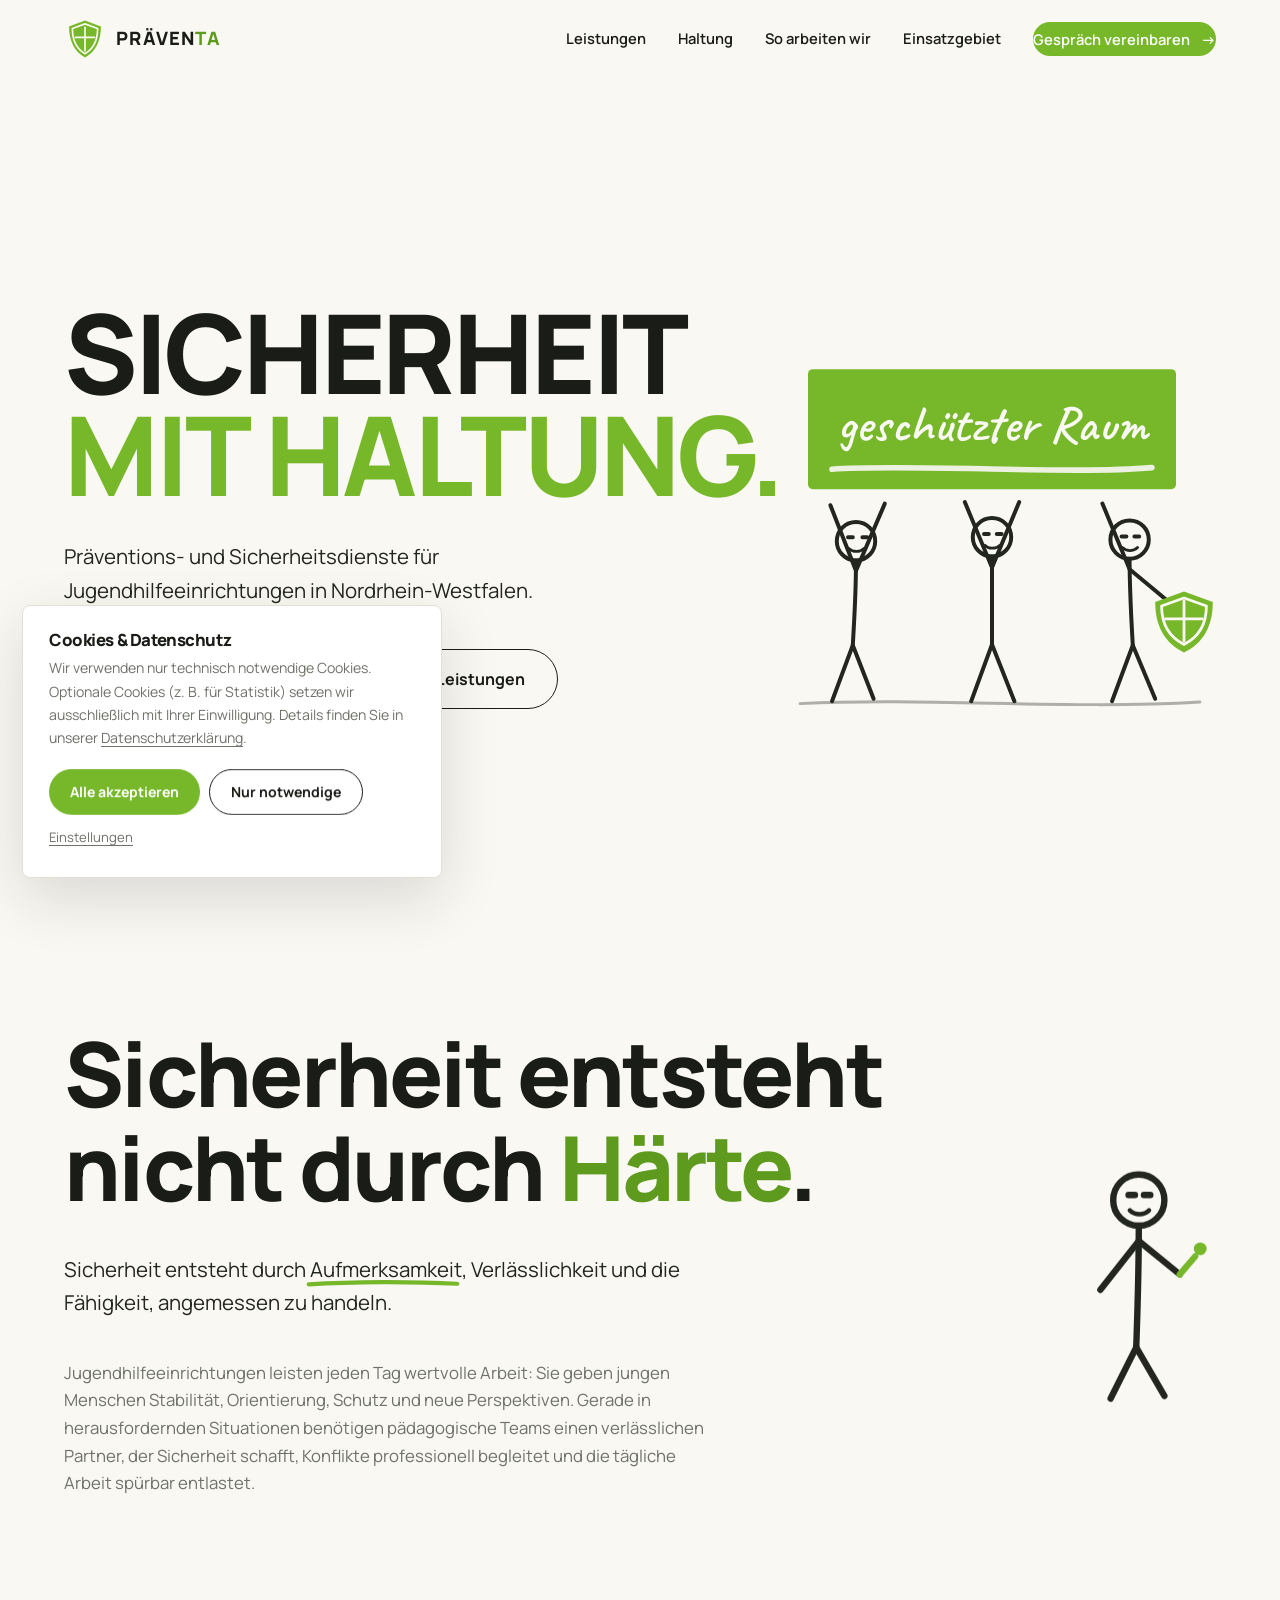
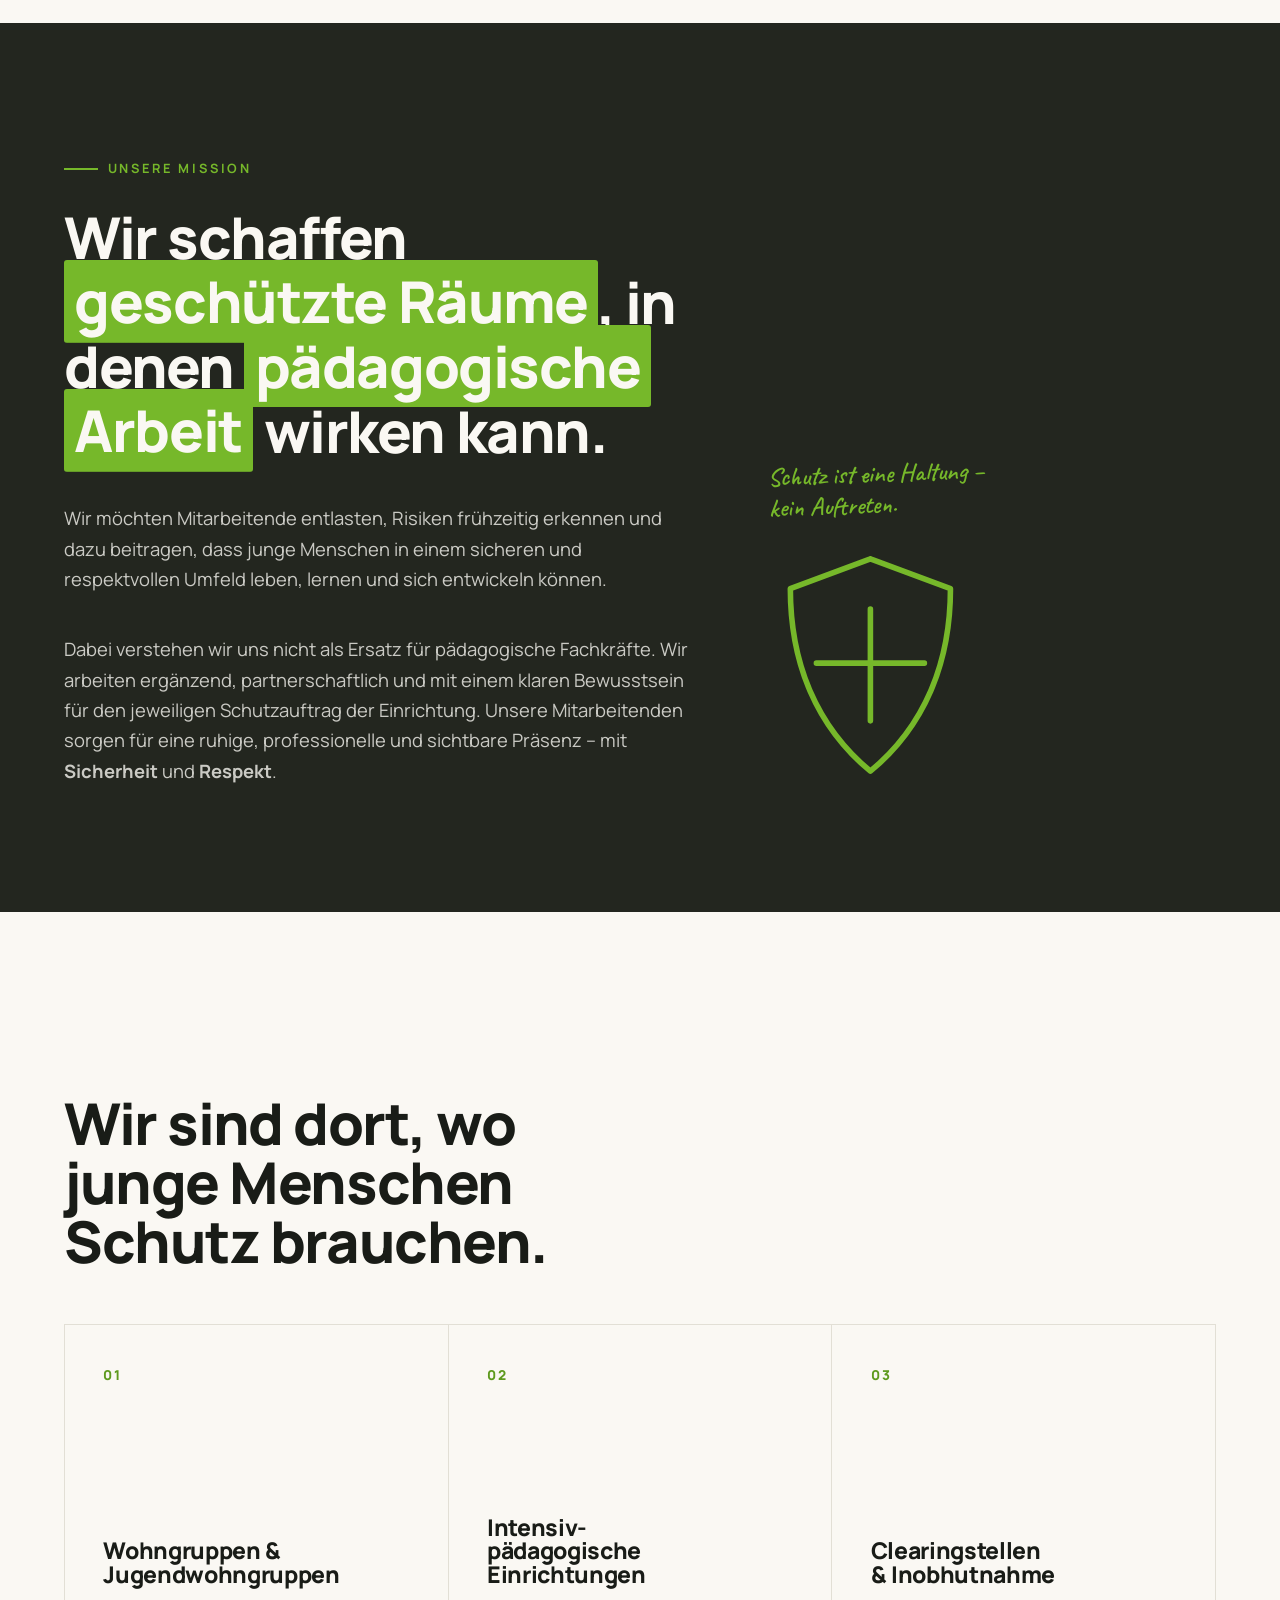
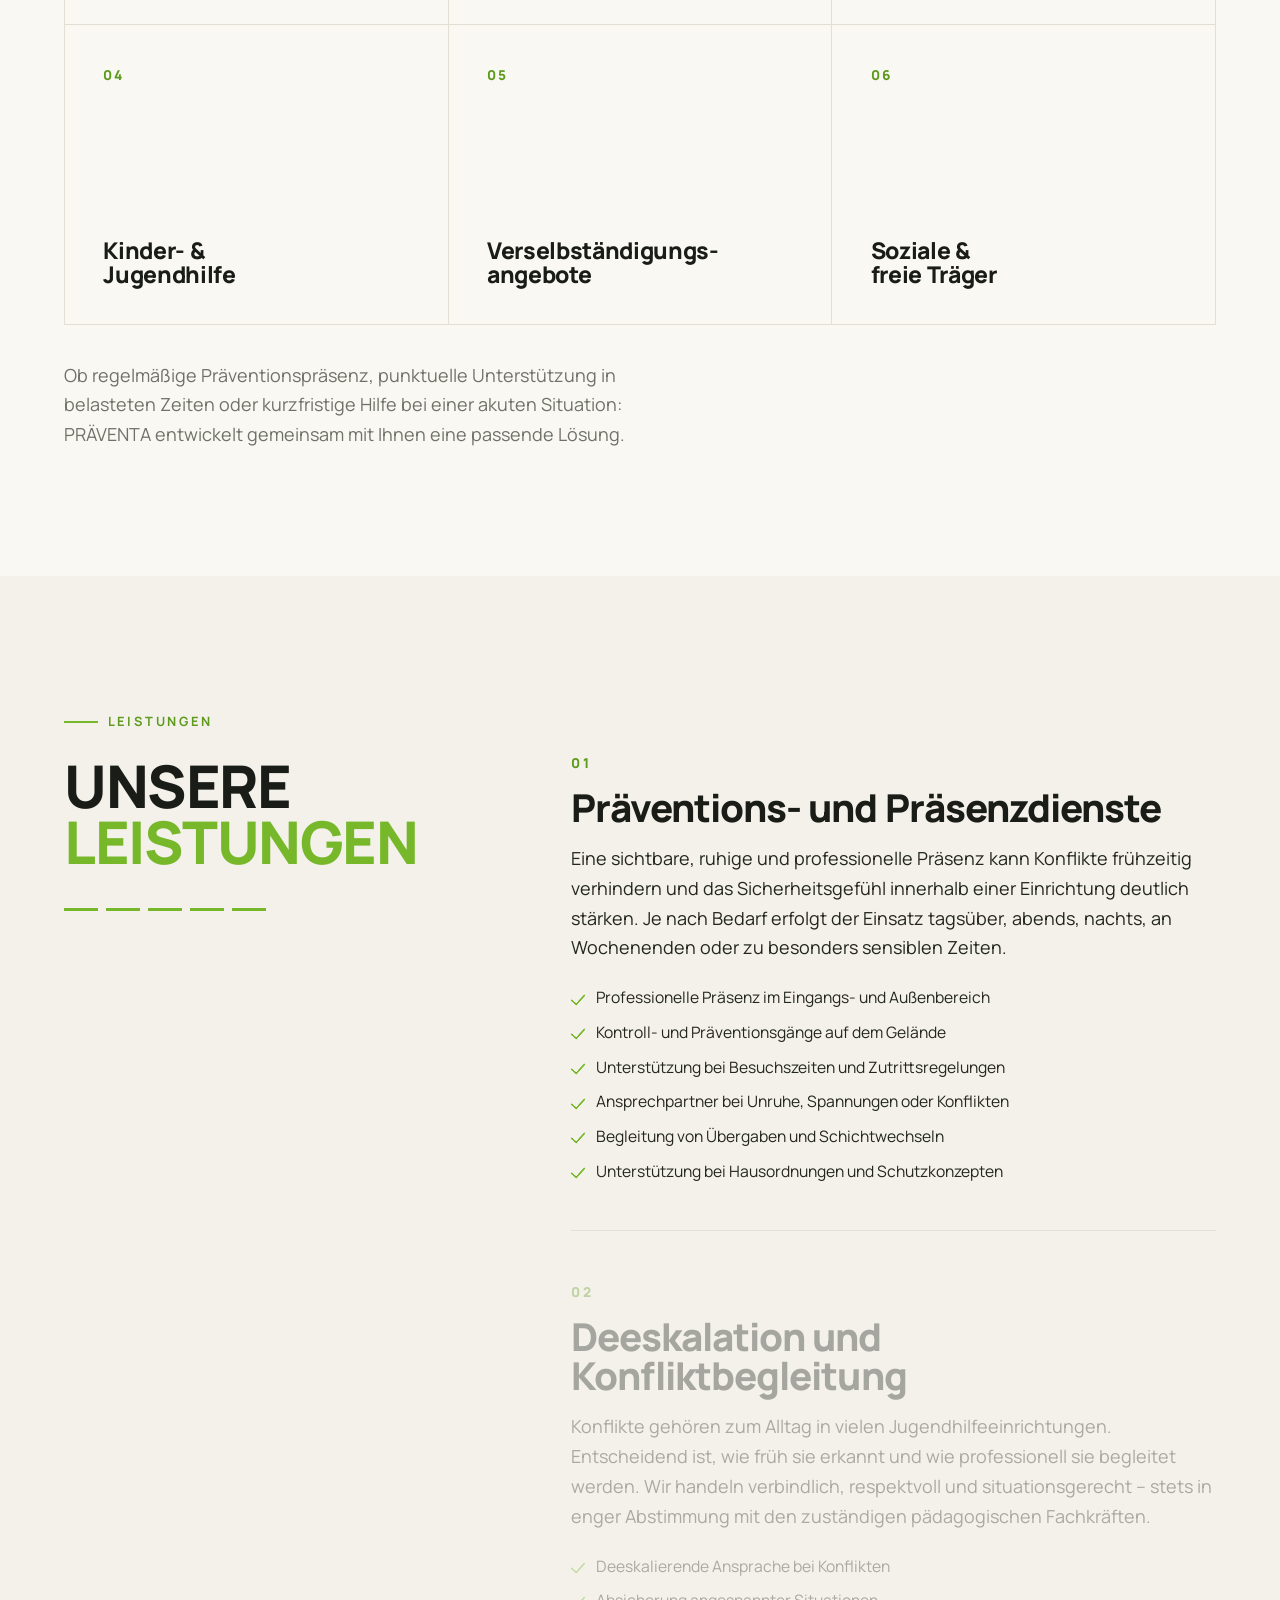
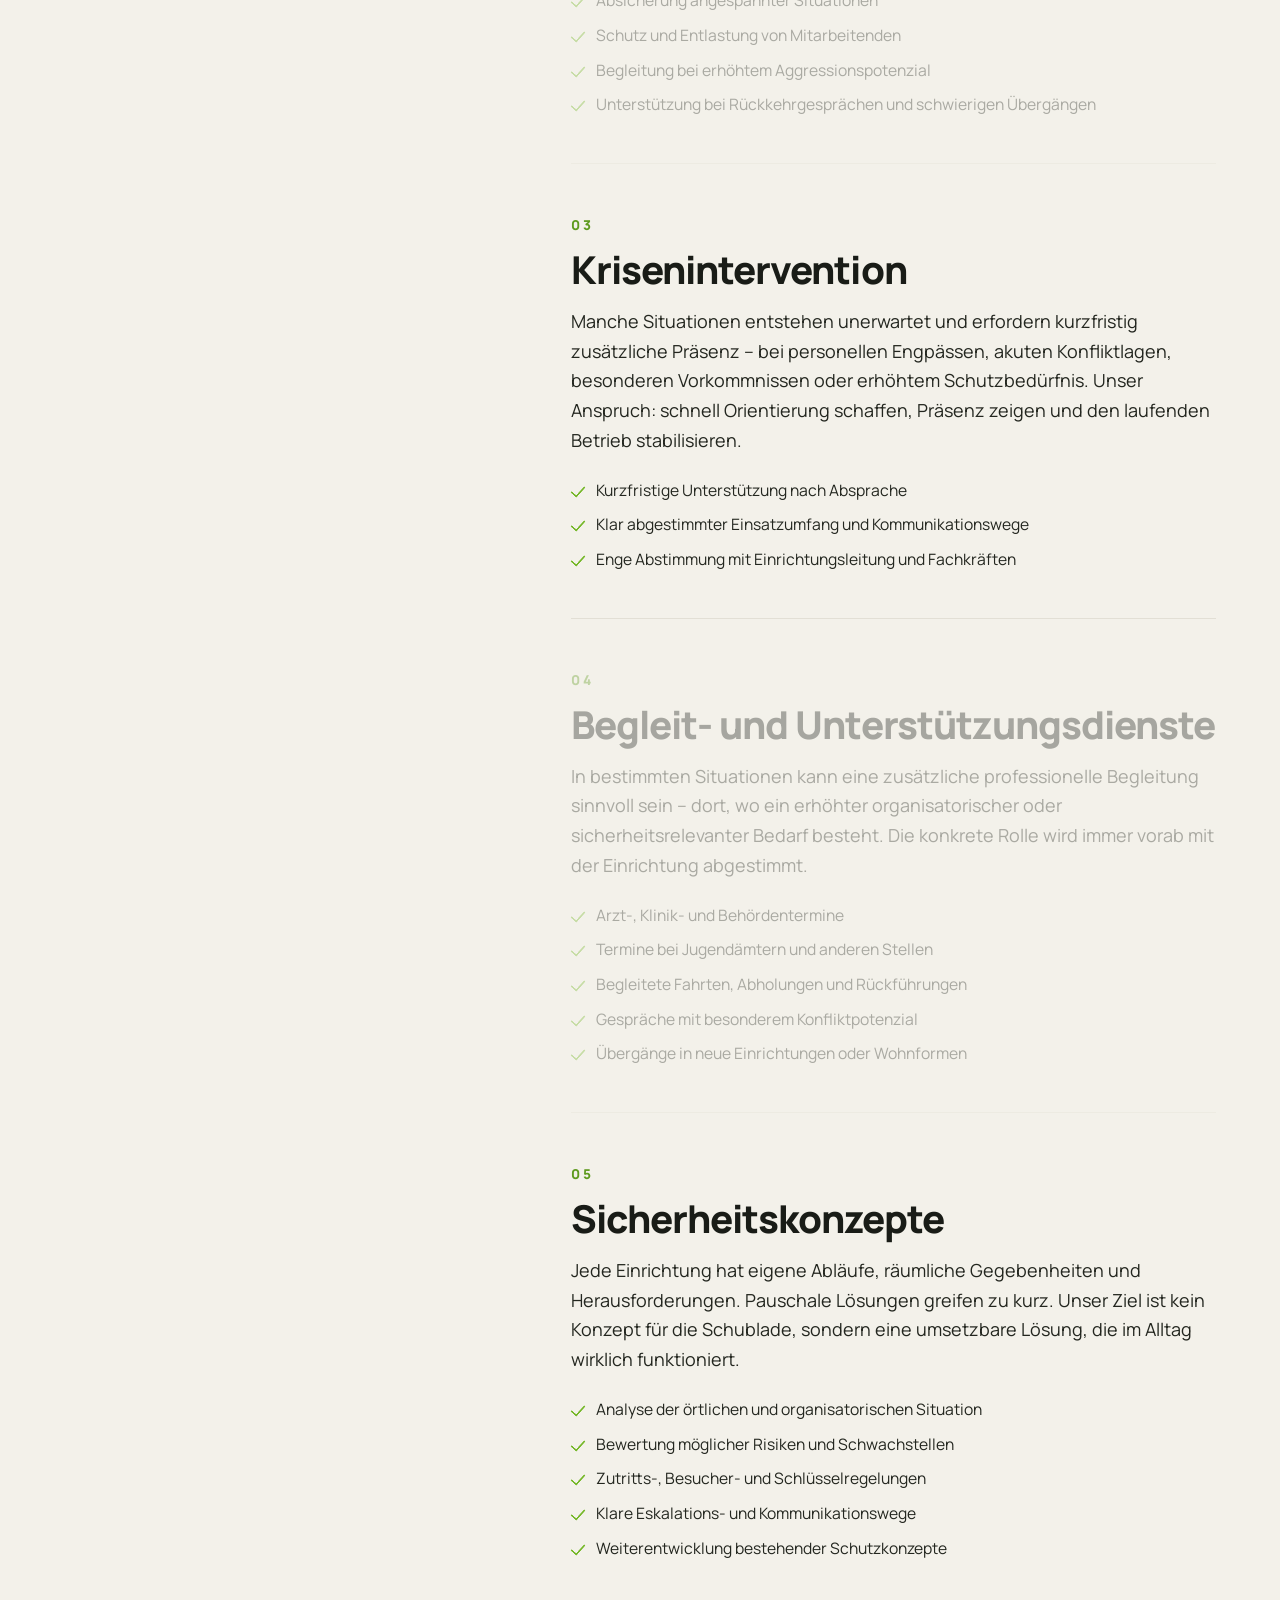
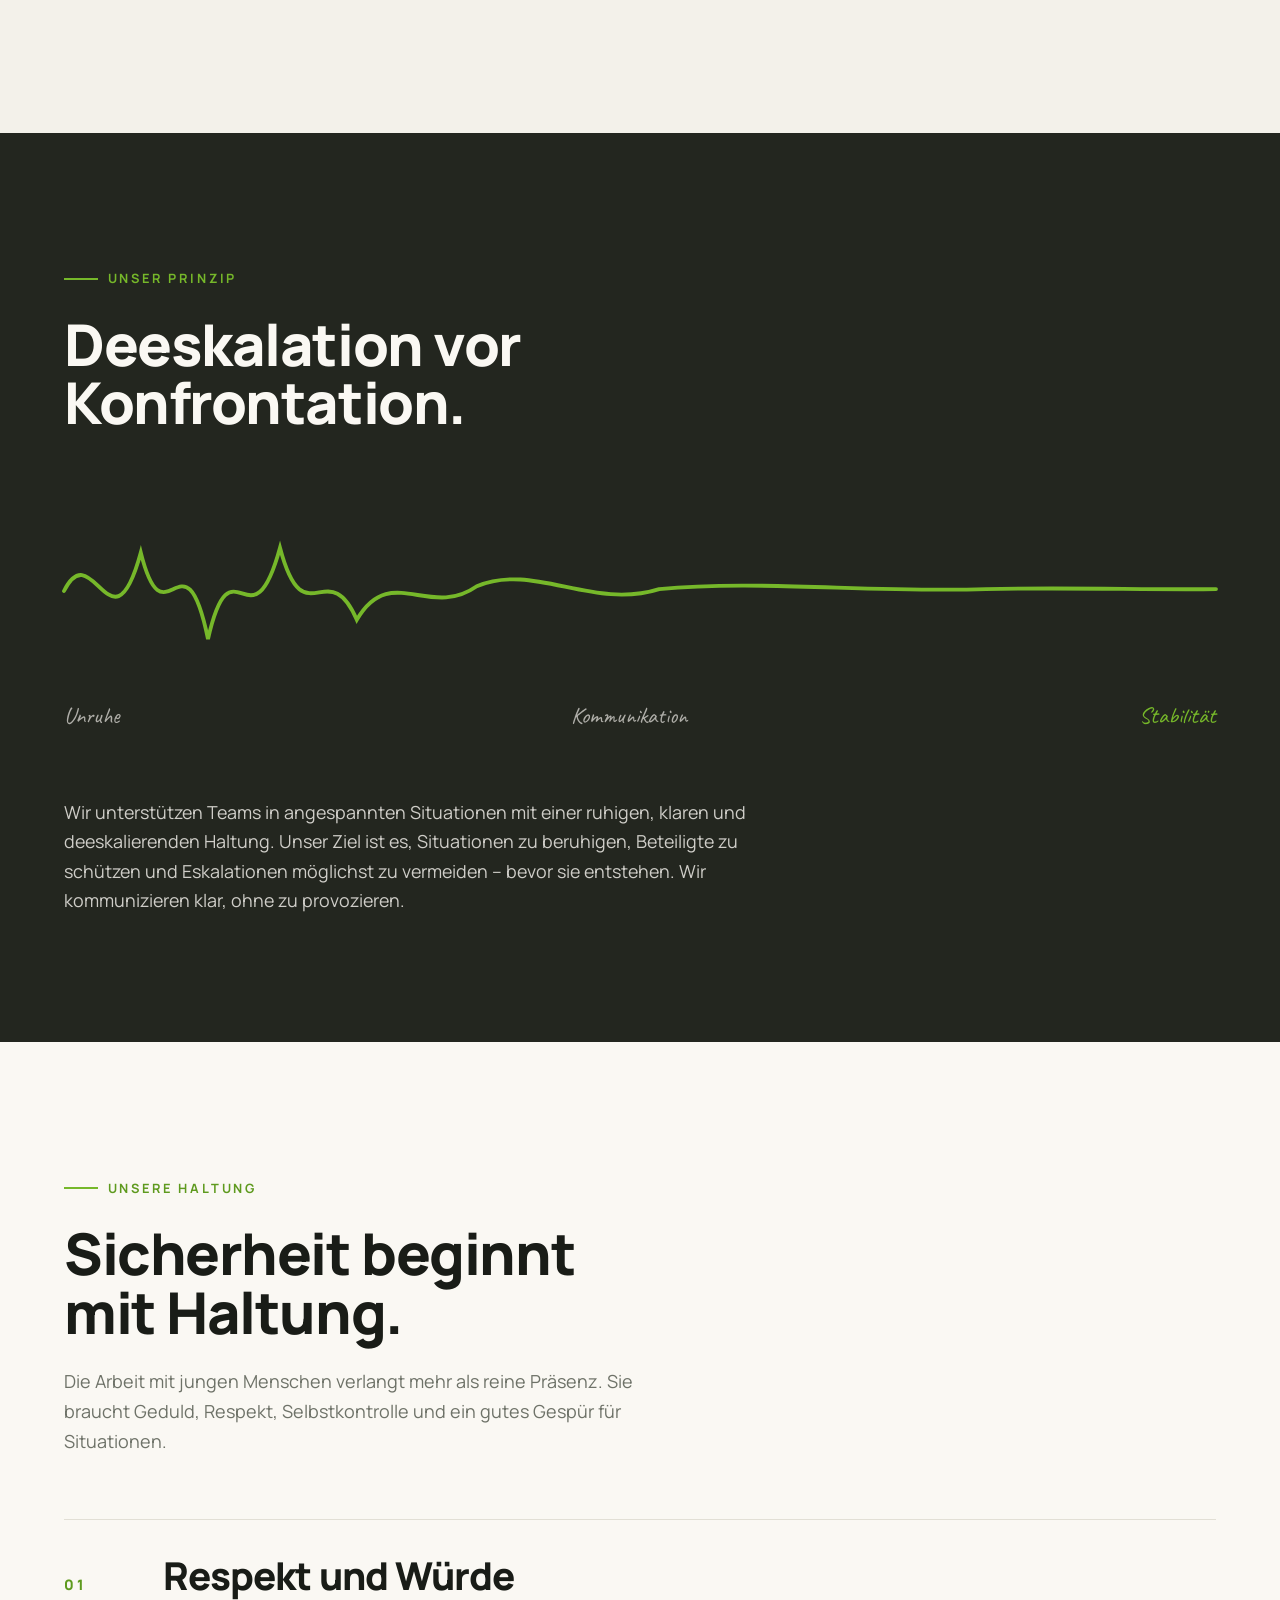
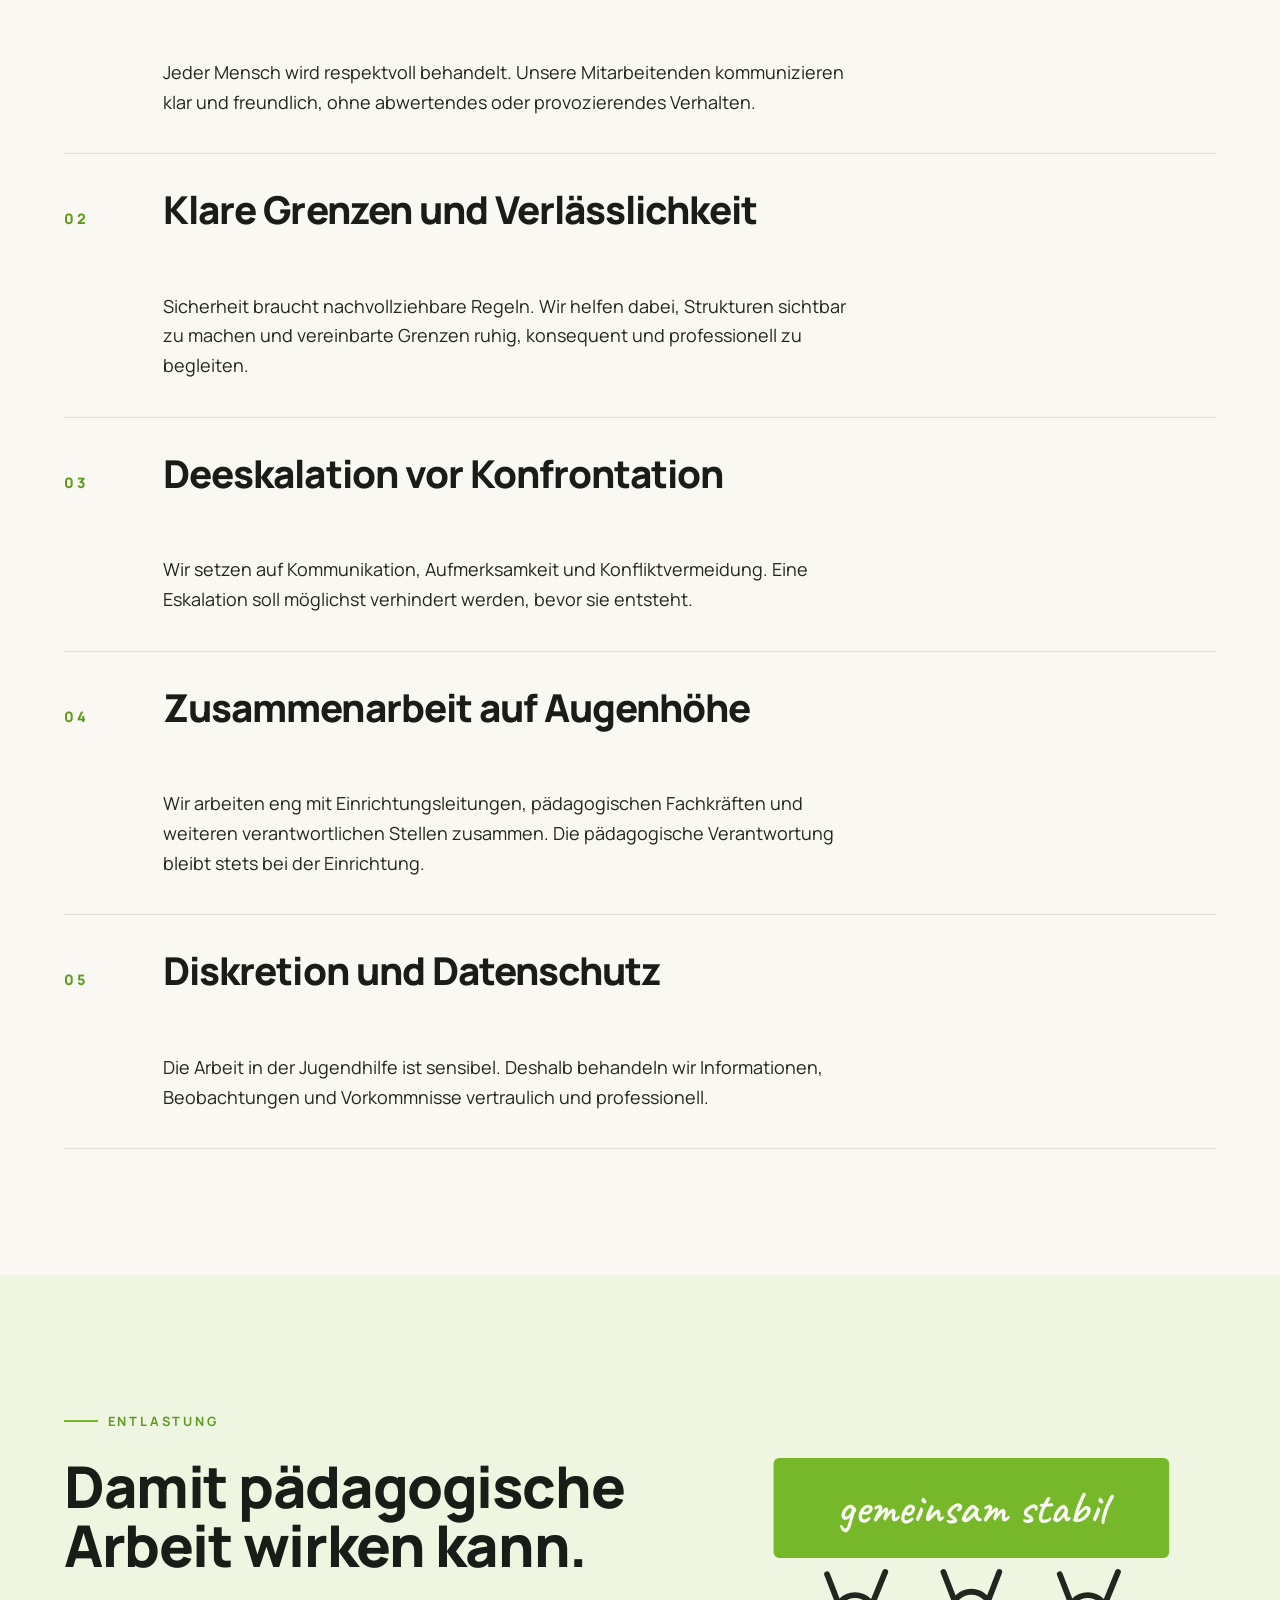
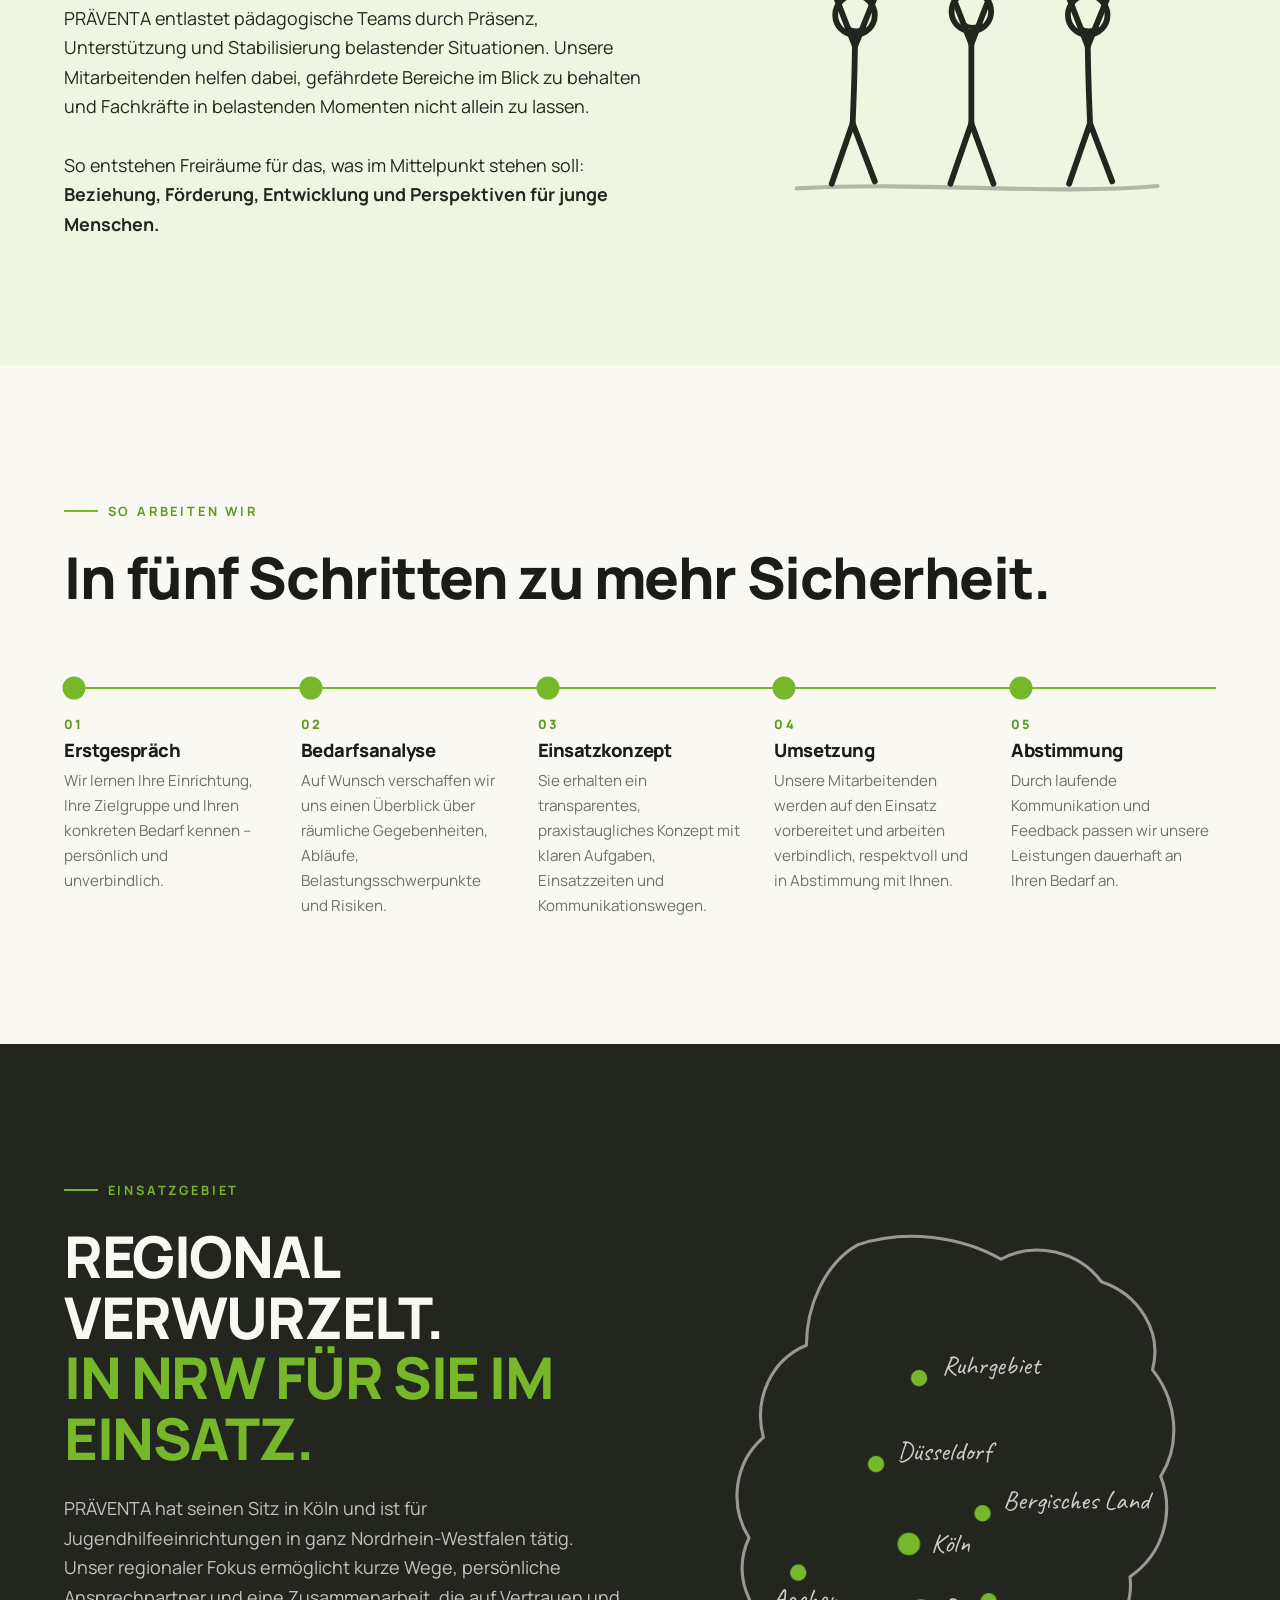
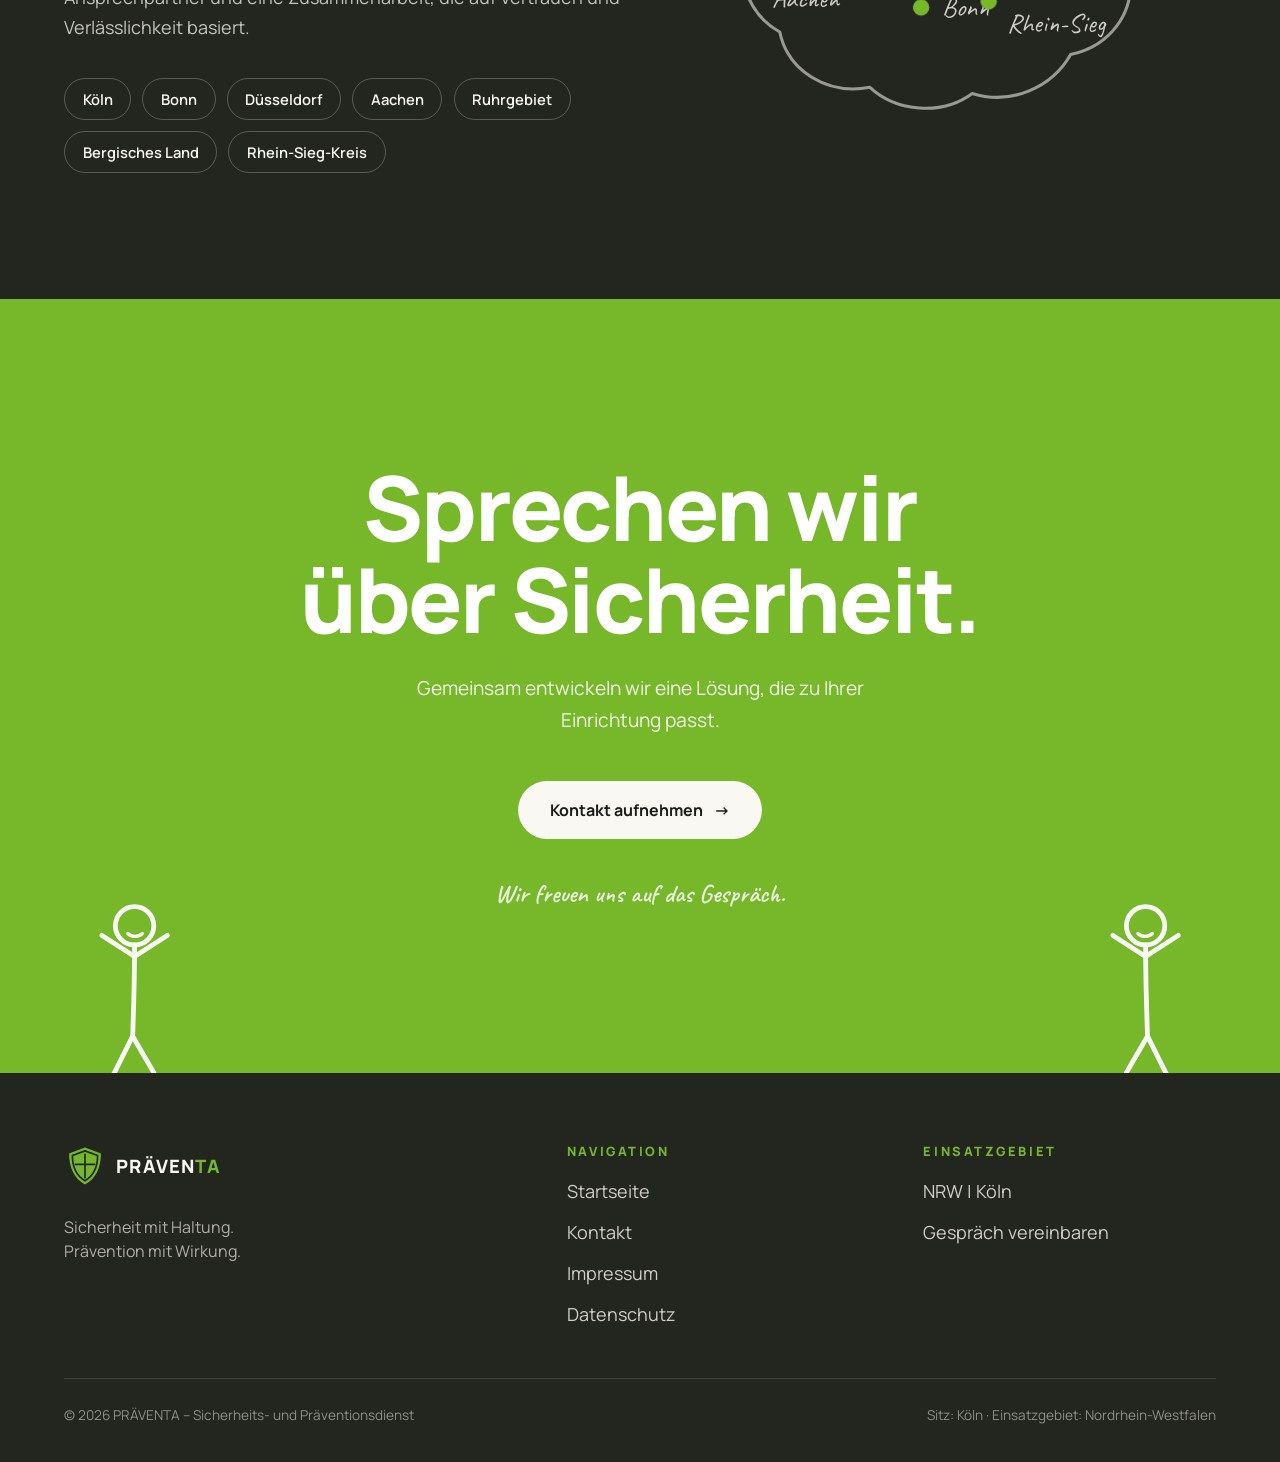
==== index.html @ 3d6536aa "Add favicon link to index.htmlLink favicon in index.html" ====
<!DOCTYPE html>
<html lang="de">
<head>
  <meta charset="UTF-8">
  <meta name="viewport" content="width=device-width, initial-scale=1.0">
  <title>PRÄVENTA | Sicherheits- und Präventionsdienst für Jugendhilfe</title>
  <meta name="description" content="PRÄVENTA unterstützt Jugendhilfeeinrichtungen in Nordrhein-Westfalen mit professionellen Präventions-, Präsenz-, Deeskalations- und Sicherheitsdiensten.">
  <link rel="canonical" href="https://www.praeventa-nrw.de/">
  <meta name="robots" content="index, follow">

  <!-- Open Graph -->
  <meta property="og:type" content="website">
  <meta property="og:locale" content="de_DE">
  <meta property="og:title" content="PRÄVENTA | Sicherheits- und Präventionsdienst für Jugendhilfe">
  <meta property="og:description" content="Sicherheit mit Haltung. Prävention mit Wirkung. Präventions- und Sicherheitsdienste für Jugendhilfeeinrichtungen in NRW.">
  <meta property="og:url" content="https://www.praeventa-nrw.de/">
  <meta property="og:site_name" content="PRÄVENTA">

  <!-- Fonts -->
  <link rel="preconnect" href="https://fonts.googleapis.com">
  <link rel="preconnect" href="https://fonts.gstatic.com" crossorigin>
  <link href="https://fonts.googleapis.com/css2?family=Manrope:wght@400;600;700;800&family=Caveat:wght@600&display=swap" rel="stylesheet">

  <link rel="icon" type="image/svg+xml" href="favicon.svg">
  <link rel="stylesheet" href="styles.css">

  <!-- Strukturierte Daten -->
  <script type="application/ld+json">
  {
    "@context": "https://schema.org",
    "@type": "LocalBusiness",
    "name": "PRÄVENTA – Sicherheits- und Präventionsdienst",
    "description": "Spezialisierter Sicherheits- und Präventionsdienst für Jugendhilfeeinrichtungen in Nordrhein-Westfalen. Präventions- und Präsenzdienste, Deeskalation, Krisenintervention, Begleitdienste und Sicherheitskonzepte.",
    "url": "https://www.praeventa-nrw.de/",
    "slogan": "Sicherheit mit Haltung. Prävention mit Wirkung.",
    "address": {
      "@type": "PostalAddress",
      "addressLocality": "Köln",
      "addressRegion": "Nordrhein-Westfalen",
      "addressCountry": "DE"
    },
    "areaServed": { "@type": "State", "name": "Nordrhein-Westfalen" },
    "knowsAbout": ["Prävention", "Deeskalation", "Krisenintervention", "Sicherheitskonzepte", "Jugendhilfe"]
  }
  </script>
  <script type="application/ld+json">
  {
    "@context": "https://schema.org",
    "@type": "WebSite",
    "name": "PRÄVENTA",
    "url": "https://www.praeventa-nrw.de/",
    "inLanguage": "de"
  }
  </script>
</head>
<body>

  <div class="cursor-dot" aria-hidden="true"><span class="cursor-label"></span></div>

  <!-- HEADER -->
  <header class="site-header">
    <a class="brand" href="index.html" aria-label="PRÄVENTA – Startseite">
      <svg class="brand-mark" viewBox="0 0 100 100" aria-hidden="true">
        <path class="fill-green" d="M50 6 L88 20 C88 52 76 80 50 94 C24 80 12 52 12 20 Z"/>
        <path d="M50 14 L80 25 C80 51 71 73 50 85 C29 73 20 51 20 25 Z" fill="none" stroke="#FAF8F3" stroke-width="4" stroke-linejoin="round"/>
        <path d="M50 22 V78 M27 46 H73" stroke="#FAF8F3" stroke-width="4" stroke-linecap="round"/>
      </svg>
      <span class="brand-name">PRÄVEN<span>TA</span></span>
    </a>

    <button class="nav-toggle" aria-expanded="false" aria-controls="mainNav" aria-label="Menü öffnen">
      <span></span><span></span><span></span>
    </button>

    <nav class="main-nav" id="mainNav" aria-label="Hauptnavigation">
      <a href="#leistungen">Leistungen</a>
      <a href="#haltung">Haltung</a>
      <a href="#arbeitsweise">So arbeiten wir</a>
      <a href="#nrw">Einsatzgebiet</a>
      <a class="btn btn-green" href="kontakt.html" data-cursor="ANFRAGE">Gespräch vereinbaren <span class="btn-arrow">→</span></a>
    </nav>
  </header>

  <main id="top">

    <!-- 01 HERO -->
    <section class="hero" aria-label="Einleitung">
      <div class="container hero-inner">
        <h1 class="hero-title" data-hero-title>
          <span class="line"><span>Sicherheit</span></span>
          <span class="line"><span>mit Haltung.</span></span>
        </h1>
        <p class="hero-sub">Präventions- und Sicherheitsdienste für Jugendhilfeeinrichtungen in Nordrhein-Westfalen.</p>
        <div class="hero-cta">
          <a class="btn btn-primary" href="kontakt.html" data-magnetic data-cursor="ANFRAGE">Gespräch vereinbaren <span class="btn-arrow">→</span></a>
          <a class="btn btn-outline" href="#leistungen" data-magnetic>Unsere Leistungen</a>
        </div>
      </div>

      <!-- Handgezeichnete Szene -->
      <div class="hero-scene" data-parallax="0.12" aria-hidden="true">
        <svg viewBox="0 0 640 480" fill="none">
          <g data-mouse-parallax="8">
            <rect x="90" y="40" width="460" height="150" rx="6" class="fill-green"/>
            <path d="M120 165 C220 158 420 172 520 163" stroke="#FAF8F3" stroke-width="7" stroke-linecap="round" opacity="0.9"/>
            <text x="320" y="130" text-anchor="middle" font-family="Caveat, cursive" font-size="64" font-weight="600" fill="#FAF8F3">geschützter Raum</text>
          </g>
          <g class="sketch" data-mouse-parallax="14">
            <circle cx="150" cy="255" r="24"/>
            <path d="M150 279 C150 320 148 350 146 385"/>
            <path d="M146 385 L120 455 M146 385 L172 452"/>
            <path d="M150 292 L118 210 M150 292 L186 208"/>
            <path d="M140 250 L146 250 M158 250 L164 250"/>
            <path d="M141 264 C146 269 155 269 160 264" class="sketch-thin"/>
          </g>
          <g class="sketch" data-mouse-parallax="10">
            <circle cx="320" cy="250" r="24"/>
            <path d="M320 274 C320 318 320 348 320 384"/>
            <path d="M320 384 L294 455 M320 384 L348 455"/>
            <path d="M320 288 L286 206 M320 288 L354 206"/>
            <path d="M310 246 L316 246 M326 246 L332 246"/>
            <path d="M311 260 C316 265 325 265 330 260" class="sketch-thin"/>
          </g>
          <g class="sketch" data-mouse-parallax="16">
            <circle cx="492" cy="253" r="24"/>
            <path d="M492 277 C492 318 494 350 496 385"/>
            <path d="M496 385 L470 455 M496 385 L524 452"/>
            <path d="M492 290 L458 208 M492 290 L540 330"/>
            <path d="M482 249 L488 249 M498 249 L504 249"/>
            <path d="M483 263 C488 268 497 268 502 263" class="sketch-thin"/>
          </g>
          <g data-mouse-parallax="20">
            <path d="M560 318 L596 331 C596 360 585 382 560 394 C535 382 524 360 524 331 Z" class="fill-green"/>
            <path d="M560 326 L588 336 C588 358 580 374 560 384 C540 374 532 358 532 336 Z" fill="none" stroke="#FAF8F3" stroke-width="3.5" stroke-linejoin="round"/>
            <path d="M560 330 V380 M537 352 H583" stroke="#FAF8F3" stroke-width="3.5" stroke-linecap="round"/>
          </g>
          <path d="M80 458 C240 450 420 466 580 456" class="sketch sketch-thin" opacity="0.35"/>
        </svg>
      </div>

      <div class="hero-scroll-hint" aria-hidden="true">
        <span class="wheel"></span> Scrollen
      </div>
    </section>
    <!-- 02 INTRO -->
    <section class="section intro" aria-label="Grundsatz">
      <div class="container">
        <h2 class="intro-statement reveal">Sicherheit entsteht nicht durch <em>Härte</em>.</h2>
        <p class="intro-body reveal reveal-d1">Sicherheit entsteht durch <span class="u-mark">Aufmerksamkeit<svg viewBox="0 0 200 12" preserveAspectRatio="none" aria-hidden="true"><path d="M3 9 C60 4 140 4 197 8"/></svg></span>, Verlässlichkeit und die Fähigkeit, angemessen zu handeln.</p>
        <p class="intro-body reveal reveal-d2" style="font-size:1.05rem; color:var(--grey);">Jugendhilfeeinrichtungen leisten jeden Tag wertvolle Arbeit: Sie geben jungen Menschen Stabilität, Orientierung, Schutz und neue Perspektiven. Gerade in herausfordernden Situationen benötigen pädagogische Teams einen verlässlichen Partner, der Sicherheit schafft, Konflikte professionell begleitet und die tägliche Arbeit spürbar entlastet.</p>
      </div>
      <div class="intro-figure reveal reveal-d3" data-parallax="0.06" aria-hidden="true">
        <svg viewBox="0 0 120 190" class="sketch">
          <circle cx="60" cy="30" r="20"/>
          <path d="M60 50 C60 90 59 115 58 145"/>
          <path d="M58 145 L38 185 M58 145 L80 183"/>
          <path d="M60 62 L30 100 M60 62 L92 88"/>
          <path d="M52 26 L57 26 M64 26 L69 26"/>
          <path d="M53 38 C57 42 64 42 68 38" class="sketch-thin"/>
          <path d="M92 88 L104 74" class="sketch-green"/>
          <circle cx="108" cy="68" r="5" class="fill-green" stroke="none"/>
        </svg>
      </div>
    </section>

    <!-- 03 MISSION -->
    <section class="section mission" id="mission" aria-label="Unsere Mission">
      <div class="container">
        <p class="kicker reveal">Unsere Mission</p>
        <div class="mission-grid">
          <div>
            <h2 class="mission-title reveal">Wir schaffen <span class="hl" data-hl>geschützte Räume</span>, in denen <span class="hl" data-hl>pädagogische Arbeit</span> wirken kann.</h2>
            <p class="mission-body reveal reveal-d1">Wir möchten Mitarbeitende entlasten, Risiken frühzeitig erkennen und dazu beitragen, dass junge Menschen in einem sicheren und respektvollen Umfeld leben, lernen und sich entwickeln können.</p>
            <p class="mission-body reveal reveal-d2">Dabei verstehen wir uns nicht als Ersatz für pädagogische Fachkräfte. Wir arbeiten ergänzend, partnerschaftlich und mit einem klaren Bewusstsein für den jeweiligen Schutzauftrag der Einrichtung. Unsere Mitarbeitenden sorgen für eine ruhige, professionelle und sichtbare Präsenz – mit <strong>Sicherheit</strong> und <strong>Respekt</strong>.</p>
          </div>
          <div class="mission-aside reveal reveal-d2">
            <span class="hand-note">Schutz ist eine Haltung –<br>kein Auftreten.</span>
            <svg class="mission-shield" viewBox="0 0 220 260" aria-hidden="true">
              <path class="draw-path" d="M110 16 L196 48 C196 128 168 196 110 244 C52 196 24 128 24 48 Z" fill="none" stroke="var(--green)" stroke-width="6" stroke-linejoin="round" stroke-linecap="round"/>
              <path class="draw-path" d="M110 70 V190 M52 128 H168" stroke="var(--green)" stroke-width="6" stroke-linecap="round" fill="none"/>
            </svg>
          </div>
        </div>
      </div>
    </section>

    <!-- 04 FÜR WEN -->
    <section class="section" id="fuer-wen" aria-label="Für wen wir arbeiten">
      <div class="container">
        <div class="audience-head">
          <p class="kicker reveal">Für wen wir arbeiten</p>
          <h2 class="audience-title reveal">Wir sind dort, wo junge Menschen Schutz brauchen.</h2>
        </div>
        <div class="audience-grid">
          <article class="audience-card reveal">
            <span class="audience-num">01</span>
            <h3 class="audience-name">Wohngruppen &amp; Jugendwohngruppen</h3>
            <svg class="card-mark" viewBox="0 0 60 40" aria-hidden="true"><path d="M6 26 L22 36 L54 6" fill="none" stroke="var(--green-deep)" stroke-width="6" stroke-linecap="round" stroke-linejoin="round"/></svg>
          </article>
          <article class="audience-card reveal reveal-d1">
            <span class="audience-num">02</span>
            <h3 class="audience-name">Intensiv&shy;pädagogische Einrichtungen</h3>
            <svg class="card-mark" viewBox="0 0 60 40" aria-hidden="true"><path d="M6 26 L22 36 L54 6" fill="none" stroke="var(--green-deep)" stroke-width="6" stroke-linecap="round" stroke-linejoin="round"/></svg>
          </article>
          <article class="audience-card reveal reveal-d2">
            <span class="audience-num">03</span>
            <h3 class="audience-name">Clearingstellen &amp; Inobhutnahme</h3>
            <svg class="card-mark" viewBox="0 0 60 40" aria-hidden="true"><path d="M6 26 L22 36 L54 6" fill="none" stroke="var(--green-deep)" stroke-width="6" stroke-linecap="round" stroke-linejoin="round"/></svg>
          </article>
          <article class="audience-card reveal">
            <span class="audience-num">04</span>
            <h3 class="audience-name">Kinder- &amp; Jugendhilfe</h3>
            <svg class="card-mark" viewBox="0 0 60 40" aria-hidden="true"><path d="M6 26 L22 36 L54 6" fill="none" stroke="var(--green-deep)" stroke-width="6" stroke-linecap="round" stroke-linejoin="round"/></svg>
          </article>
          <article class="audience-card reveal reveal-d1">
            <span class="audience-num">05</span>
            <h3 class="audience-name">Verselbständigungs&shy;angebote</h3>
            <svg class="card-mark" viewBox="0 0 60 40" aria-hidden="true"><path d="M6 26 L22 36 L54 6" fill="none" stroke="var(--green-deep)" stroke-width="6" stroke-linecap="round" stroke-linejoin="round"/></svg>
          </article>
          <article class="audience-card reveal reveal-d2">
            <span class="audience-num">06</span>
            <h3 class="audience-name">Soziale &amp; freie Träger</h3>
            <svg class="card-mark" viewBox="0 0 60 40" aria-hidden="true"><path d="M6 26 L22 36 L54 6" fill="none" stroke="var(--green-deep)" stroke-width="6" stroke-linecap="round" stroke-linejoin="round"/></svg>
          </article>
        </div>
        <p class="reveal" style="margin-top:2.2rem; color:var(--grey); max-width:52ch;">Ob regelmäßige Präventionspräsenz, punktuelle Unterstützung in belasteten Zeiten oder kurzfristige Hilfe bei einer akuten Situation: PRÄVENTA entwickelt gemeinsam mit Ihnen eine passende Lösung.</p>
      </div>
    </section>
    <!-- 05 LEISTUNGEN -->
    <section class="section services" id="leistungen" aria-label="Unsere Leistungen">
      <div class="container services-layout">
        <div class="services-sticky">
          <p class="kicker">Leistungen</p>
          <h2>Unsere <span>Leistungen</span></h2>
          <div class="services-progress" aria-hidden="true">
            <i></i><i></i><i></i><i></i><i></i>
          </div>
        </div>

        <div class="services-stream">
          <article class="service-block" data-service>
            <span class="service-num">01</span>
            <h3 class="service-name">Präventions- und Präsenzdienste</h3>
            <p class="service-desc">Eine sichtbare, ruhige und professionelle Präsenz kann Konflikte frühzeitig verhindern und das Sicherheitsgefühl innerhalb einer Einrichtung deutlich stärken. Je nach Bedarf erfolgt der Einsatz tagsüber, abends, nachts, an Wochenenden oder zu besonders sensiblen Zeiten.</p>
            <ul class="service-points">
              <li>Professionelle Präsenz im Eingangs- und Außenbereich</li>
              <li>Kontroll- und Präventionsgänge auf dem Gelände</li>
              <li>Unterstützung bei Besuchszeiten und Zutrittsregelungen</li>
              <li>Ansprechpartner bei Unruhe, Spannungen oder Konflikten</li>
              <li>Begleitung von Übergaben und Schichtwechseln</li>
              <li>Unterstützung bei Hausordnungen und Schutzkonzepten</li>
            </ul>
          </article>

          <article class="service-block" data-service>
            <span class="service-num">02</span>
            <h3 class="service-name">Deeskalation und Konfliktbegleitung</h3>
            <p class="service-desc">Konflikte gehören zum Alltag in vielen Jugendhilfeeinrichtungen. Entscheidend ist, wie früh sie erkannt und wie professionell sie begleitet werden. Wir handeln verbindlich, respektvoll und situationsgerecht – stets in enger Abstimmung mit den zuständigen pädagogischen Fachkräften.</p>
            <ul class="service-points">
              <li>Deeskalierende Ansprache bei Konflikten</li>
              <li>Absicherung angespannter Situationen</li>
              <li>Schutz und Entlastung von Mitarbeitenden</li>
              <li>Begleitung bei erhöhtem Aggressionspotenzial</li>
              <li>Unterstützung bei Rückkehrgesprächen und schwierigen Übergängen</li>
            </ul>
          </article>

          <article class="service-block" data-service>
            <span class="service-num">03</span>
            <h3 class="service-name">Krisenintervention</h3>
            <p class="service-desc">Manche Situationen entstehen unerwartet und erfordern kurzfristig zusätzliche Präsenz – bei personellen Engpässen, akuten Konfliktlagen, besonderen Vorkommnissen oder erhöhtem Schutzbedürfnis. Unser Anspruch: schnell Orientierung schaffen, Präsenz zeigen und den laufenden Betrieb stabilisieren.</p>
            <ul class="service-points">
              <li>Kurzfristige Unterstützung nach Absprache</li>
              <li>Klar abgestimmter Einsatzumfang und Kommunikationswege</li>
              <li>Enge Abstimmung mit Einrichtungsleitung und Fachkräften</li>
            </ul>
          </article>

          <article class="service-block" data-service>
            <span class="service-num">04</span>
            <h3 class="service-name">Begleit- und Unterstützungsdienste</h3>
            <p class="service-desc">In bestimmten Situationen kann eine zusätzliche professionelle Begleitung sinnvoll sein – dort, wo ein erhöhter organisatorischer oder sicherheitsrelevanter Bedarf besteht. Die konkrete Rolle wird immer vorab mit der Einrichtung abgestimmt.</p>
            <ul class="service-points">
              <li>Arzt-, Klinik- und Behördentermine</li>
              <li>Termine bei Jugendämtern und anderen Stellen</li>
              <li>Begleitete Fahrten, Abholungen und Rückführungen</li>
              <li>Gespräche mit besonderem Konfliktpotenzial</li>
              <li>Übergänge in neue Einrichtungen oder Wohnformen</li>
            </ul>
          </article>

          <article class="service-block" data-service>
            <span class="service-num">05</span>
            <h3 class="service-name">Sicherheitskonzepte</h3>
            <p class="service-desc">Jede Einrichtung hat eigene Abläufe, räumliche Gegebenheiten und Herausforderungen. Pauschale Lösungen greifen zu kurz. Unser Ziel ist kein Konzept für die Schublade, sondern eine umsetzbare Lösung, die im Alltag wirklich funktioniert.</p>
            <ul class="service-points">
              <li>Analyse der örtlichen und organisatorischen Situation</li>
              <li>Bewertung möglicher Risiken und Schwachstellen</li>
              <li>Zutritts-, Besucher- und Schlüsselregelungen</li>
              <li>Klare Eskalations- und Kommunikationswege</li>
              <li>Weiterentwicklung bestehender Schutzkonzepte</li>
            </ul>
          </article>
        </div>
      </div>
    </section>

    <!-- 06 DEESKALATION -->
    <section class="section deescalation" aria-label="Deeskalation vor Konfrontation">
      <div class="container">
        <p class="kicker reveal">Unser Prinzip</p>
        <h2 class="deescalation-title reveal">Deeskalation vor Konfrontation.</h2>

        <div class="deescalation-line" aria-hidden="true">
          <svg viewBox="0 0 1200 200" preserveAspectRatio="none">
            <path class="calm-path" d="M0 100
              C 30 40, 50 170, 80 60 C 105 160, 125 30, 150 150 C 175 40, 195 165, 225 55 C 250 150, 275 60, 305 130
              C 340 70, 380 130, 430 95 C 490 70, 550 120, 620 98
              C 720 88, 840 102, 960 98 C 1050 96, 1130 99, 1200 98"/>
          </svg>
          <div class="deescalation-labels">
            <span>Unruhe</span>
            <span>Kommunikation</span>
            <span>Stabilität</span>
          </div>
        </div>

        <p class="deescalation-body reveal">Wir unterstützen Teams in angespannten Situationen mit einer ruhigen, klaren und deeskalierenden Haltung. Unser Ziel ist es, Situationen zu beruhigen, Beteiligte zu schützen und Eskalationen möglichst zu vermeiden – bevor sie entstehen. Wir kommunizieren klar, ohne zu provozieren.</p>
      </div>
    </section>

    <!-- 07 HALTUNG -->
    <section class="section" id="haltung" aria-label="Unsere Haltung">
      <div class="container">
        <p class="kicker reveal">Unsere Haltung</p>
        <h2 class="values-title reveal">Sicherheit beginnt mit Haltung.</h2>
        <p class="reveal reveal-d1" style="margin-top:1.6rem; color:var(--grey); max-width:52ch;">Die Arbeit mit jungen Menschen verlangt mehr als reine Präsenz. Sie braucht Geduld, Respekt, Selbstkontrolle und ein gutes Gespür für Situationen.</p>

        <div class="values-list">
          <div class="value-item reveal" data-value>
            <span class="value-num">01</span>
            <h3 class="value-name">Respekt und Würde</h3>
            <p class="value-text">Jeder Mensch wird respektvoll behandelt. Unsere Mitarbeitenden kommunizieren klar und freundlich, ohne abwertendes oder provozierendes Verhalten.</p>
          </div>
          <div class="value-item reveal" data-value>
            <span class="value-num">02</span>
            <h3 class="value-name">Klare Grenzen und Verlässlichkeit</h3>
            <p class="value-text">Sicherheit braucht nachvollziehbare Regeln. Wir helfen dabei, Strukturen sichtbar zu machen und vereinbarte Grenzen ruhig, konsequent und professionell zu begleiten.</p>
          </div>
          <div class="value-item reveal" data-value>
            <span class="value-num">03</span>
            <h3 class="value-name">Deeskalation vor Konfrontation</h3>
            <p class="value-text">Wir setzen auf Kommunikation, Aufmerksamkeit und Konfliktvermeidung. Eine Eskalation soll möglichst verhindert werden, bevor sie entsteht.</p>
          </div>
          <div class="value-item reveal" data-value>
            <span class="value-num">04</span>
            <h3 class="value-name">Zusammenarbeit auf Augenhöhe</h3>
            <p class="value-text">Wir arbeiten eng mit Einrichtungsleitungen, pädagogischen Fachkräften und weiteren verantwortlichen Stellen zusammen. Die pädagogische Verantwortung bleibt stets bei der Einrichtung.</p>
          </div>
          <div class="value-item reveal" data-value>
            <span class="value-num">05</span>
            <h3 class="value-name">Diskretion und Datenschutz</h3>
            <p class="value-text">Die Arbeit in der Jugendhilfe ist sensibel. Deshalb behandeln wir Informationen, Beobachtungen und Vorkommnisse vertraulich und professionell.</p>
          </div>
        </div>
      </div>
    </section>
    <!-- 08 ENTLASTUNG -->
    <section class="section relief" aria-label="Entlastung für Ihr Team">
      <div class="container relief-grid">
        <div>
          <p class="kicker reveal">Entlastung</p>
          <h2 class="relief-title reveal">Damit pädagogische Arbeit wirken kann.</h2>
          <p class="relief-body reveal reveal-d1">PRÄVENTA entlastet pädagogische Teams durch Präsenz, Unterstützung und Stabilisierung belastender Situationen. Unsere Mitarbeitenden helfen dabei, gefährdete Bereiche im Blick zu behalten und Fachkräfte in belastenden Momenten nicht allein zu lassen.</p>
          <p class="relief-body reveal reveal-d2">So entstehen Freiräume für das, was im Mittelpunkt stehen soll: <strong>Beziehung, Förderung, Entwicklung und Perspektiven für junge Menschen.</strong></p>
        </div>

        <div class="relief-scene reveal" aria-hidden="true">
          <svg viewBox="0 0 420 340">
            <rect x="40" y="30" width="340" height="86" rx="5" class="fill-green"/>
            <text x="210" y="86" text-anchor="middle" font-family="Caveat, cursive" font-size="40" font-weight="600" fill="#FAF8F3">gemeinsam stabil</text>
            <g class="sketch" stroke-width="4">
              <circle cx="110" cy="165" r="17"/>
              <path d="M110 182 C110 212 109 232 108 258"/>
              <path d="M108 258 L90 310 M108 258 L127 308"/>
              <path d="M110 192 L86 130 M110 192 L136 128"/>
              <path d="M104 176 C108 179 114 179 118 176" class="sketch-thin"/>
            </g>
            <g class="sketch figure-late f2" stroke-width="4">
              <circle cx="210" cy="162" r="17"/>
              <path d="M210 179 C210 210 210 232 210 258"/>
              <path d="M210 258 L192 310 M210 258 L229 310"/>
              <path d="M210 190 L186 128 M210 190 L234 128"/>
              <path d="M204 173 C208 176 214 176 218 173" class="sketch-thin"/>
            </g>
            <g class="sketch figure-late f3" stroke-width="4">
              <circle cx="310" cy="165" r="17"/>
              <path d="M310 182 C310 212 311 232 312 258"/>
              <path d="M312 258 L294 310 M312 258 L331 308"/>
              <path d="M310 192 L286 130 M310 192 L336 128"/>
              <path d="M304 176 C308 179 314 179 318 176" class="sketch-thin"/>
            </g>
            <path d="M60 314 C170 308 280 320 370 312" class="sketch sketch-thin" opacity="0.3"/>
          </svg>
        </div>
      </div>
    </section>

    <!-- 09 SO ARBEITEN WIR -->
    <section class="section" id="arbeitsweise" aria-label="So arbeiten wir">
      <div class="container">
        <p class="kicker reveal">So arbeiten wir</p>
        <h2 class="process-title reveal">In fünf Schritten zu mehr Sicherheit.</h2>

        <div class="process-track" data-process>
          <span class="track-fill" aria-hidden="true"></span>
          <div class="process-step" data-step>
            <span class="step-num">01</span>
            <h3>Erstgespräch</h3>
            <p>Wir lernen Ihre Einrichtung, Ihre Zielgruppe und Ihren konkreten Bedarf kennen – persönlich und unverbindlich.</p>
          </div>
          <div class="process-step" data-step>
            <span class="step-num">02</span>
            <h3>Bedarfsanalyse</h3>
            <p>Auf Wunsch verschaffen wir uns einen Überblick über räumliche Gegebenheiten, Abläufe, Belastungsschwerpunkte und Risiken.</p>
          </div>
          <div class="process-step" data-step>
            <span class="step-num">03</span>
            <h3>Einsatzkonzept</h3>
            <p>Sie erhalten ein transparentes, praxistaugliches Konzept mit klaren Aufgaben, Einsatzzeiten und Kommunikationswegen.</p>
          </div>
          <div class="process-step" data-step>
            <span class="step-num">04</span>
            <h3>Umsetzung</h3>
            <p>Unsere Mitarbeitenden werden auf den Einsatz vorbereitet und arbeiten verbindlich, respektvoll und in Abstimmung mit Ihnen.</p>
          </div>
          <div class="process-step" data-step>
            <span class="step-num">05</span>
            <h3>Abstimmung</h3>
            <p>Durch laufende Kommunikation und Feedback passen wir unsere Leistungen dauerhaft an Ihren Bedarf an.</p>
          </div>
        </div>
      </div>
    </section>

    <!-- 10 NRW -->
    <section class="section nrw" id="nrw" aria-label="Einsatzgebiet Nordrhein-Westfalen">
      <div class="container nrw-grid">
        <div>
          <p class="kicker reveal">Einsatzgebiet</p>
          <h2 class="nrw-title reveal">Regional verwurzelt.<br><span>In NRW für Sie im Einsatz.</span></h2>
          <p class="nrw-body reveal reveal-d1">PRÄVENTA hat seinen Sitz in Köln und ist für Jugendhilfeeinrichtungen in ganz Nordrhein-Westfalen tätig. Unser regionaler Fokus ermöglicht kurze Wege, persönliche Ansprechpartner und eine Zusammenarbeit, die auf Vertrauen und Verlässlichkeit basiert.</p>
          <ul class="nrw-cities reveal reveal-d2">
            <li>Köln</li>
            <li>Bonn</li>
            <li>Düsseldorf</li>
            <li>Aachen</li>
            <li>Ruhrgebiet</li>
            <li>Bergisches Land</li>
            <li>Rhein-Sieg-Kreis</li>
          </ul>
        </div>

        <div class="nrw-map" aria-hidden="true">
          <svg viewBox="0 0 500 520">
            <path class="map-outline" d="M150 38
              C 196 22, 252 30, 290 52 C 322 34, 366 44, 388 74 C 424 86, 448 122, 438 160
              C 462 190, 466 232, 446 264 C 460 300, 448 340, 416 362 C 420 398, 396 430, 358 438
              C 340 470, 300 488, 262 476 C 232 498, 188 494, 162 470 C 120 478, 82 454, 74 416
              C 42 398, 28 358, 44 324 C 24 292, 30 250, 58 226 C 48 188, 66 150, 100 136 C 100 98, 118 56, 150 38 Z"/>
            <circle class="map-pulse" cx="200" cy="330" r="16"/>
            <circle class="map-dot d1" cx="200" cy="330" r="11"/>
            <text class="map-label" x="222" y="338">Köln</text>
            <circle class="map-dot d2" cx="212" cy="392" r="8"/>
            <text class="map-label" x="232" y="400">Bonn</text>
            <circle class="map-dot d3" cx="168" cy="252" r="8"/>
            <text class="map-label" x="188" y="248">Düsseldorf</text>
            <circle class="map-dot d4" cx="210" cy="168" r="8"/>
            <text class="map-label" x="232" y="164">Ruhrgebiet</text>
            <circle class="map-dot d5" cx="92" cy="358" r="8"/>
            <text class="map-label" x="66" y="392">Aachen</text>
            <circle class="map-dot d6" cx="272" cy="300" r="8"/>
            <text class="map-label" x="292" y="296">Bergisches Land</text>
            <circle class="map-dot d7" cx="278" cy="386" r="8"/>
            <text class="map-label" x="296" y="416">Rhein-Sieg</text>
          </svg>
        </div>
      </div>
    </section>

    <!-- 11 FINAL CTA -->
    <section class="final-cta" id="kontakt-cta" aria-label="Kontakt aufnehmen">
      <div class="container">
        <h2 class="reveal">Sprechen wir über Sicherheit.</h2>
        <p class="reveal reveal-d1">Gemeinsam entwickeln wir eine Lösung, die zu Ihrer Einrichtung passt.</p>
        <a class="btn btn-light reveal reveal-d2" href="kontakt.html" data-magnetic data-cursor="ANFRAGE">Kontakt aufnehmen <span class="btn-arrow">→</span></a>
        <div><span class="hand-note reveal reveal-d3">Wir freuen uns auf das Gespräch.</span></div>
      </div>
      <div class="cta-figure left" aria-hidden="true">
        <svg viewBox="0 0 120 190" class="sketch">
          <circle cx="60" cy="30" r="20"/>
          <path d="M60 50 C60 90 59 115 58 145"/>
          <path d="M58 145 L38 185 M58 145 L80 183"/>
          <path d="M60 62 L26 40 M60 62 L94 40"/>
          <path d="M53 38 C57 42 64 42 68 38" class="sketch-thin"/>
        </svg>
      </div>
      <div class="cta-figure right" aria-hidden="true">
        <svg viewBox="0 0 120 190" class="sketch">
          <circle cx="60" cy="30" r="20"/>
          <path d="M60 50 C60 90 59 115 58 145"/>
          <path d="M58 145 L38 185 M58 145 L80 183"/>
          <path d="M60 62 L26 40 M60 62 L94 40"/>
          <path d="M53 38 C57 42 64 42 68 38" class="sketch-thin"/>
        </svg>
      </div>
    </section>
  </main>

  <!-- FOOTER -->
  <footer class="site-footer">
    <div class="footer-grid">
      <div>
        <a class="brand" href="index.html" aria-label="PRÄVENTA – Startseite">
          <svg class="brand-mark" viewBox="0 0 100 100" aria-hidden="true">
            <path class="fill-green" d="M50 6 L88 20 C88 52 76 80 50 94 C24 80 12 52 12 20 Z"/>
            <path d="M50 14 L80 25 C80 51 71 73 50 85 C29 73 20 51 20 25 Z" fill="none" stroke="#23261F" stroke-width="4" stroke-linejoin="round"/>
            <path d="M50 22 V78 M27 46 H73" stroke="#23261F" stroke-width="4" stroke-linecap="round"/>
          </svg>
          <span class="brand-name">PRÄVEN<span style="color:var(--green)">TA</span></span>
        </a>
        <p class="footer-claim">Sicherheit mit Haltung.<br>Prävention mit Wirkung.</p>
      </div>
      <nav class="footer-col" aria-label="Footer-Navigation">
        <h4>Navigation</h4>
        <ul>
          <li><a href="index.html">Startseite</a></li>
          <li><a href="kontakt.html">Kontakt</a></li>
          <li><a href="impressum.html">Impressum</a></li>
          <li><a href="datenschutz.html">Datenschutz</a></li>
        </ul>
      </nav>
      <div class="footer-col">
        <h4>Einsatzgebiet</h4>
        <ul>
          <li><a href="#nrw">NRW | Köln</a></li>
          <li><a href="kontakt.html">Gespräch vereinbaren</a></li>
        </ul>
      </div>
    </div>
    <div class="footer-meta">
      <span>© <span data-year>2026</span> PRÄVENTA – Sicherheits- und Präventionsdienst</span>
      <span>Sitz: Köln · Einsatzgebiet: Nordrhein-Westfalen</span>
    </div>
  </footer>

  <!-- COOKIE CONSENT -->
  <div class="cookie-banner" id="cookieBanner" role="dialog" aria-modal="false" aria-label="Cookie-Einstellungen">
    <h3>Cookies &amp; Datenschutz</h3>
    <p>Wir verwenden nur technisch notwendige Cookies. Optionale Cookies (z.&nbsp;B. für Statistik) setzen wir ausschließlich mit Ihrer Einwilligung. Details finden Sie in unserer <a href="datenschutz.html">Datenschutzerklärung</a>.</p>
    <div class="cookie-options">
      <label class="cookie-option"><input type="checkbox" checked disabled> Notwendig (immer aktiv)</label>
      <label class="cookie-option"><input type="checkbox" id="consentStats"> Statistik</label>
    </div>
    <div class="cookie-actions">
      <button class="btn btn-green" data-consent="all">Alle akzeptieren</button>
      <button class="btn btn-outline" data-consent="necessary">Nur notwendige</button>
    </div>
    <button class="cookie-settings-link" data-consent-toggle>Einstellungen</button>
  </div>

  <script src="script.js" defer></script>
</body>
</html>
---- styles.css ----
/* Fix: Sticky-Headline Leistungen kompakter, damit sie nicht in die rechte Spalte läuft */
.services-layout .services-sticky h2 { font-size: clamp(2.2rem, 4.6vw, 4.4rem); }
/* ==========================================================================
   PRÄVENTA — Designsystem
   Sicherheit mit Haltung. Prävention mit Wirkung.
   ========================================================================== */

:root {
  /* Farbwelt — orientiert am Logo */
  --green: #76B82A;
  --green-deep: #5E9A1E;
  --green-ink: #3E6B12;
  --green-tint: #EEF6E2;
  --green-tint-2: #E2F0CE;
  --paper: #FAF8F3;
  --paper-2: #F3F1EA;
  --ink: #191C17;
  --anthracite: #23261F;
  --grey: #6E7268;
  --line: #E2DFD5;
  --white: #FFFFFF;

  /* Typografie */
  --font-sans: "Manrope", "Inter", -apple-system, BlinkMacSystemFont, "Segoe UI", sans-serif;
  --font-hand: "Caveat", "Comic Sans MS", cursive;

  /* Skalen */
  --display-xl: clamp(3rem, 11vw, 10.5rem);
  --display-lg: clamp(2.4rem, 7vw, 6.5rem);
  --display-md: clamp(1.9rem, 4.5vw, 4rem);
  --display-sm: clamp(1.4rem, 3vw, 2.4rem);

  --space-section: clamp(6rem, 14vh, 12rem);
  --gutter: clamp(1.25rem, 5vw, 6rem);

  --ease-out: cubic-bezier(0.22, 1, 0.36, 1);
  --ease-inout: cubic-bezier(0.65, 0, 0.35, 1);
  --dur: 0.9s;

  --radius: 2px;
}

/* Reset & Basis */
*, *::before, *::after { box-sizing: border-box; margin: 0; padding: 0; }

html {
  scroll-behavior: smooth;
  -webkit-text-size-adjust: 100%;
}

body {
  font-family: var(--font-sans);
  font-size: clamp(1rem, 0.4vw + 0.9rem, 1.125rem);
  line-height: 1.65;
  color: var(--ink);
  background: var(--paper);
  -webkit-font-smoothing: antialiased;
  overflow-x: hidden;
}

::selection { background: var(--green); color: var(--white); }

img, svg { max-width: 100%; height: auto; display: block; }

a { color: inherit; text-decoration: none; }

h1, h2, h3, h4 {
  font-weight: 800;
  line-height: 1.02;
  letter-spacing: -0.025em;
  text-wrap: balance;
}

p { max-width: 62ch; }

button { font: inherit; cursor: pointer; background: none; border: none; color: inherit; }

:focus-visible { outline: 2px solid var(--green); outline-offset: 4px; }

/* Custom Cursor (nur Desktop mit Maus) */
.cursor-dot {
  position: fixed;
  top: 0; left: 0;
  width: 10px; height: 10px;
  border-radius: 50%;
  background: var(--ink);
  pointer-events: none;
  z-index: 9999;
  transform: translate(-50%, -50%);
  transition: width 0.35s var(--ease-out), height 0.35s var(--ease-out),
              background 0.35s var(--ease-out), opacity 0.3s;
  display: none;
  will-change: transform;
}
.cursor-dot .cursor-label {
  position: absolute;
  inset: 0;
  display: grid;
  place-items: center;
  font-size: 11px;
  font-weight: 700;
  letter-spacing: 0.08em;
  color: var(--white);
  opacity: 0;
  transition: opacity 0.25s;
  white-space: nowrap;
}
.cursor-dot.is-hover {
  width: 64px; height: 64px;
  background: var(--green);
  mix-blend-mode: normal;
}
.cursor-dot.is-hover .cursor-label { opacity: 1; }
@media (hover: hover) and (pointer: fine) {
  .cursor-dot { display: block; }
  body.has-cursor a, body.has-cursor button { cursor: none; }
  body.has-cursor { cursor: none; }
}

/* Header / Navigation */
.site-header {
  position: fixed;
  top: 0; left: 0; right: 0;
  z-index: 900;
  display: flex;
  align-items: center;
  justify-content: space-between;
  padding: 1.1rem var(--gutter);
  transition: background 0.4s var(--ease-out), box-shadow 0.4s var(--ease-out),
              padding 0.4s var(--ease-out), transform 0.45s var(--ease-out);
}
.site-header.is-scrolled {
  background: rgba(250, 248, 243, 0.92);
  backdrop-filter: blur(12px);
  -webkit-backdrop-filter: blur(12px);
  box-shadow: 0 1px 0 var(--line);
  padding-top: 0.75rem;
  padding-bottom: 0.75rem;
}
.site-header.is-hidden { transform: translateY(-110%); }

.brand {
  display: inline-flex;
  align-items: center;
  gap: 0.65rem;
  font-weight: 800;
  letter-spacing: 0.02em;
}
.brand-mark {
  width: 42px; height: 42px;
  flex: none;
}
.brand-name {
  font-size: 1.15rem;
  letter-spacing: 0.06em;
}
.brand-name span { color: var(--green-deep); }

.main-nav { display: flex; align-items: center; gap: clamp(1rem, 2.5vw, 2.4rem); }
.main-nav a {
  font-size: 0.92rem;
  font-weight: 600;
  position: relative;
  padding: 0.3rem 0;
}
.main-nav a:not(.btn)::after {
  content: "";
  position: absolute;
  left: 0; bottom: 0;
  width: 100%; height: 2px;
  background: var(--green);
  transform: scaleX(0);
  transform-origin: right;
  transition: transform 0.4s var(--ease-out);
}
.main-nav a:not(.btn):hover::after,
.main-nav a:not(.btn).is-active::after {
  transform: scaleX(1);
  transform-origin: left;
}

.nav-toggle {
  display: none;
  flex-direction: column;
  gap: 6px;
  padding: 0.6rem;
  z-index: 1001;
}
.nav-toggle span {
  width: 26px; height: 2px;
  background: var(--ink);
  transition: transform 0.35s var(--ease-out), opacity 0.25s;
}
.nav-toggle[aria-expanded="true"] span:nth-child(1) { transform: translateY(8px) rotate(45deg); }
.nav-toggle[aria-expanded="true"] span:nth-child(2) { opacity: 0; }
.nav-toggle[aria-expanded="true"] span:nth-child(3) { transform: translateY(-8px) rotate(-45deg); }

@media (max-width: 860px) {
  .nav-toggle { display: flex; }
  .main-nav {
    position: fixed;
    inset: 0;
    background: var(--anthracite);
    color: var(--paper);
    flex-direction: column;
    justify-content: center;
    gap: 2rem;
    transform: translateY(-100%);
    transition: transform 0.55s var(--ease-inout);
    z-index: 1000;
  }
  .main-nav.is-open { transform: translateY(0); }
  .main-nav a { font-size: clamp(1.6rem, 6vw, 2.4rem); font-weight: 800; }
  .main-nav a:not(.btn)::after { height: 3px; }
}

/* Buttons */
.btn {
  display: inline-flex;
  align-items: center;
  gap: 0.7rem;
  padding: 1rem 2rem;
  font-weight: 700;
  font-size: 1rem;
  border-radius: 999px;
  transition: transform 0.35s var(--ease-out), background 0.3s, color 0.3s, border-color 0.3s;
  will-change: transform;
  white-space: nowrap;
}
.btn .btn-arrow { transition: transform 0.35s var(--ease-out); }
.btn:hover .btn-arrow { transform: translateX(5px); }

.btn-primary { background: var(--ink); color: var(--paper); }
.btn-primary:hover { background: var(--green-deep); color: var(--white); }

.btn-green { background: var(--green); color: var(--white); }
.btn-green:hover { background: var(--ink); }

.btn-outline {
  border: 1.5px solid var(--ink);
  background: transparent;
}
.btn-outline:hover { background: var(--ink); color: var(--paper); }

.btn-light { background: var(--paper); color: var(--ink); }
.btn-light:hover { background: var(--anthracite); color: var(--paper); }

/* Layout-Helfer */
.container {
  width: 100%;
  max-width: 1440px;
  margin-inline: auto;
  padding-inline: var(--gutter);
}
.section { padding-block: var(--space-section); position: relative; }

.kicker {
  display: inline-flex;
  align-items: center;
  gap: 0.6rem;
  font-size: 0.8rem;
  font-weight: 700;
  letter-spacing: 0.22em;
  text-transform: uppercase;
  color: var(--green-deep);
  margin-bottom: 1.6rem;
}
.kicker::before {
  content: "";
  width: 34px; height: 2px;
  background: var(--green);
}

.hand-note {
  font-family: var(--font-hand);
  font-size: clamp(1.2rem, 2vw, 1.6rem);
  color: var(--green-deep);
  font-weight: 600;
  line-height: 1.2;
  transform: rotate(-2deg);
  display: inline-block;
}

/* Handgezeichnete Unterstreichung */
.u-mark { position: relative; white-space: nowrap; }
.u-mark svg {
  position: absolute;
  left: -2%; bottom: -0.18em;
  width: 104%; height: 0.35em;
  overflow: visible;
}
.u-mark svg path {
  fill: none;
  stroke: var(--green);
  stroke-width: 7;
  stroke-linecap: round;
  stroke-dasharray: 1000;
  stroke-dashoffset: 1000;
}
.in-view .u-mark svg path,
.u-mark.in-view svg path {
  animation: draw 1.1s var(--ease-out) 0.35s forwards;
}
@keyframes draw { to { stroke-dashoffset: 0; } }

/* Scroll-Reveal */
.reveal {
  opacity: 0;
  transform: translateY(36px);
  transition: opacity var(--dur) var(--ease-out), transform var(--dur) var(--ease-out);
}
.reveal.in-view { opacity: 1; transform: none; }
.reveal-d1 { transition-delay: 0.1s; }
.reveal-d2 { transition-delay: 0.2s; }
.reveal-d3 { transition-delay: 0.3s; }

/* Parallax-Elemente */
[data-parallax] { will-change: transform; }
/* HERO */
.hero {
  min-height: 100svh;
  display: flex;
  flex-direction: column;
  justify-content: center;
  position: relative;
  padding-top: 7rem;
  overflow: hidden;
}
.hero-inner { position: relative; z-index: 2; }

.hero-title {
  font-size: var(--display-xl);
  text-transform: uppercase;
  letter-spacing: -0.03em;
  line-height: 0.92;
}
.hero-title .line { display: block; overflow: hidden; }
.hero-title .line > span {
  display: inline-block;
  transform: translateY(110%);
  animation: rise 1.1s var(--ease-out) forwards;
}
.hero-title .line:nth-child(2) > span { animation-delay: 0.12s; color: var(--green); }
@keyframes rise { to { transform: translateY(0); } }

.hero-sub {
  margin-top: 2.2rem;
  font-size: clamp(1.05rem, 1.6vw, 1.35rem);
  max-width: 34rem;
  color: var(--anthracite);
  opacity: 0;
  animation: fadeUp 1s var(--ease-out) 0.5s forwards;
}
.hero-cta {
  display: flex;
  flex-wrap: wrap;
  gap: 1rem;
  margin-top: 2.6rem;
  opacity: 0;
  animation: fadeUp 1s var(--ease-out) 0.7s forwards;
}
@keyframes fadeUp {
  from { opacity: 0; transform: translateY(24px); }
  to { opacity: 1; transform: none; }
}

.hero-scene {
  position: absolute;
  right: calc(var(--gutter) * 0.5);
  bottom: 0;
  width: min(46vw, 640px);
  z-index: 1;
  pointer-events: none;
}
.hero-scene svg { width: 100%; height: auto; }

.hero-scroll-hint {
  position: absolute;
  bottom: 2rem;
  left: var(--gutter);
  display: flex;
  align-items: center;
  gap: 0.8rem;
  font-size: 0.8rem;
  font-weight: 700;
  letter-spacing: 0.2em;
  text-transform: uppercase;
  color: var(--grey);
  opacity: 0;
  animation: fadeUp 1s var(--ease-out) 1.1s forwards;
}
.hero-scroll-hint .wheel {
  width: 1px; height: 44px;
  background: var(--line);
  position: relative;
  overflow: hidden;
}
.hero-scroll-hint .wheel::after {
  content: "";
  position: absolute;
  top: -50%; left: 0;
  width: 100%; height: 50%;
  background: var(--green);
  animation: scrollLine 2s var(--ease-inout) infinite;
}
@keyframes scrollLine {
  0% { top: -50%; }
  60%, 100% { top: 110%; }
}

@media (max-width: 860px) {
  .hero { padding-top: 6rem; }
  .hero-scene {
    position: relative;
    right: auto;
    width: min(80vw, 420px);
    margin: 3rem auto 0;
  }
  .hero-scroll-hint { display: none; }
}

/* Figuren-Ästhetik (SVG global) */
.sketch { stroke: var(--anthracite); stroke-width: 5; fill: none; stroke-linecap: round; stroke-linejoin: round; }
.sketch-thin { stroke-width: 3.5; }
.sketch-green { stroke: var(--green); }
.fill-green { fill: var(--green); stroke: none; }
.fill-paper { fill: var(--paper); }

/* INTRO */
.intro { background: var(--paper); }
.intro-statement {
  font-size: var(--display-lg);
  font-weight: 800;
  letter-spacing: -0.03em;
  line-height: 1.05;
  max-width: 20ch;
}
.intro-statement em {
  font-style: normal;
  color: var(--green-deep);
}
.intro-body {
  margin-top: 2.4rem;
  font-size: clamp(1.1rem, 1.6vw, 1.4rem);
  max-width: 40rem;
  color: var(--anthracite);
}
.intro-figure {
  position: absolute;
  right: var(--gutter);
  bottom: var(--space-section);
  width: clamp(90px, 12vw, 170px);
  opacity: 0.9;
}
@media (max-width: 1000px) { .intro-figure { display: none; } }

/* MISSION */
.mission {
  background: var(--anthracite);
  color: var(--paper);
}
.mission .kicker { color: var(--green); }
.mission-title {
  font-size: var(--display-md);
  max-width: 24ch;
  line-height: 1.12;
}
.mission-title .hl {
  position: relative;
  display: inline-block;
  padding: 0 0.18em;
  z-index: 1;
  white-space: nowrap;
}
.mission-title .hl::before {
  content: "";
  position: absolute;
  inset: 0.08em -0.05em;
  background: var(--green);
  z-index: -1;
  transform: scaleX(0);
  transform-origin: left;
  transition: transform 0.7s var(--ease-out);
  border-radius: 3px;
}
.mission-title .hl.in-view::before { transform: scaleX(1); }
.mission-body {
  margin-top: 2.5rem;
  font-size: 1.15rem;
  color: rgba(250, 248, 243, 0.78);
  max-width: 46rem;
}
.mission-grid {
  display: grid;
  grid-template-columns: 1.4fr 1fr;
  gap: clamp(2rem, 6vw, 6rem);
  align-items: end;
}
.mission-aside { position: relative; }
.mission-aside .hand-note { color: var(--green); }
.mission-shield { width: clamp(140px, 16vw, 220px); margin-top: 1.4rem; }
.mission-shield .draw-path {
  stroke-dasharray: 900;
  stroke-dashoffset: 900;
}
.mission-shield.in-view .draw-path { animation: draw 1.6s var(--ease-out) 0.2s forwards; }
@media (max-width: 860px) {
  .mission-grid { grid-template-columns: 1fr; }
}

/* FÜR WEN */
.audience-head { max-width: 44rem; margin-bottom: clamp(2.5rem, 6vh, 4.5rem); }
.audience-title { font-size: var(--display-md); }
.audience-grid {
  display: grid;
  grid-template-columns: repeat(3, 1fr);
  border-top: 1px solid var(--line);
  border-left: 1px solid var(--line);
}
.audience-card {
  position: relative;
  border-right: 1px solid var(--line);
  border-bottom: 1px solid var(--line);
  padding: clamp(1.6rem, 3vw, 2.6rem);
  min-height: clamp(200px, 24vw, 300px);
  display: flex;
  flex-direction: column;
  justify-content: space-between;
  overflow: hidden;
  transition: transform 0.45s var(--ease-out);
  background: var(--paper);
}
.audience-card::before {
  content: "";
  position: absolute;
  inset: 0;
  background: var(--green-tint);
  transform: translateY(101%);
  transition: transform 0.5s var(--ease-out);
  z-index: 0;
}
.audience-card:hover { transform: translateY(-6px); }
.audience-card:hover::before { transform: translateY(0); }
.audience-num {
  position: relative;
  z-index: 1;
  font-size: 0.85rem;
  font-weight: 800;
  letter-spacing: 0.15em;
  color: var(--green-deep);
}
.audience-name {
  position: relative;
  z-index: 1;
  font-size: clamp(1.15rem, 1.8vw, 1.55rem);
  font-weight: 800;
  letter-spacing: -0.015em;
  max-width: 14ch;
}
.audience-card .card-mark {
  position: absolute;
  right: 1.4rem;
  bottom: 1.2rem;
  width: 54px;
  opacity: 0;
  transform: rotate(-6deg) scale(0.8);
  transition: opacity 0.4s var(--ease-out), transform 0.4s var(--ease-out);
  z-index: 1;
}
.audience-card:hover .card-mark { opacity: 1; transform: rotate(0deg) scale(1); }
@media (max-width: 960px) { .audience-grid { grid-template-columns: repeat(2, 1fr); } }
@media (max-width: 560px) { .audience-grid { grid-template-columns: 1fr; } }
/* LEISTUNGEN — Sticky Storytelling */
.services { background: var(--paper-2); }
.services-layout {
  display: grid;
  grid-template-columns: minmax(280px, 1fr) 1.5fr;
  gap: clamp(2rem, 6vw, 7rem);
  align-items: start;
}
.services-sticky {
  position: sticky;
  top: clamp(5rem, 14vh, 9rem);
}
.services-sticky h2 {
  font-size: var(--display-lg);
  text-transform: uppercase;
  line-height: 0.95;
}
.services-sticky h2 span { color: var(--green); display: block; }
.services-progress {
  margin-top: 2.4rem;
  display: flex;
  gap: 0.5rem;
}
.services-progress i {
  width: 34px; height: 3px;
  background: var(--line);
  transition: background 0.4s;
}
.services-progress i.is-active { background: var(--green); }

.service-block {
  padding: clamp(2.2rem, 5vh, 4rem) 0;
  border-bottom: 1px solid var(--line);
  opacity: 0.35;
  transition: opacity 0.55s var(--ease-out);
}
.service-block.is-current { opacity: 1; }
.service-block:last-child { border-bottom: none; }
.service-num {
  font-size: 0.85rem;
  font-weight: 800;
  letter-spacing: 0.2em;
  color: var(--green-deep);
}
.service-name {
  font-size: var(--display-sm);
  margin: 0.7rem 0 1.1rem;
}
.service-desc { color: var(--anthracite); }
.service-points {
  margin-top: 1.4rem;
  display: grid;
  gap: 0.55rem;
  list-style: none;
}
.service-points li {
  position: relative;
  padding-left: 1.6rem;
  font-size: 0.98rem;
  color: var(--anthracite);
}
.service-points li::before {
  content: "";
  position: absolute;
  left: 0; top: 0.52em;
  width: 14px; height: 8px;
  border-left: 2.5px solid var(--green);
  border-bottom: 2.5px solid var(--green);
  transform: rotate(-48deg);
  border-radius: 1px;
}
@media (max-width: 960px) {
  .services-layout { grid-template-columns: 1fr; }
  .services-sticky { position: static; }
  .services-sticky h2 span { display: inline; }
  .service-block { opacity: 1; }
  .services-progress { display: none; }
}

/* DEESKALATION — Linien-Metapher */
.deescalation { background: var(--anthracite); color: var(--paper); overflow: hidden; }
.deescalation .kicker { color: var(--green); }
.deescalation-title { font-size: var(--display-md); max-width: 18ch; }
.deescalation-line { margin: clamp(2.5rem, 7vh, 5rem) 0; }
.deescalation-line svg { width: 100%; height: auto; overflow: visible; }
.deescalation-line .calm-path {
  fill: none;
  stroke: var(--green);
  stroke-width: 4;
  stroke-linecap: round;
  stroke-dasharray: 2400;
  stroke-dashoffset: 2400;
}
.deescalation-line.in-view .calm-path {
  animation: draw 3.2s var(--ease-inout) 0.2s forwards;
}
.deescalation-labels {
  display: flex;
  justify-content: space-between;
  font-family: var(--font-hand);
  font-size: clamp(1.05rem, 1.8vw, 1.5rem);
  color: rgba(250,248,243,0.65);
  margin-top: 0.6rem;
}
.deescalation-labels span:last-child { color: var(--green); }
.deescalation-body {
  font-size: 1.12rem;
  color: rgba(250,248,243,0.8);
  max-width: 44rem;
}

/* HALTUNG — Prinzipien */
.values-title { font-size: var(--display-md); max-width: 16ch; }
.values-list { margin-top: clamp(3rem, 7vh, 5rem); }
.value-item {
  display: grid;
  grid-template-columns: auto 1fr;
  gap: clamp(1.4rem, 4vw, 4rem);
  align-items: baseline;
  padding: clamp(1.8rem, 4vh, 3rem) 0;
  border-top: 1px solid var(--line);
}
.value-item:last-child { border-bottom: 1px solid var(--line); }
.value-num {
  font-size: 0.9rem;
  font-weight: 800;
  letter-spacing: 0.2em;
  color: var(--green-deep);
  min-width: 3rem;
}
.value-name {
  font-size: var(--display-sm);
  transition: transform 0.5s var(--ease-out), color 0.4s;
  transform-origin: left center;
}
.value-item .value-text {
  grid-column: 2;
  max-width: 44rem;
  color: var(--anthracite);
  margin-top: 0.6rem;
}
.value-item.in-view .value-name { color: var(--ink); }
.value-item:hover .value-name { transform: translateX(10px); color: var(--green-deep); }

/* ENTLASTUNG */
.relief { background: var(--green-tint); overflow: hidden; }
.relief-grid {
  display: grid;
  grid-template-columns: 1.2fr 1fr;
  gap: clamp(2.5rem, 6vw, 7rem);
  align-items: center;
}
.relief-title { font-size: var(--display-md); max-width: 15ch; }
.relief-body { margin-top: 1.8rem; font-size: 1.12rem; color: var(--anthracite); }
.relief-scene svg { width: 100%; }
.relief-scene .figure-late {
  opacity: 0;
  transform: translateY(16px);
  transition: opacity 0.8s var(--ease-out), transform 0.8s var(--ease-out);
}
.relief-scene.in-view .figure-late { opacity: 1; transform: none; }
.relief-scene.in-view .figure-late.f2 { transition-delay: 0.35s; }
.relief-scene.in-view .figure-late.f3 { transition-delay: 0.7s; }
@media (max-width: 860px) {
  .relief-grid { grid-template-columns: 1fr; }
  .relief-scene { max-width: 420px; margin-inline: auto; }
}

/* PROZESS — Timeline */
.process-title { font-size: var(--display-md); }
.process-track {
  margin-top: clamp(3rem, 8vh, 5.5rem);
  display: grid;
  grid-template-columns: repeat(5, 1fr);
  gap: clamp(1.2rem, 2.5vw, 2.5rem);
  position: relative;
}
.process-track::before {
  content: "";
  position: absolute;
  top: 9px;
  left: 0;
  height: 2px;
  width: 100%;
  background: var(--line);
}
.process-track .track-fill {
  position: absolute;
  top: 9px;
  left: 0;
  height: 2px;
  width: 0%;
  background: var(--green);
  transition: width 1.6s var(--ease-inout);
}
.process-track.in-view .track-fill { width: 100%; }
.process-step { position: relative; padding-top: 2.2rem; }
.process-step::before {
  content: "";
  position: absolute;
  top: 0; left: 0;
  width: 20px; height: 20px;
  border-radius: 50%;
  background: var(--paper);
  border: 2.5px solid var(--line);
  transition: border-color 0.4s, background 0.4s, transform 0.4s var(--ease-out);
}
.process-step.is-lit::before {
  border-color: var(--green);
  background: var(--green);
  transform: scale(1.15);
}
.process-step h3 { font-size: 1.15rem; margin-bottom: 0.5rem; }
.process-step .step-num {
  font-size: 0.8rem;
  font-weight: 800;
  letter-spacing: 0.18em;
  color: var(--green-deep);
  display: block;
  margin-bottom: 0.4rem;
}
.process-step p { font-size: 0.95rem; color: var(--grey); }
@media (max-width: 960px) {
  .process-track { grid-template-columns: 1fr; gap: 0; }
  .process-track::before, .process-track .track-fill {
    top: 0; left: 9px;
    width: 2px !important; height: 100%;
  }
  .process-track.in-view .track-fill { animation: fillV 1.6s var(--ease-inout) forwards; }
  @keyframes fillV { from { height: 0; } to { height: 100%; } }
  .process-step { padding: 0 0 2.4rem 3rem; }
  .process-step::before { top: 2px; }
}
/* NRW */
.nrw { background: var(--anthracite); color: var(--paper); overflow: hidden; }
.nrw .kicker { color: var(--green); }
.nrw-grid {
  display: grid;
  grid-template-columns: 1.1fr 1fr;
  gap: clamp(2.5rem, 6vw, 7rem);
  align-items: center;
}
.nrw-title {
  font-size: var(--display-md);
  text-transform: uppercase;
  line-height: 1.05;
}
.nrw-title span { color: var(--green); }
.nrw-body { margin-top: 1.6rem; color: rgba(250,248,243,0.75); }
.nrw-cities {
  margin-top: 2.2rem;
  display: flex;
  flex-wrap: wrap;
  gap: 0.7rem;
  list-style: none;
}
.nrw-cities li {
  padding: 0.5rem 1.1rem;
  border: 1px solid rgba(250,248,243,0.25);
  border-radius: 999px;
  font-size: 0.92rem;
  font-weight: 600;
  transition: border-color 0.3s, background 0.3s, transform 0.35s var(--ease-out);
}
.nrw-cities li:hover {
  border-color: var(--green);
  background: rgba(118,184,42,0.12);
  transform: translateY(-3px);
}
.nrw-map svg { width: 100%; max-width: 520px; margin-inline: auto; overflow: visible; }
.nrw-map .map-outline {
  fill: none;
  stroke: rgba(250,248,243,0.55);
  stroke-width: 3;
  stroke-linecap: round;
  stroke-linejoin: round;
  stroke-dasharray: 2600;
  stroke-dashoffset: 2600;
}
.nrw-map.in-view .map-outline { animation: draw 3s var(--ease-inout) forwards; }
.nrw-map .map-dot {
  fill: var(--green);
  opacity: 0;
  transform-origin: center;
  transform-box: fill-box;
}
.nrw-map.in-view .map-dot { animation: popDot 0.5s var(--ease-out) forwards; }
.nrw-map.in-view .map-dot.d1 { animation-delay: 1.2s; }
.nrw-map.in-view .map-dot.d2 { animation-delay: 1.55s; }
.nrw-map.in-view .map-dot.d3 { animation-delay: 1.8s; }
.nrw-map.in-view .map-dot.d4 { animation-delay: 2.05s; }
.nrw-map.in-view .map-dot.d5 { animation-delay: 2.3s; }
.nrw-map.in-view .map-dot.d6 { animation-delay: 2.55s; }
.nrw-map.in-view .map-dot.d7 { animation-delay: 2.8s; }
@keyframes popDot {
  0% { opacity: 0; transform: scale(0); }
  70% { transform: scale(1.5); }
  100% { opacity: 1; transform: scale(1); }
}
.nrw-map .map-label {
  font-family: var(--font-hand);
  font-size: 26px;
  fill: rgba(250,248,243,0.8);
  opacity: 0;
}
.nrw-map.in-view .map-label { animation: fadeInLabel 0.8s ease 1.5s forwards; }
@keyframes fadeInLabel { to { opacity: 1; } }
.nrw-map .map-pulse {
  fill: none;
  stroke: var(--green);
  stroke-width: 2;
  opacity: 0;
  transform-origin: center;
  transform-box: fill-box;
}
.nrw-map.in-view .map-pulse { animation: pulse 2.6s ease-out 1.6s infinite; }
@keyframes pulse {
  0% { opacity: 0.8; transform: scale(0.4); }
  100% { opacity: 0; transform: scale(2.4); }
}
@media (max-width: 860px) { .nrw-grid { grid-template-columns: 1fr; } }

/* FINAL CTA */
.final-cta {
  background: var(--green);
  color: var(--white);
  text-align: center;
  padding-block: clamp(7rem, 18vh, 13rem);
  position: relative;
  overflow: hidden;
}
.final-cta h2 {
  font-size: var(--display-lg);
  max-width: 14ch;
  margin-inline: auto;
}
.final-cta p {
  margin: 1.8rem auto 2.8rem;
  font-size: 1.2rem;
  max-width: 34rem;
  color: rgba(255,255,255,0.9);
}
.final-cta .hand-note {
  color: rgba(255,255,255,0.85);
  margin-top: 2.5rem;
}
.final-cta .cta-figure {
  position: absolute;
  bottom: -6px;
  width: clamp(70px, 9vw, 130px);
  opacity: 0.95;
}
.final-cta .cta-figure.left { left: 6%; }
.final-cta .cta-figure.right { right: 6%; transform: scaleX(-1); }
.final-cta .cta-figure .sketch { stroke: var(--white); }
@media (max-width: 700px) { .final-cta .cta-figure { display: none; } }

/* FOOTER */
.site-footer {
  background: var(--anthracite);
  color: var(--paper);
  padding: clamp(3.5rem, 8vh, 5.5rem) var(--gutter) 2.2rem;
}
.footer-grid {
  max-width: 1440px;
  margin-inline: auto;
  display: grid;
  grid-template-columns: 1.5fr 1fr 1fr;
  gap: clamp(2rem, 5vw, 5rem);
}
.footer-claim {
  margin-top: 1.2rem;
  font-size: 1rem;
  color: rgba(250,248,243,0.65);
  line-height: 1.5;
}
.footer-col h4 {
  font-size: 0.8rem;
  letter-spacing: 0.2em;
  text-transform: uppercase;
  color: var(--green);
  margin-bottom: 1.2rem;
}
.footer-col ul { list-style: none; display: grid; gap: 0.7rem; }
.footer-col a {
  color: rgba(250,248,243,0.8);
  transition: color 0.25s;
}
.footer-col a:hover { color: var(--green); }
.footer-meta {
  max-width: 1440px;
  margin: 3rem auto 0;
  padding-top: 1.6rem;
  border-top: 1px solid rgba(250,248,243,0.12);
  display: flex;
  flex-wrap: wrap;
  justify-content: space-between;
  gap: 1rem;
  font-size: 0.85rem;
  color: rgba(250,248,243,0.5);
}
@media (max-width: 760px) { .footer-grid { grid-template-columns: 1fr; } }

/* UNTERSEITEN (Kontakt, Impressum, Datenschutz) */
.page-hero {
  padding: clamp(9rem, 22vh, 13rem) 0 clamp(3rem, 8vh, 5rem);
}
.page-hero h1 { font-size: var(--display-lg); max-width: 16ch; }
.page-hero .lead {
  margin-top: 1.8rem;
  font-size: 1.2rem;
  color: var(--anthracite);
  max-width: 38rem;
}

/* Kontakt */
.contact-grid {
  display: grid;
  grid-template-columns: 1fr 1.4fr;
  gap: clamp(2.5rem, 6vw, 7rem);
  align-items: start;
  padding-bottom: var(--space-section);
}
.contact-info h2 { font-size: 1.05rem; letter-spacing: 0.18em; text-transform: uppercase; color: var(--green-deep); margin-bottom: 1.4rem; }
.contact-info .info-block { margin-bottom: 2rem; }
.contact-info .info-block strong { display: block; font-size: 1.05rem; margin-bottom: 0.3rem; }
.contact-info .info-block p, .contact-info .info-block a { color: var(--anthracite); }
.contact-info .info-block a:hover { color: var(--green-deep); }
.contact-figure { width: clamp(110px, 14vw, 170px); margin-top: 2rem; }

.contact-form {
  background: var(--white);
  border: 1px solid var(--line);
  padding: clamp(1.8rem, 4vw, 3.2rem);
  border-radius: 6px;
}
.form-row { display: grid; grid-template-columns: 1fr 1fr; gap: 1.2rem; }
.form-field { margin-bottom: 1.4rem; display: flex; flex-direction: column; gap: 0.45rem; }
.form-field label { font-size: 0.88rem; font-weight: 700; }
.form-field label .req { color: var(--green-deep); }
.form-field input,
.form-field textarea {
  font: inherit;
  padding: 0.85rem 1rem;
  border: 1.5px solid var(--line);
  border-radius: 4px;
  background: var(--paper);
  color: var(--ink);
  transition: border-color 0.25s, box-shadow 0.25s;
}
.form-field input:focus,
.form-field textarea:focus {
  outline: none;
  border-color: var(--green);
  box-shadow: 0 0 0 3px rgba(118,184,42,0.18);
}
.form-field textarea { min-height: 150px; resize: vertical; }
.form-consent {
  display: flex;
  gap: 0.8rem;
  align-items: flex-start;
  margin: 1.4rem 0 1.8rem;
  font-size: 0.9rem;
  color: var(--anthracite);
}
.form-consent input {
  width: 20px; height: 20px;
  margin-top: 2px;
  accent-color: var(--green-deep);
  flex: none;
}
.form-consent a { text-decoration: underline; text-underline-offset: 3px; }
.form-hint { font-size: 0.82rem; color: var(--grey); margin-top: 1rem; }
.form-status {
  margin-top: 1.2rem;
  padding: 1rem 1.2rem;
  border-radius: 4px;
  font-weight: 600;
  display: none;
}
.form-status.ok { display: block; background: var(--green-tint); color: var(--green-ink); }
.form-status.err { display: block; background: #FBECEC; color: #9C2B2B; }
@media (max-width: 860px) {
  .contact-grid { grid-template-columns: 1fr; }
  .form-row { grid-template-columns: 1fr; gap: 0; }
}

/* Rechtstexte */
.legal-content {
  max-width: 46rem;
  padding-bottom: var(--space-section);
}
.legal-content h2 {
  font-size: 1.5rem;
  margin: 2.8rem 0 1rem;
}
.legal-content h3 { font-size: 1.15rem; margin: 2rem 0 0.7rem; }
.legal-content p, .legal-content li { color: var(--anthracite); margin-bottom: 0.9rem; }
.legal-content ul { padding-left: 1.3rem; }
.legal-content .placeholder {
  background: var(--green-tint);
  padding: 0.05em 0.35em;
  border-radius: 3px;
  font-weight: 600;
}

/* COOKIE CONSENT */
.cookie-banner {
  position: fixed;
  bottom: 1.4rem;
  left: 1.4rem;
  z-index: 1500;
  max-width: 420px;
  background: var(--white);
  border: 1px solid var(--line);
  border-radius: 8px;
  box-shadow: 0 20px 60px rgba(25,28,23,0.14);
  padding: 1.6rem;
  transform: translateY(calc(100% + 3rem));
  transition: transform 0.6s var(--ease-out);
}
.cookie-banner.is-visible { transform: none; }
.cookie-banner h3 { font-size: 1.05rem; margin-bottom: 0.5rem; }
.cookie-banner p { font-size: 0.88rem; color: var(--grey); margin-bottom: 1.2rem; }
.cookie-banner p a { text-decoration: underline; text-underline-offset: 3px; }
.cookie-actions { display: flex; flex-wrap: wrap; gap: 0.6rem; }
.cookie-actions .btn { padding: 0.65rem 1.3rem; font-size: 0.88rem; }
.cookie-settings-link {
  font-size: 0.82rem;
  color: var(--grey);
  text-decoration: underline;
  text-underline-offset: 3px;
  margin-top: 0.8rem;
  display: inline-block;
}
.cookie-options { display: none; margin: 0.6rem 0 1rem; }
.cookie-banner.show-options .cookie-options { display: grid; gap: 0.6rem; }
.cookie-option { display: flex; gap: 0.7rem; align-items: center; font-size: 0.88rem; }
.cookie-option input { accent-color: var(--green-deep); width: 18px; height: 18px; }
@media (max-width: 560px) {
  .cookie-banner { left: 0.8rem; right: 0.8rem; bottom: 0.8rem; max-width: none; }
}

/* Reduced Motion */
@media (prefers-reduced-motion: reduce) {
  html { scroll-behavior: auto; }
  *, *::before, *::after {
    animation-duration: 0.01ms !important;
    animation-iteration-count: 1 !important;
    transition-duration: 0.01ms !important;
  }
  .reveal { opacity: 1; transform: none; }
  .cursor-dot { display: none !important; }
  body.has-cursor, body.has-cursor a, body.has-cursor button { cursor: auto; }
}

/* Print */
@media print {
  .site-header, .cookie-banner, .cursor-dot, .hero-scroll-hint { display: none !important; }
  body { background: #fff; }
}
/* ==========================================================================
   Refinements v2: Mission-Highlights mehrzeilig + Mobile-Menü sauber verstecken
   ========================================================================== */
.mission-title .hl {
  position: static;
  white-space: normal;
  display: inline;
  padding: 0.04em 0.18em;
  background: linear-gradient(var(--green), var(--green)) left center / 0% 100% no-repeat;
  -webkit-box-decoration-break: clone;
  box-decoration-break: clone;
  border-radius: 3px;
  transition: background-size 0.7s var(--ease-out);
}
.mission-title .hl::before { display: none; }
.mission-title .hl.in-view { background-size: 100% 100%; }

@media (max-width: 860px) {
  .main-nav {
    visibility: hidden;
    overflow-y: auto;
    transition: transform 0.55s var(--ease-inout), visibility 0s linear 0.55s;
  }
  .main-nav.is-open {
    visibility: visible;
    transition: transform 0.55s var(--ease-inout);
  }
  .main-nav .btn { font-size: 1.15rem; padding: 0.9rem 1.8rem; }
}
/* Refinements v3: Hero — Headline-Größe & Szene entkoppeln (keine Grün-auf-Grün-Kollision) */
:root { --display-xl: clamp(3rem, 8.6vw, 8.2rem); }
.hero-scene { width: min(40vw, 560px); }
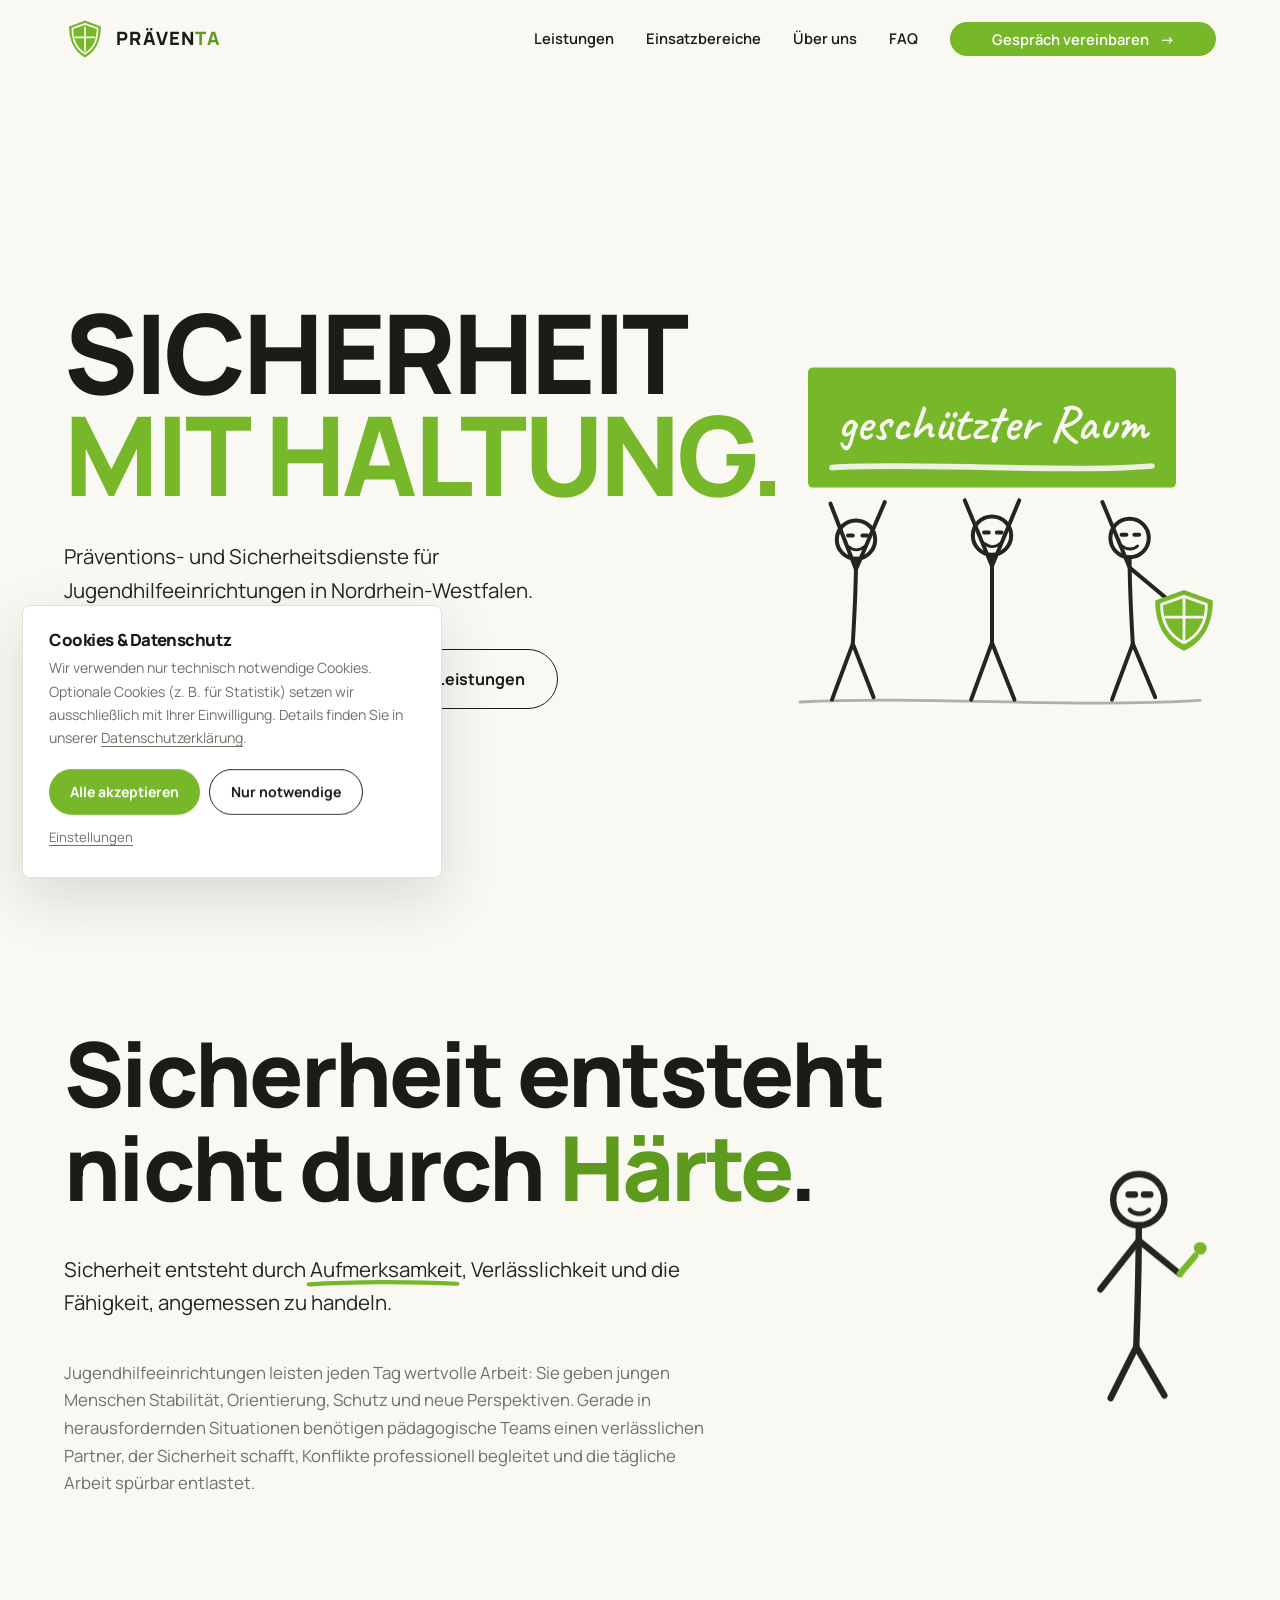
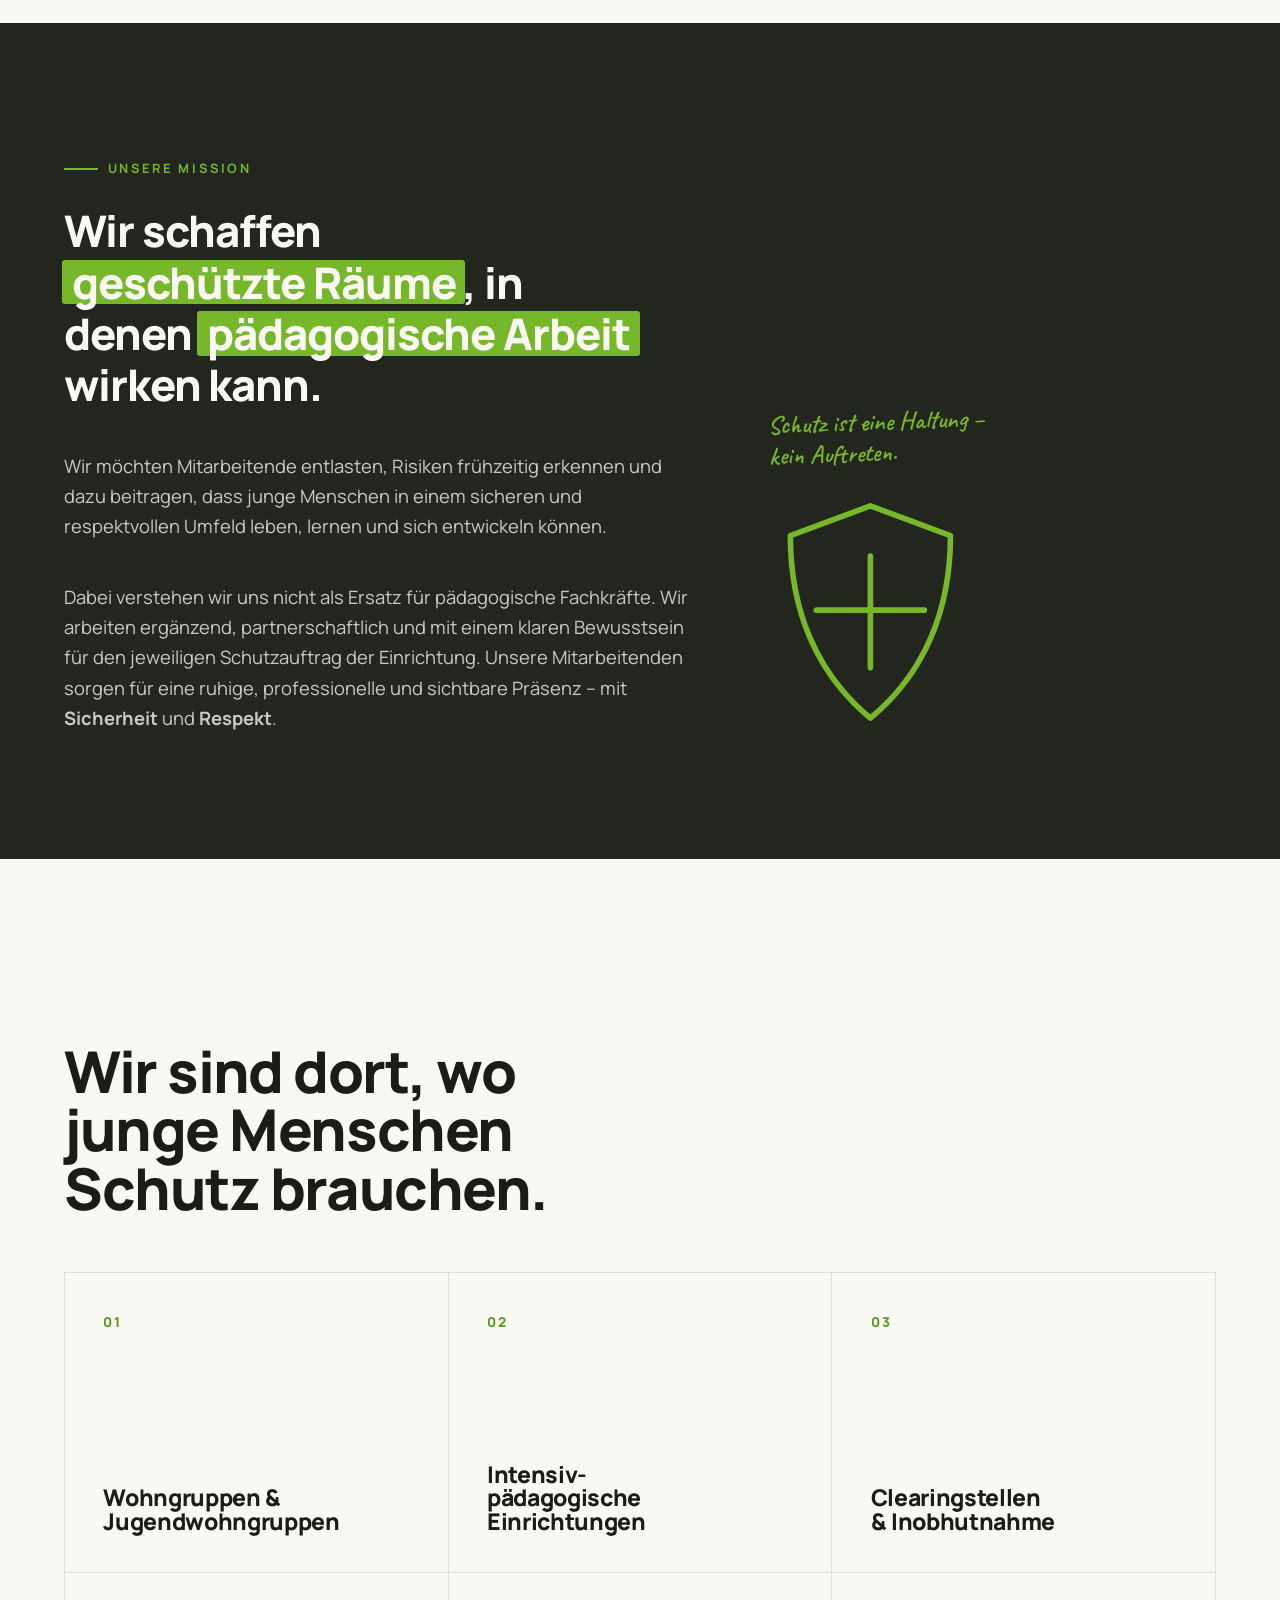
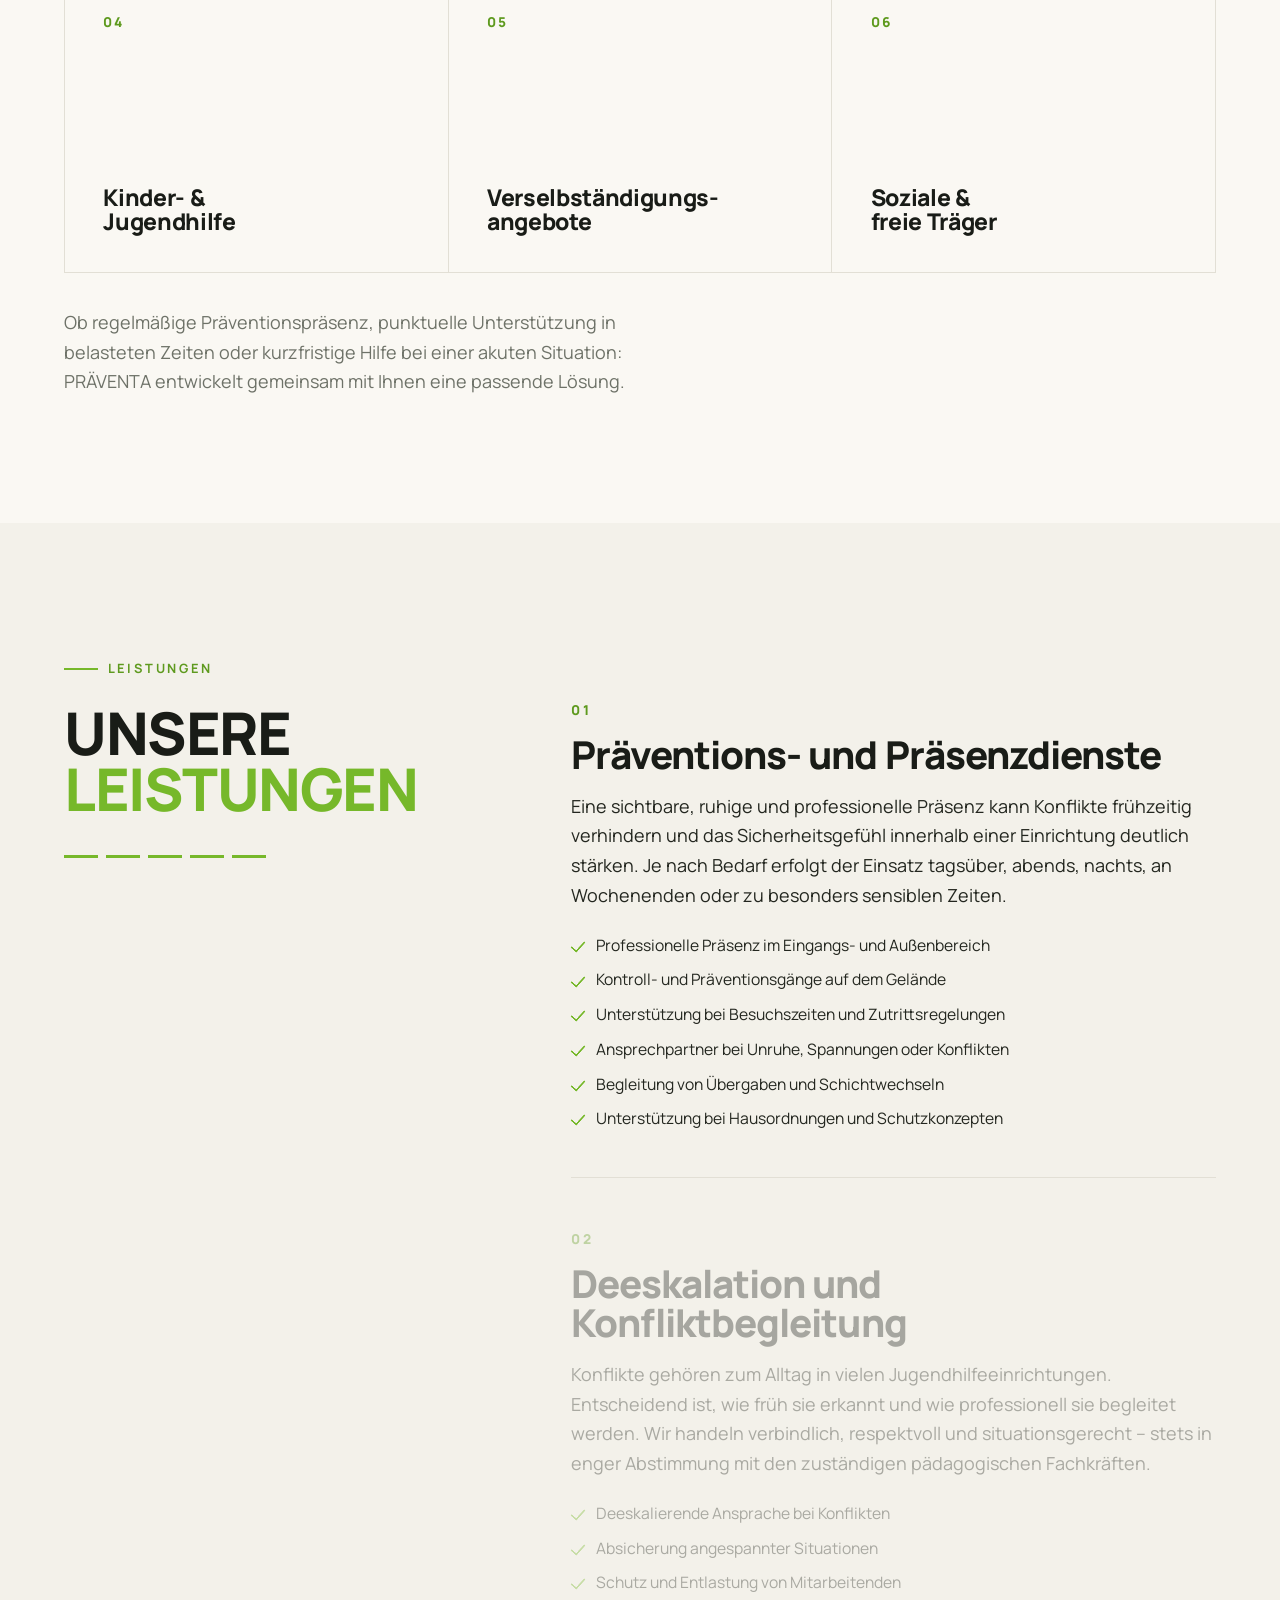
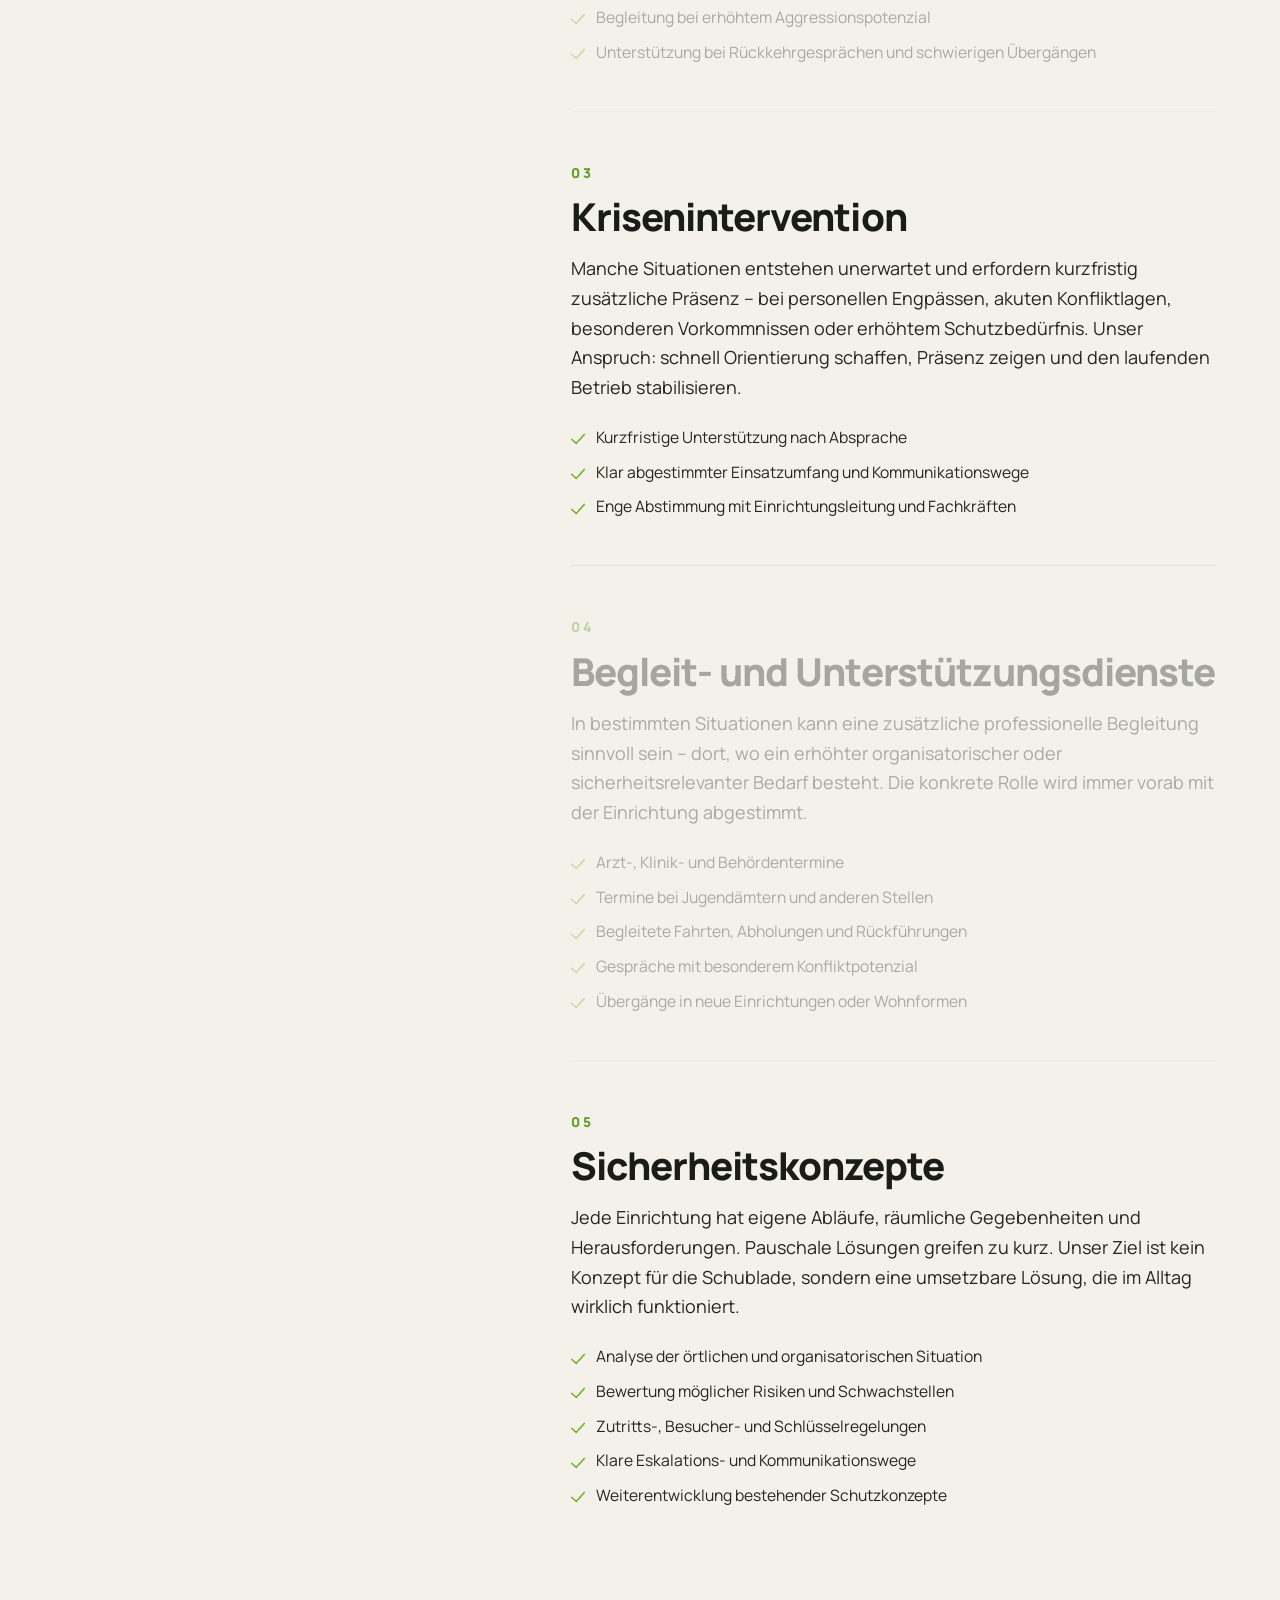
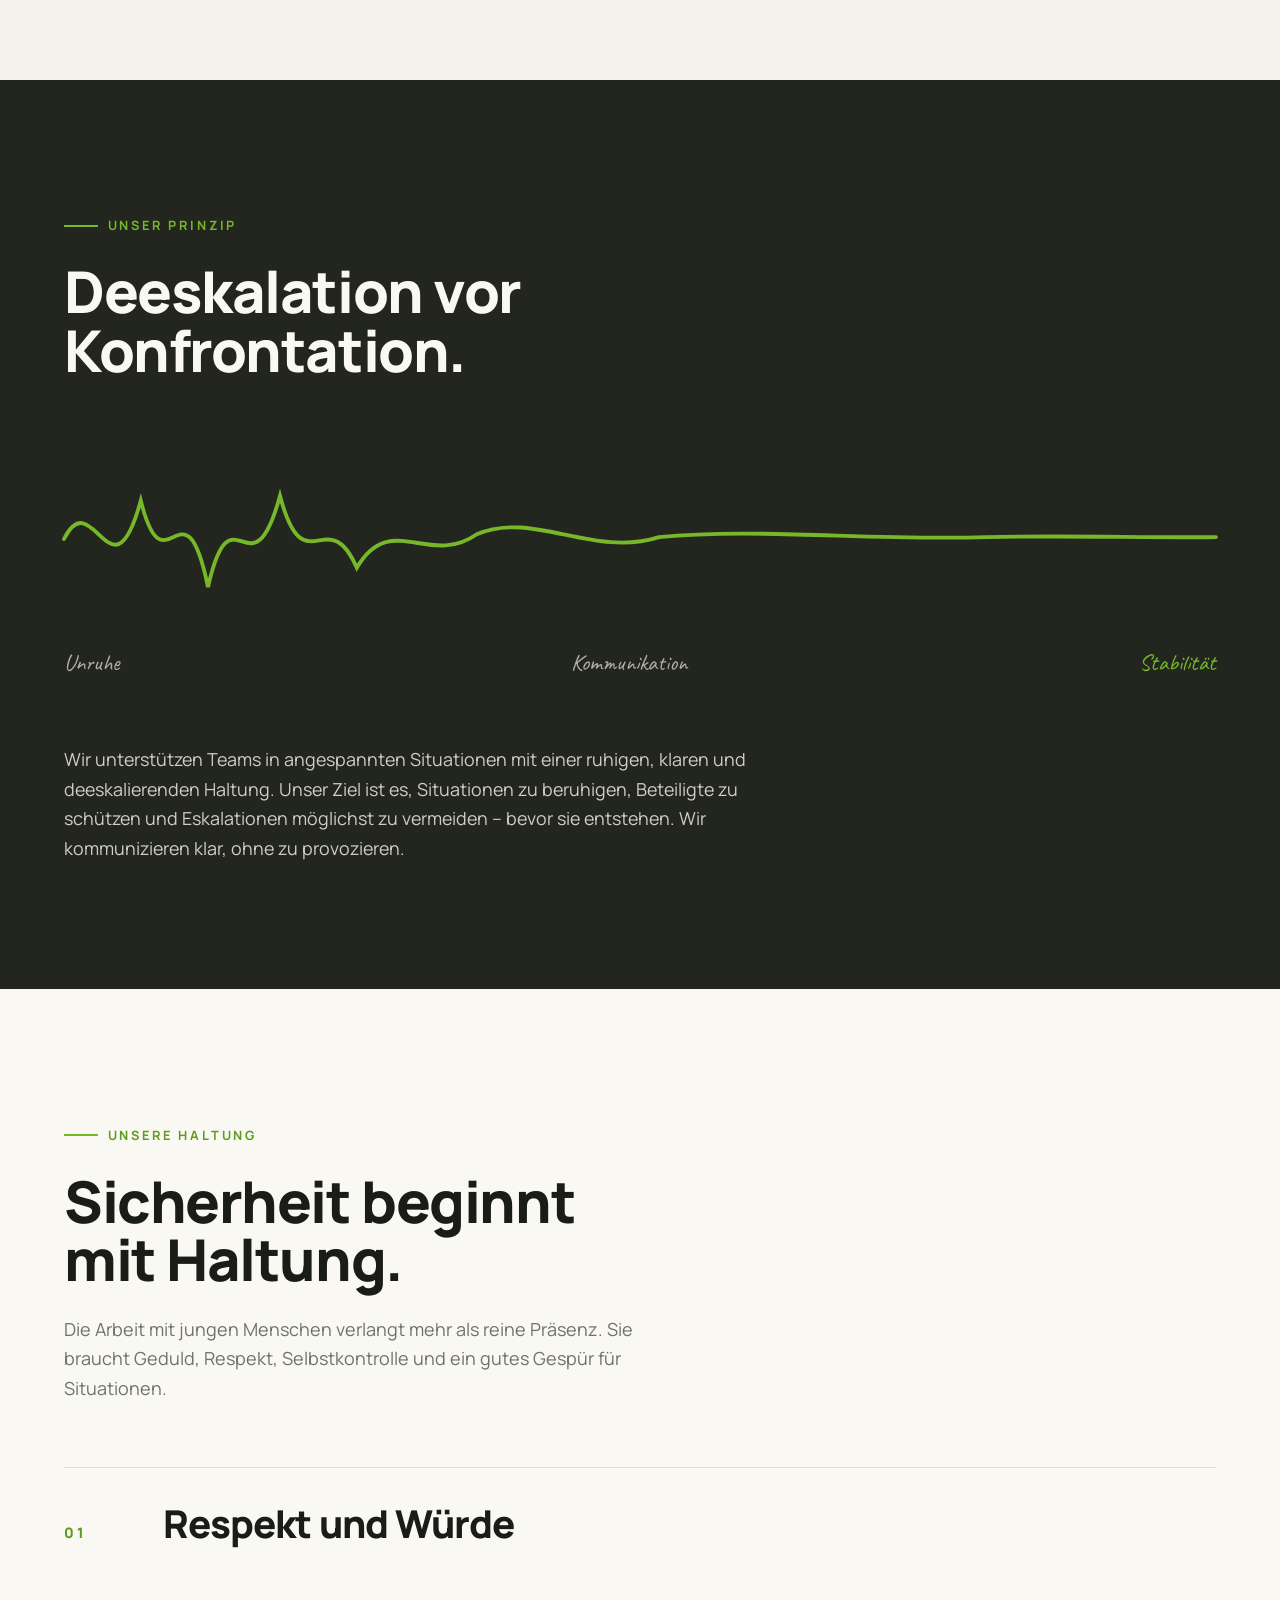
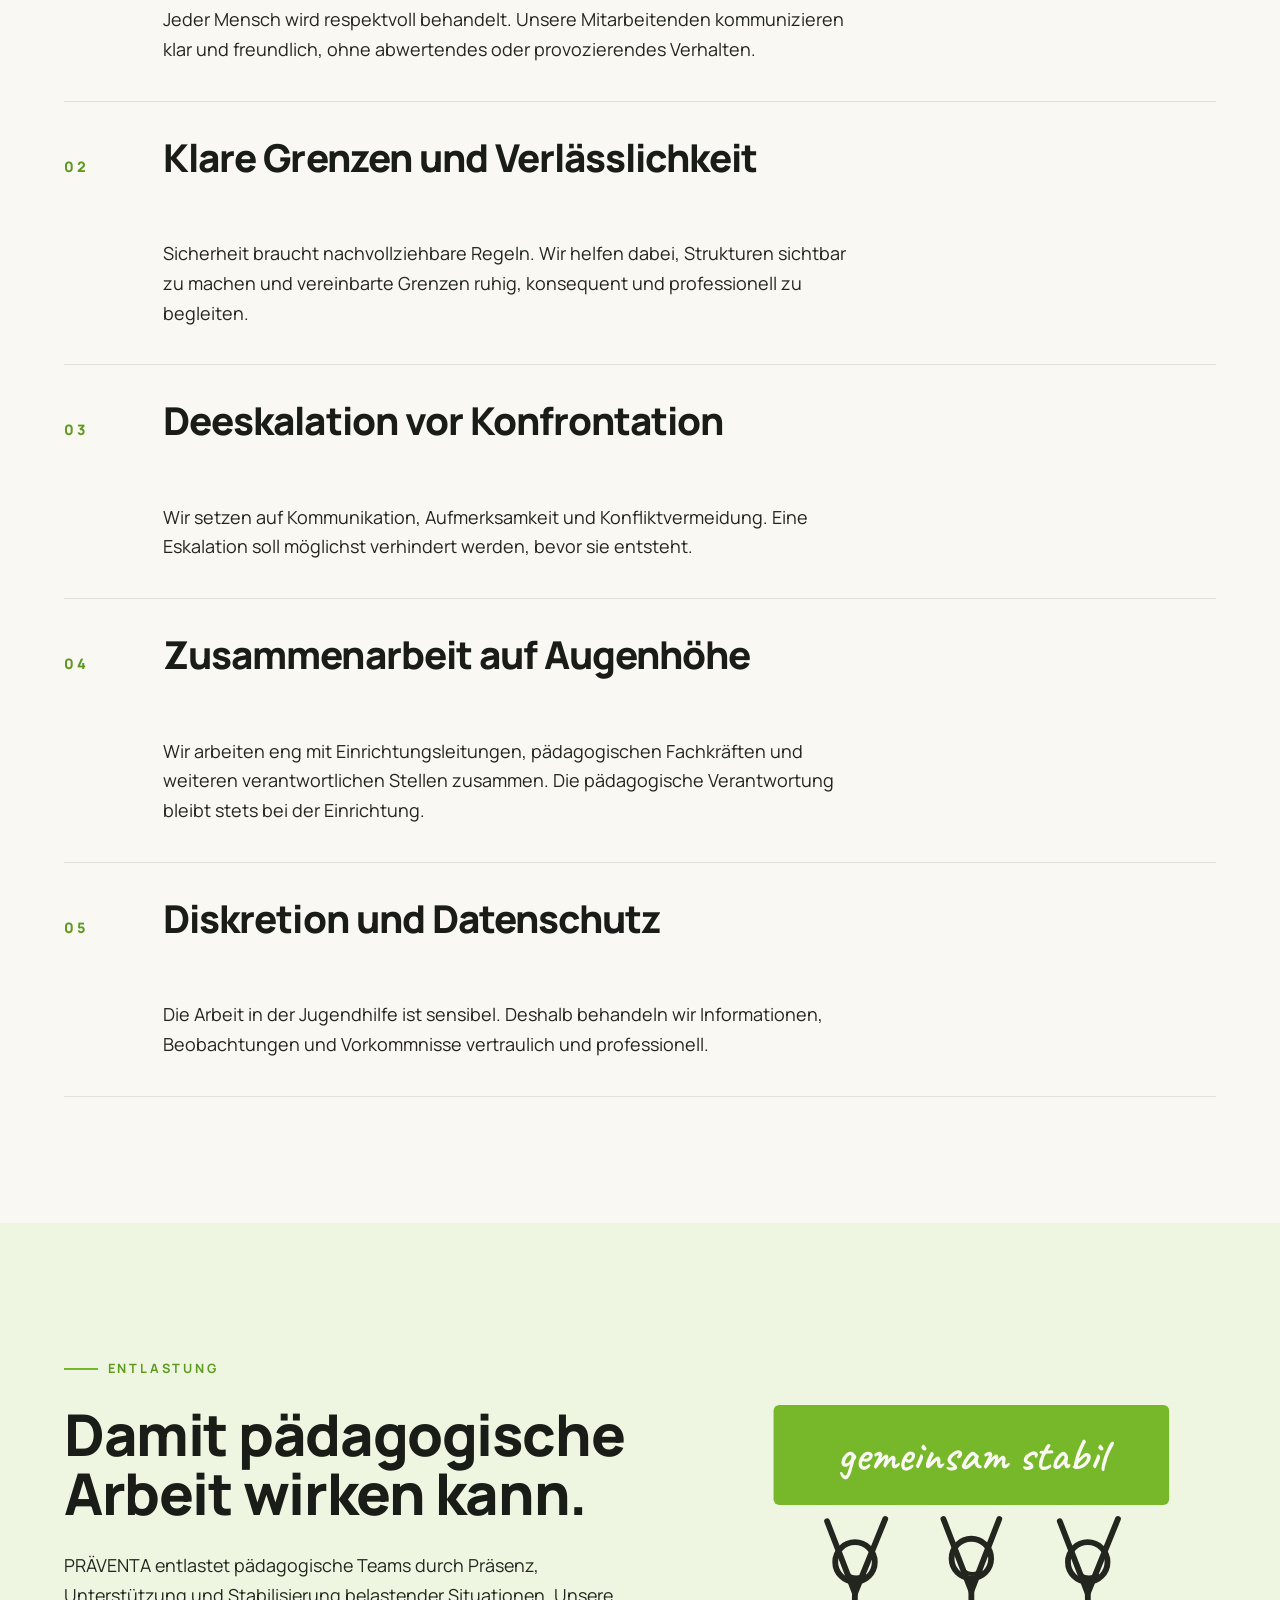
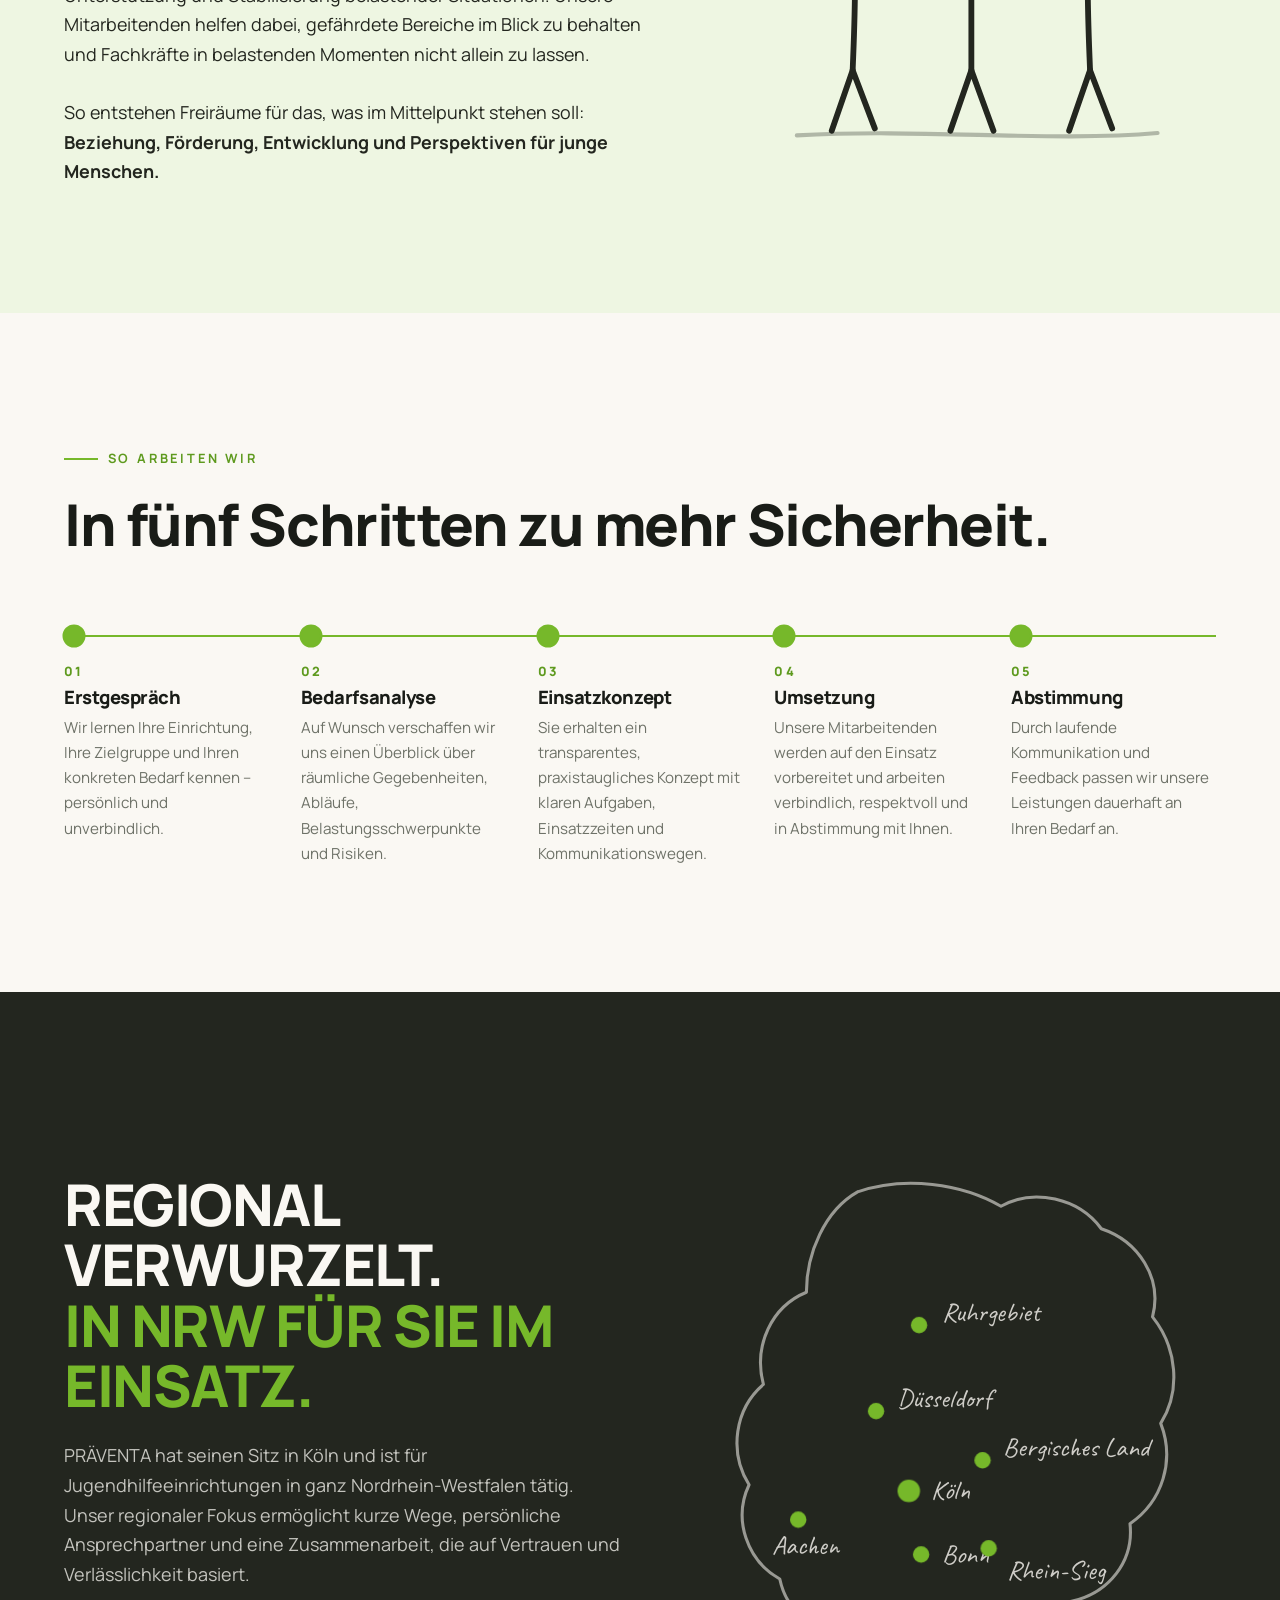
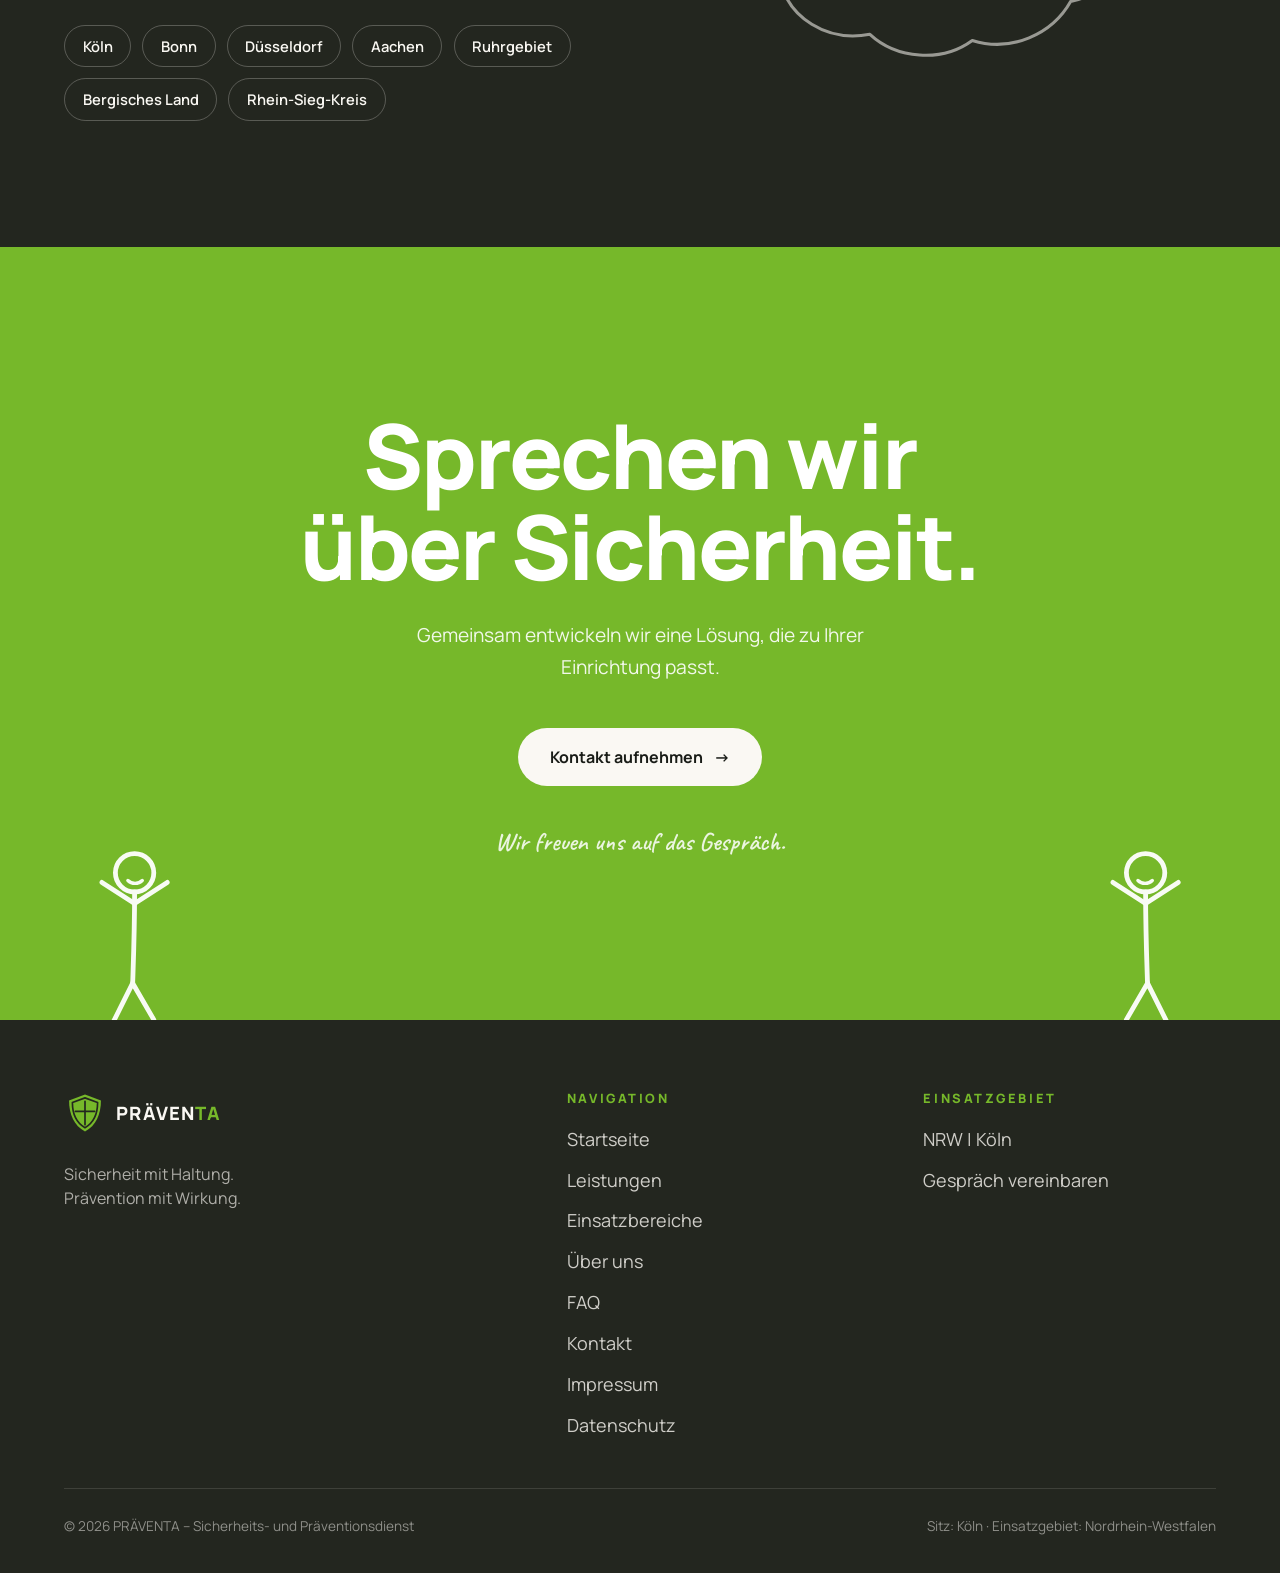
==== commit dca4fa4c: "Update navigation links in index.html" ====
--- a/index.html
+++ b/index.html
@@ -73,10 +73,10 @@
     </button>
 
     <nav class="main-nav" id="mainNav" aria-label="Hauptnavigation">
-      <a href="#leistungen">Leistungen</a>
-      <a href="#haltung">Haltung</a>
-      <a href="#arbeitsweise">So arbeiten wir</a>
-      <a href="#nrw">Einsatzgebiet</a>
+      <a href="leistungen.html">Leistungen</a>
+      <a href="einsatzbereiche.html">Einsatzbereiche</a>
+      <a href="ueber-uns.html">Über uns</a>
+      <a href="faq.html">FAQ</a>
       <a class="btn btn-green" href="kontakt.html" data-cursor="ANFRAGE">Gespräch vereinbaren <span class="btn-arrow">→</span></a>
     </nav>
   </header>
@@ -535,6 +535,10 @@
         <h4>Navigation</h4>
         <ul>
           <li><a href="index.html">Startseite</a></li>
+          <li><a href="leistungen.html">Leistungen</a></li>
+          <li><a href="einsatzbereiche.html">Einsatzbereiche</a></li>
+          <li><a href="ueber-uns.html">Über uns</a></li>
+          <li><a href="faq.html">FAQ</a></li>
           <li><a href="kontakt.html">Kontakt</a></li>
           <li><a href="impressum.html">Impressum</a></li>
           <li><a href="datenschutz.html">Datenschutz</a></li>
--- a/styles.css
+++ b/styles.css
@@ -1132,35 +1132,51 @@
   .site-header, .cookie-banner, .cursor-dot, .hero-scroll-hint { display: none !important; }
   body { background: #fff; }
 }
-/* ==========================================================================
-   Refinements v2: Mission-Highlights mehrzeilig + Mobile-Menü sauber verstecken
-   ========================================================================== */
-.mission-title .hl {
-  position: static;
-  white-space: normal;
-  display: inline;
-  padding: 0.04em 0.18em;
-  background: linear-gradient(var(--green), var(--green)) left center / 0% 100% no-repeat;
-  -webkit-box-decoration-break: clone;
-  box-decoration-break: clone;
-  border-radius: 3px;
-  transition: background-size 0.7s var(--ease-out);
-}
-.mission-title .hl::before { display: none; }
-.mission-title .hl.in-view { background-size: 100% 100%; }
-
-@media (max-width: 860px) {
-  .main-nav {
-    visibility: hidden;
-    overflow-y: auto;
-    transition: transform 0.55s var(--ease-inout), visibility 0s linear 0.55s;
-  }
-  .main-nav.is-open {
-    visibility: visible;
-    transition: transform 0.55s var(--ease-inout);
-  }
-  .main-nav .btn { font-size: 1.15rem; padding: 0.9rem 1.8rem; }
-}
+
 /* Refinements v3: Hero — Headline-Größe & Szene entkoppeln (keine Grün-auf-Grün-Kollision) */
 :root { --display-xl: clamp(3rem, 8.6vw, 8.2rem); }
 .hero-scene { width: min(40vw, 560px); }
+
+/* Mission-Headline: kompakter, Ziel ~4 Zeilen */
+.mission-title {
+  font-size: clamp(1.7rem, 3.4vw, 3rem);
+  max-width: 30ch;
+  line-height: 1.18;
+}
+
+/* Header-CTA: mehr Luft links und rechts (nur Desktop) */
+@media (min-width: 861px) {
+  .site-header .main-nav .btn { padding-inline: 2.6rem; }
+}
+
+/* ===== Unterseiten: Leistungs-Detail, Einsatzbereiche, FAQ ===== */
+.detail-list { display: grid; gap: clamp(2.5rem, 6vh, 4.5rem); padding-bottom: clamp(3rem, 8vh, 6rem); }
+.detail-block {
+  border-top: 1px solid var(--line);
+  padding-top: clamp(2rem, 5vh, 3.5rem);
+  display: grid;
+  grid-template-columns: minmax(220px, 0.9fr) 2fr;
+  gap: clamp(1.5rem, 4vw, 5rem);
+}
+.detail-block h2 { font-size: var(--display-sm); margin-top: 0.4rem; }
+@media (max-width: 860px) { .detail-block { grid-template-columns: 1fr; gap: 1rem; } }
+
+.area-grid { display: grid; grid-template-columns: repeat(2, 1fr); gap: 1.2rem; padding-bottom: clamp(3rem, 8vh, 6rem); }
+.area-card { border: 1px solid var(--line); background: var(--white); border-radius: 6px; padding: clamp(1.4rem, 3vw, 2rem); transition: transform 0.35s var(--ease-out), border-color 0.3s; }
+.area-card:hover { transform: translateY(-4px); border-color: var(--green); }
+.area-card .audience-num { display: block; margin-bottom: 0.5rem; }
+.area-card h2 { font-size: 1.25rem; margin-bottom: 0.6rem; }
+.area-card p { font-size: 0.98rem; color: var(--anthracite); }
+@media (max-width: 760px) { .area-grid { grid-template-columns: 1fr; } }
+
+.faq-list { display: grid; gap: 0.9rem; padding-bottom: clamp(3rem, 8vh, 6rem); max-width: 52rem; }
+.faq-item { border: 1px solid var(--line); border-radius: 6px; background: var(--white); }
+.faq-item summary { cursor: pointer; list-style: none; font-weight: 700; padding: 1.15rem 1.4rem; display: flex; justify-content: space-between; align-items: baseline; gap: 1rem; }
+.faq-item summary::-webkit-details-marker { display: none; }
+.faq-item summary::after { content: "+"; color: var(--green-deep); font-weight: 800; font-size: 1.35rem; line-height: 1; flex: none; }
+.faq-item[open] summary::after { content: "\2013"; }
+.faq-item .faq-body { padding: 0 1.4rem 1.3rem; color: var(--anthracite); }
+
+.page-cta { background: var(--green); color: var(--white); text-align: center; padding: clamp(3rem, 8vh, 5rem) clamp(1.5rem, 5vw, 4rem); border-radius: 10px; margin-bottom: clamp(4rem, 10vh, 7rem); }
+.page-cta h2 { font-size: var(--display-sm); margin-bottom: 0.8rem; }
+.page-cta p { margin: 0 auto 1.8rem; color: rgba(255,255,255,0.92); max-width: 36rem; }
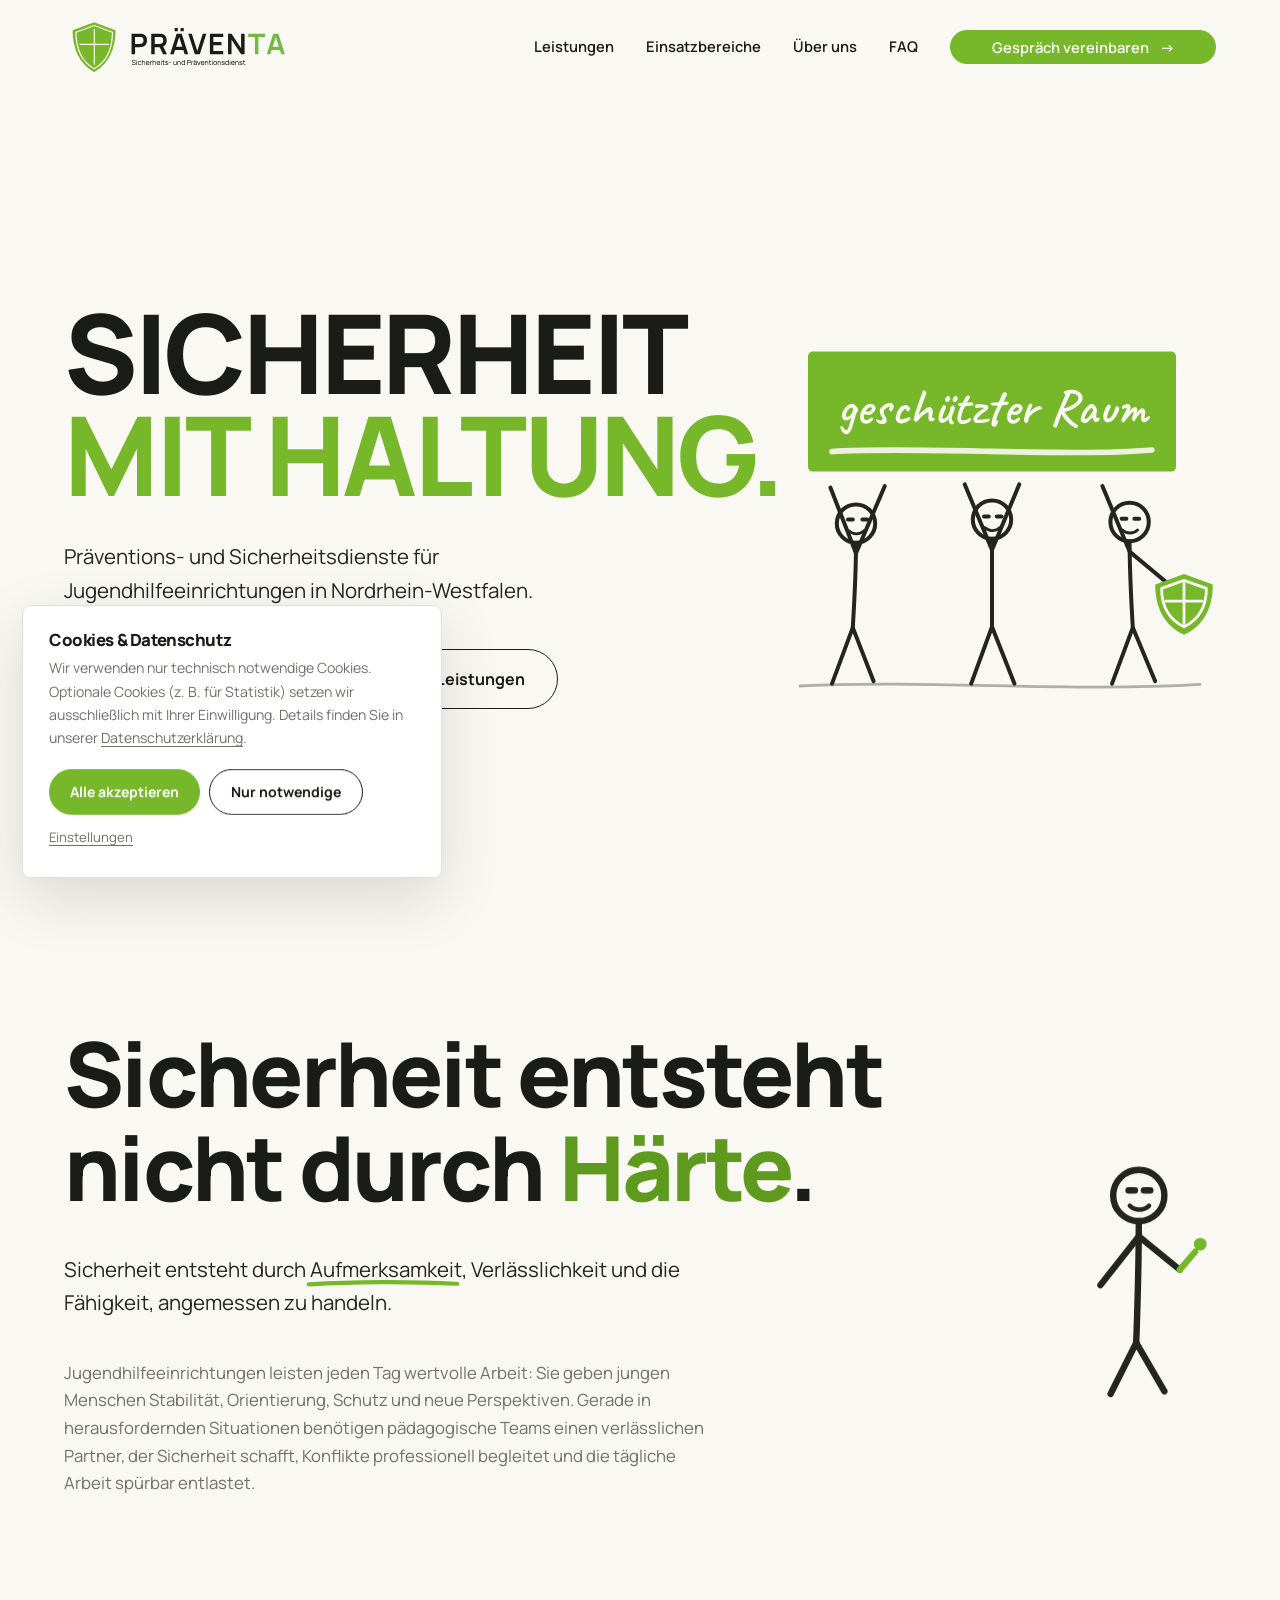
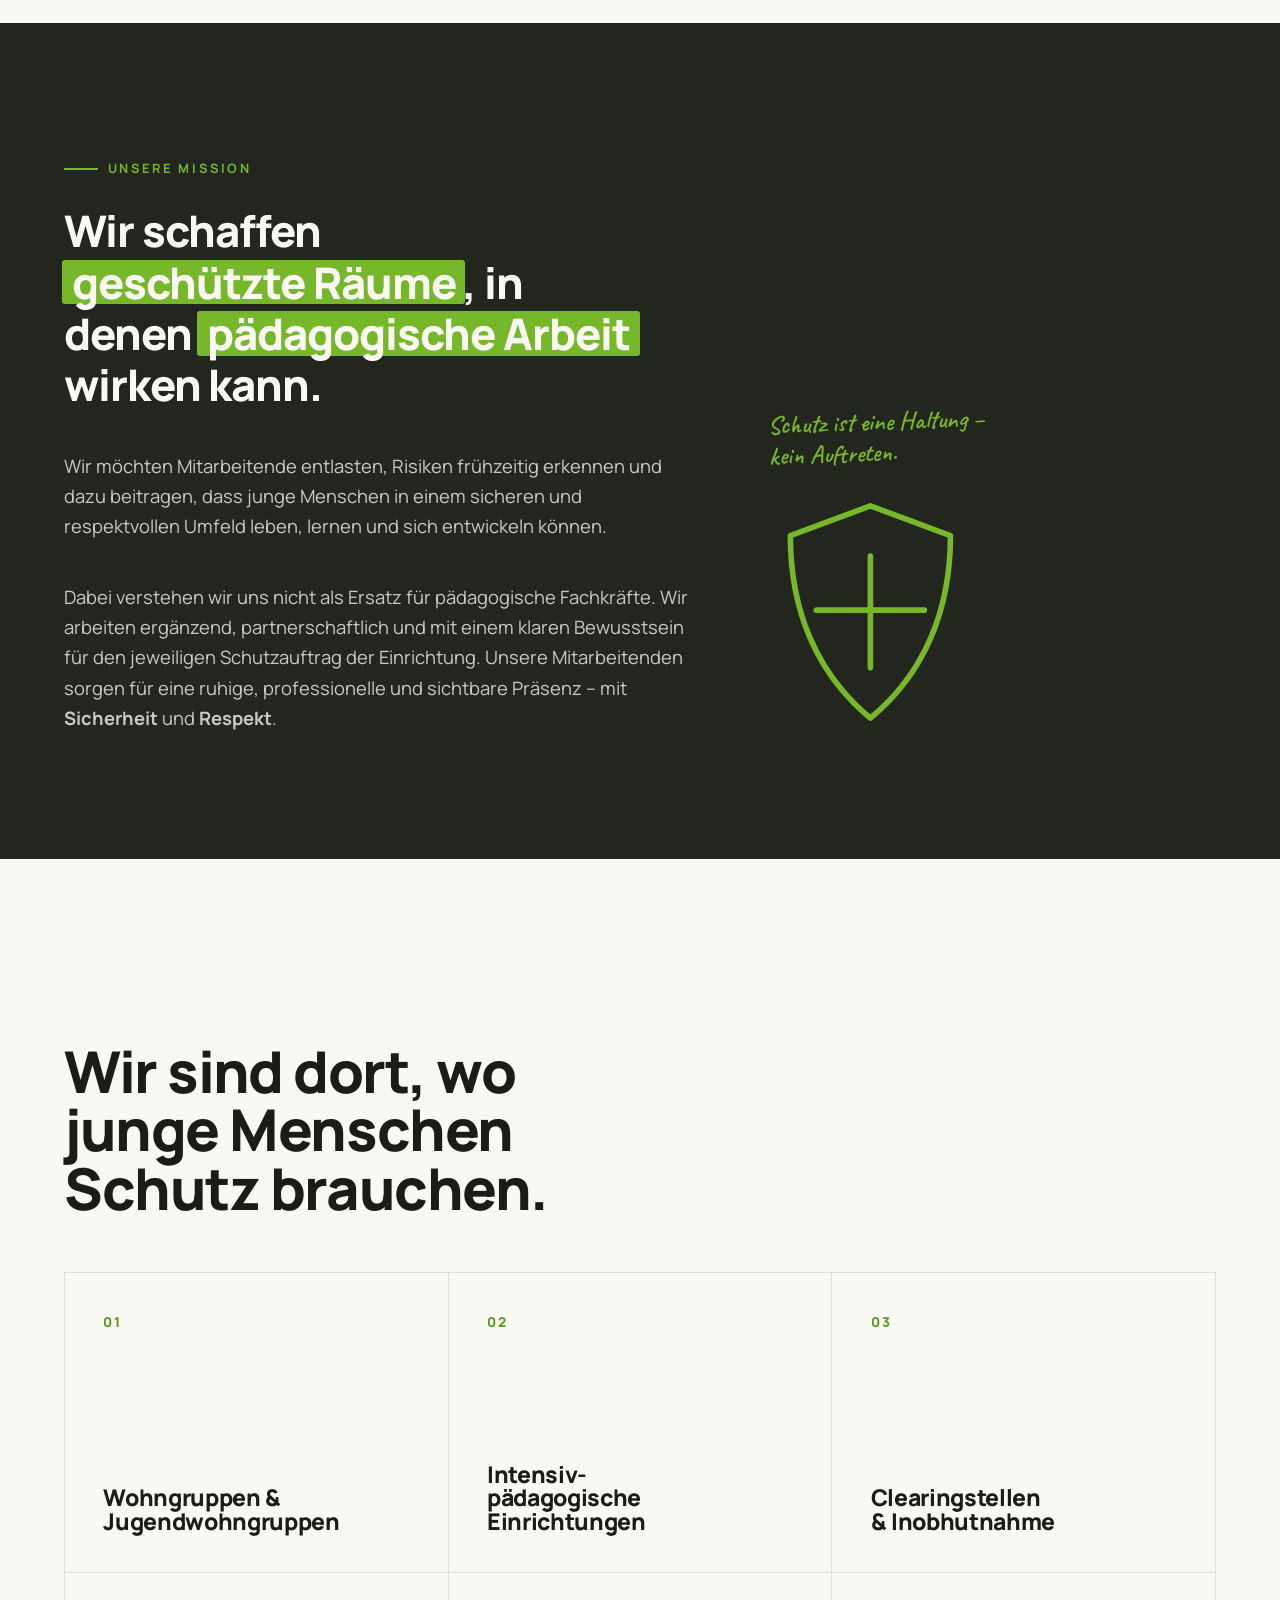
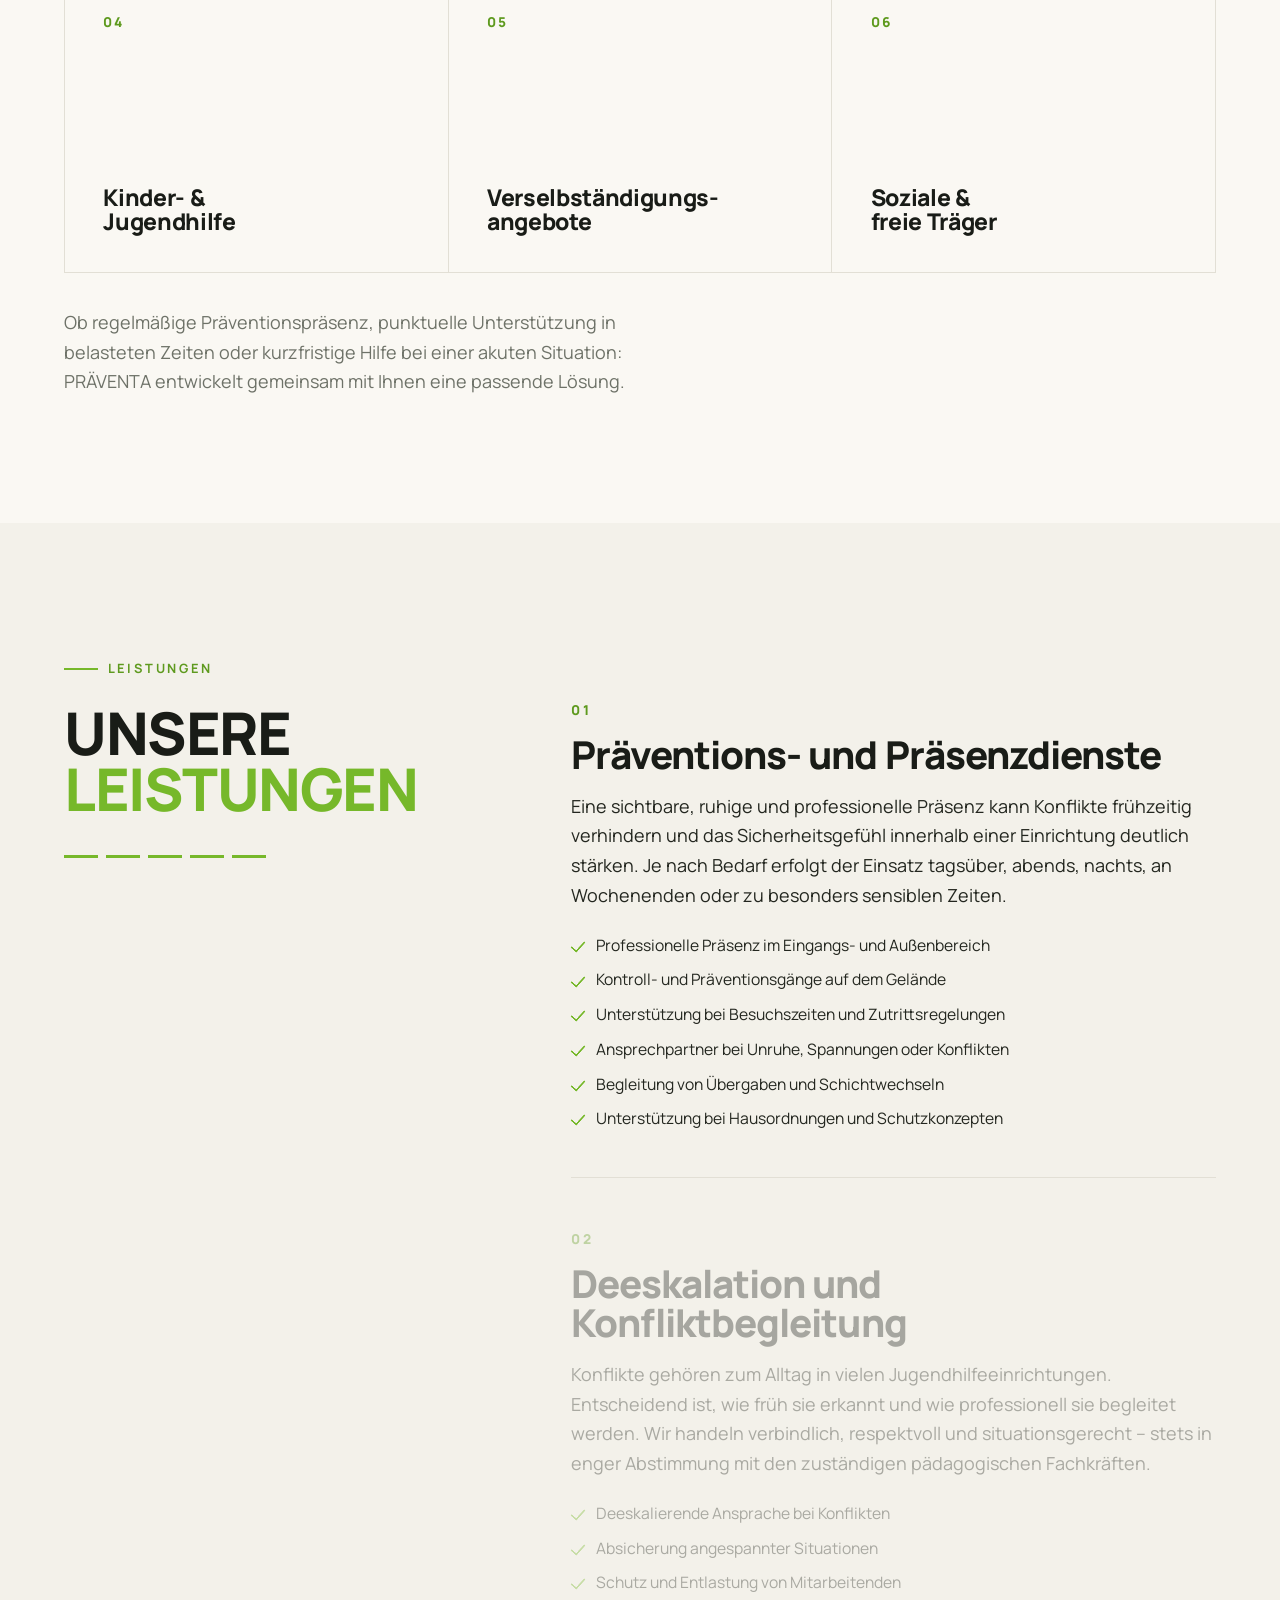
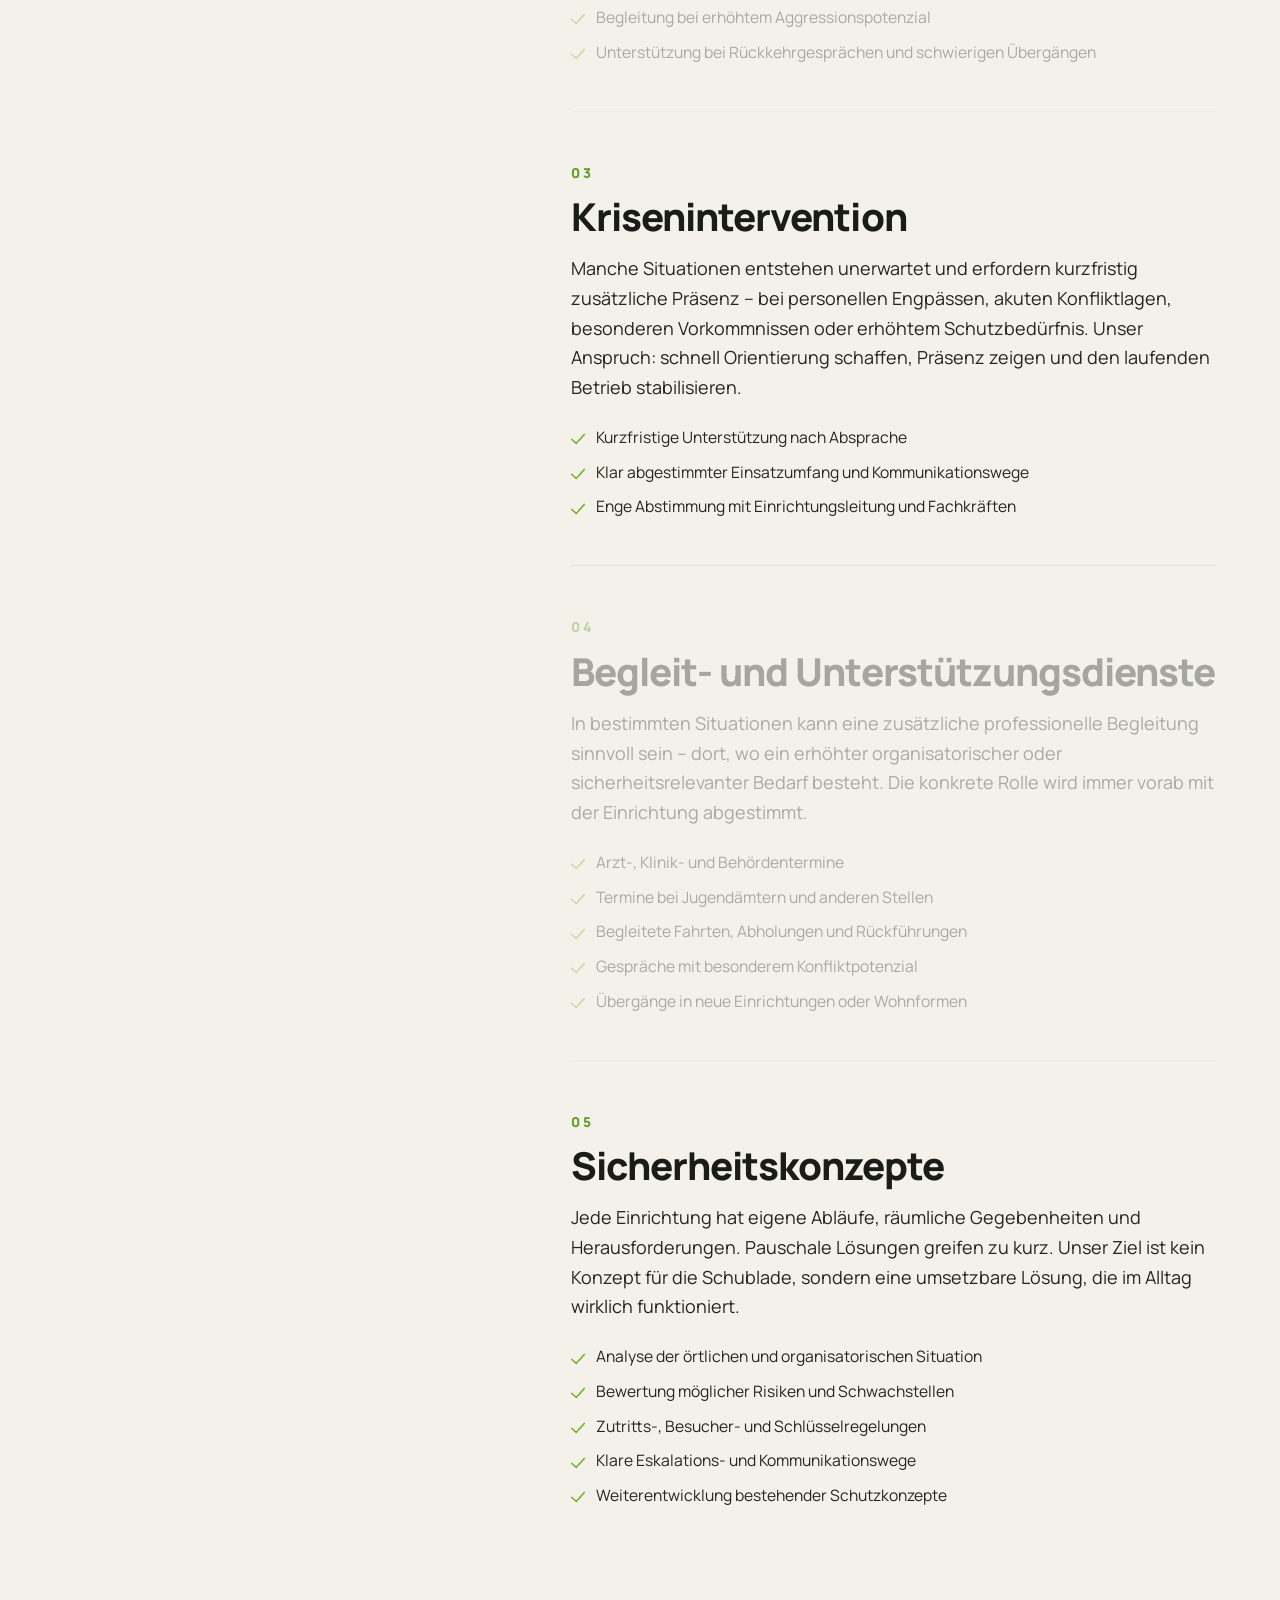
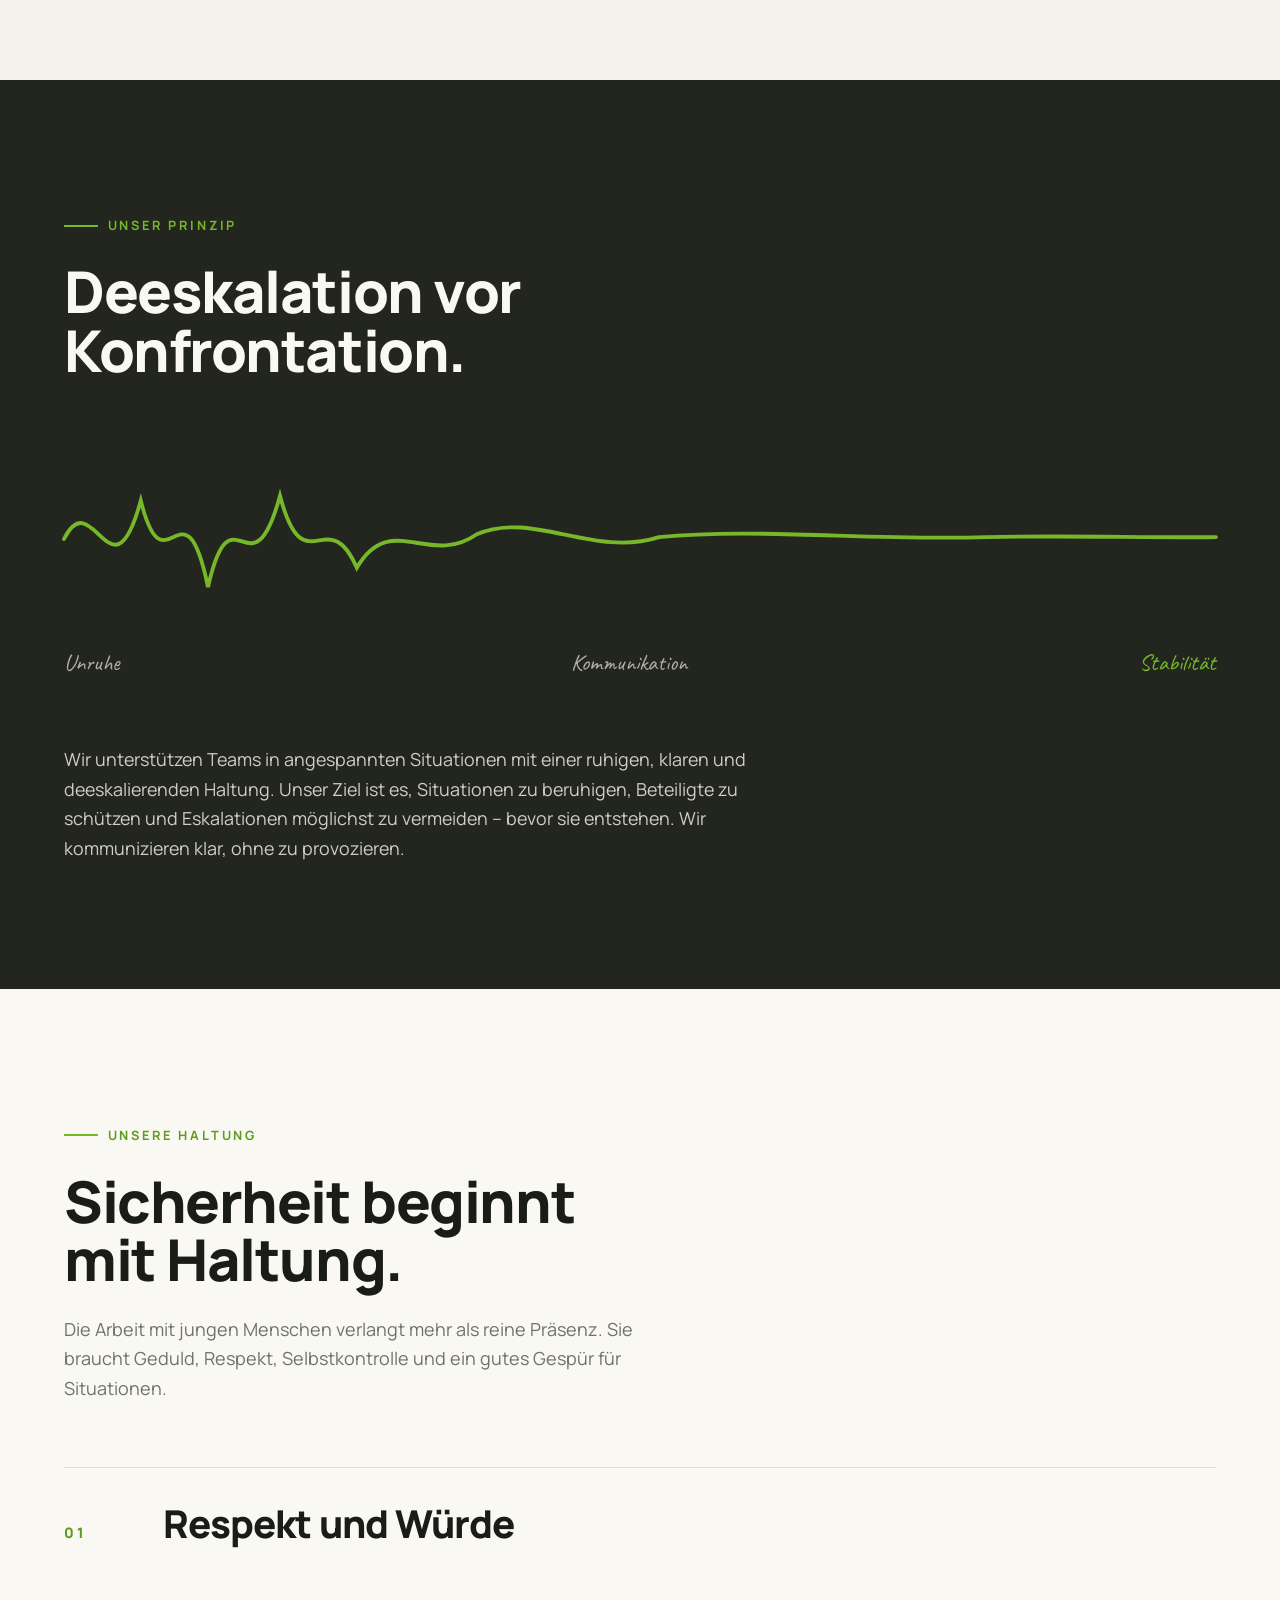
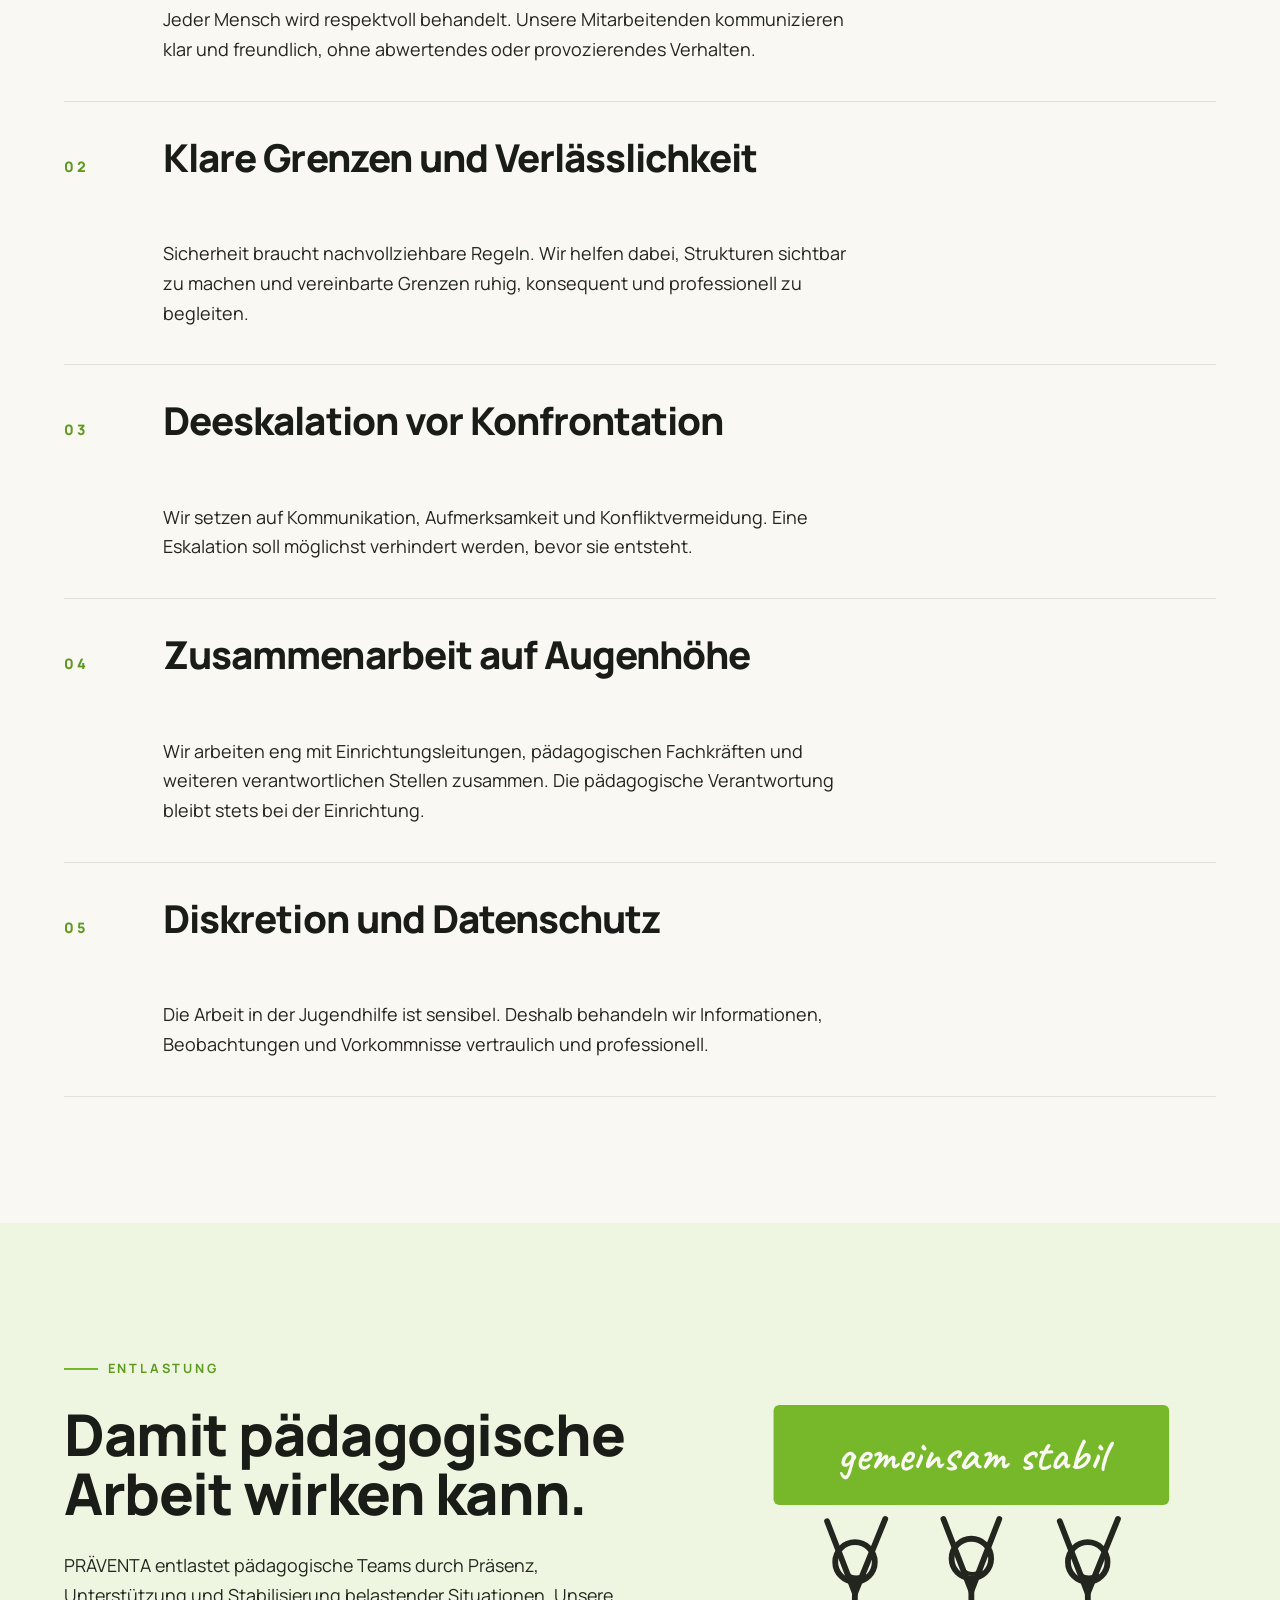
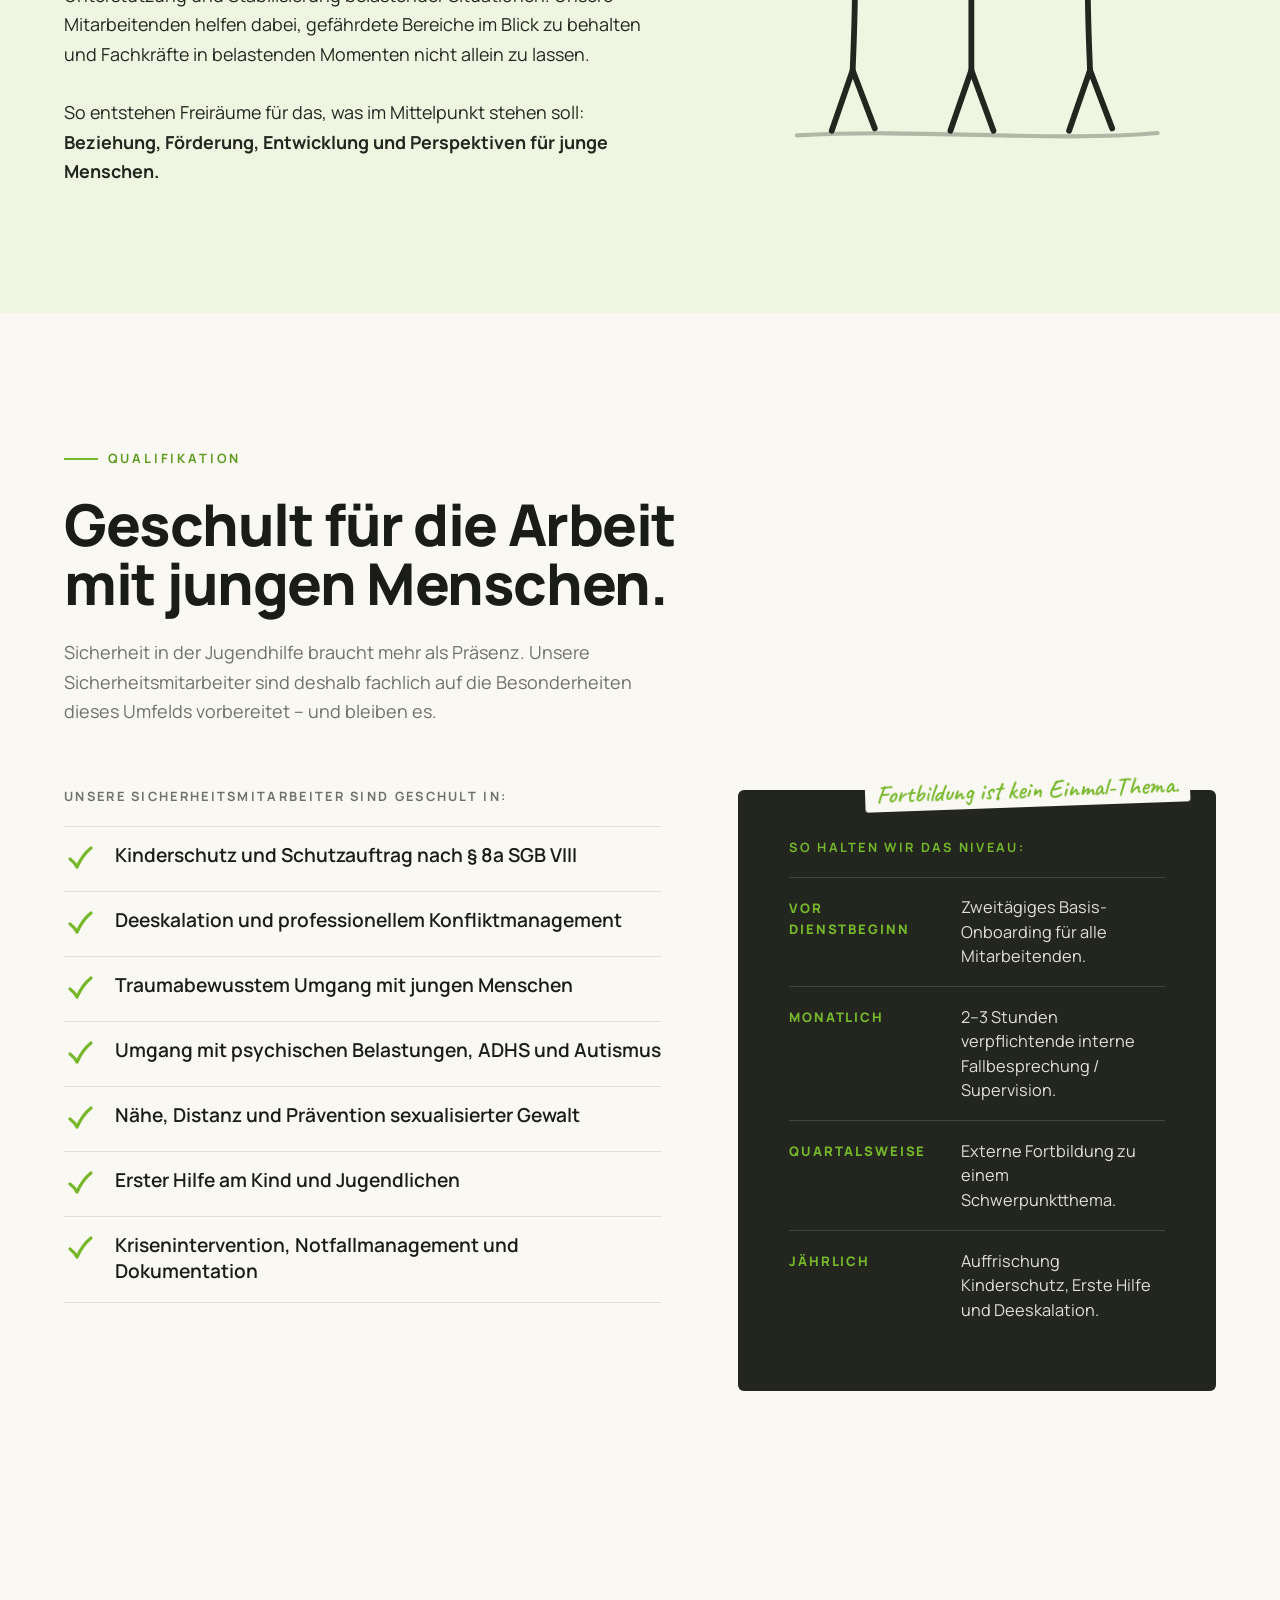
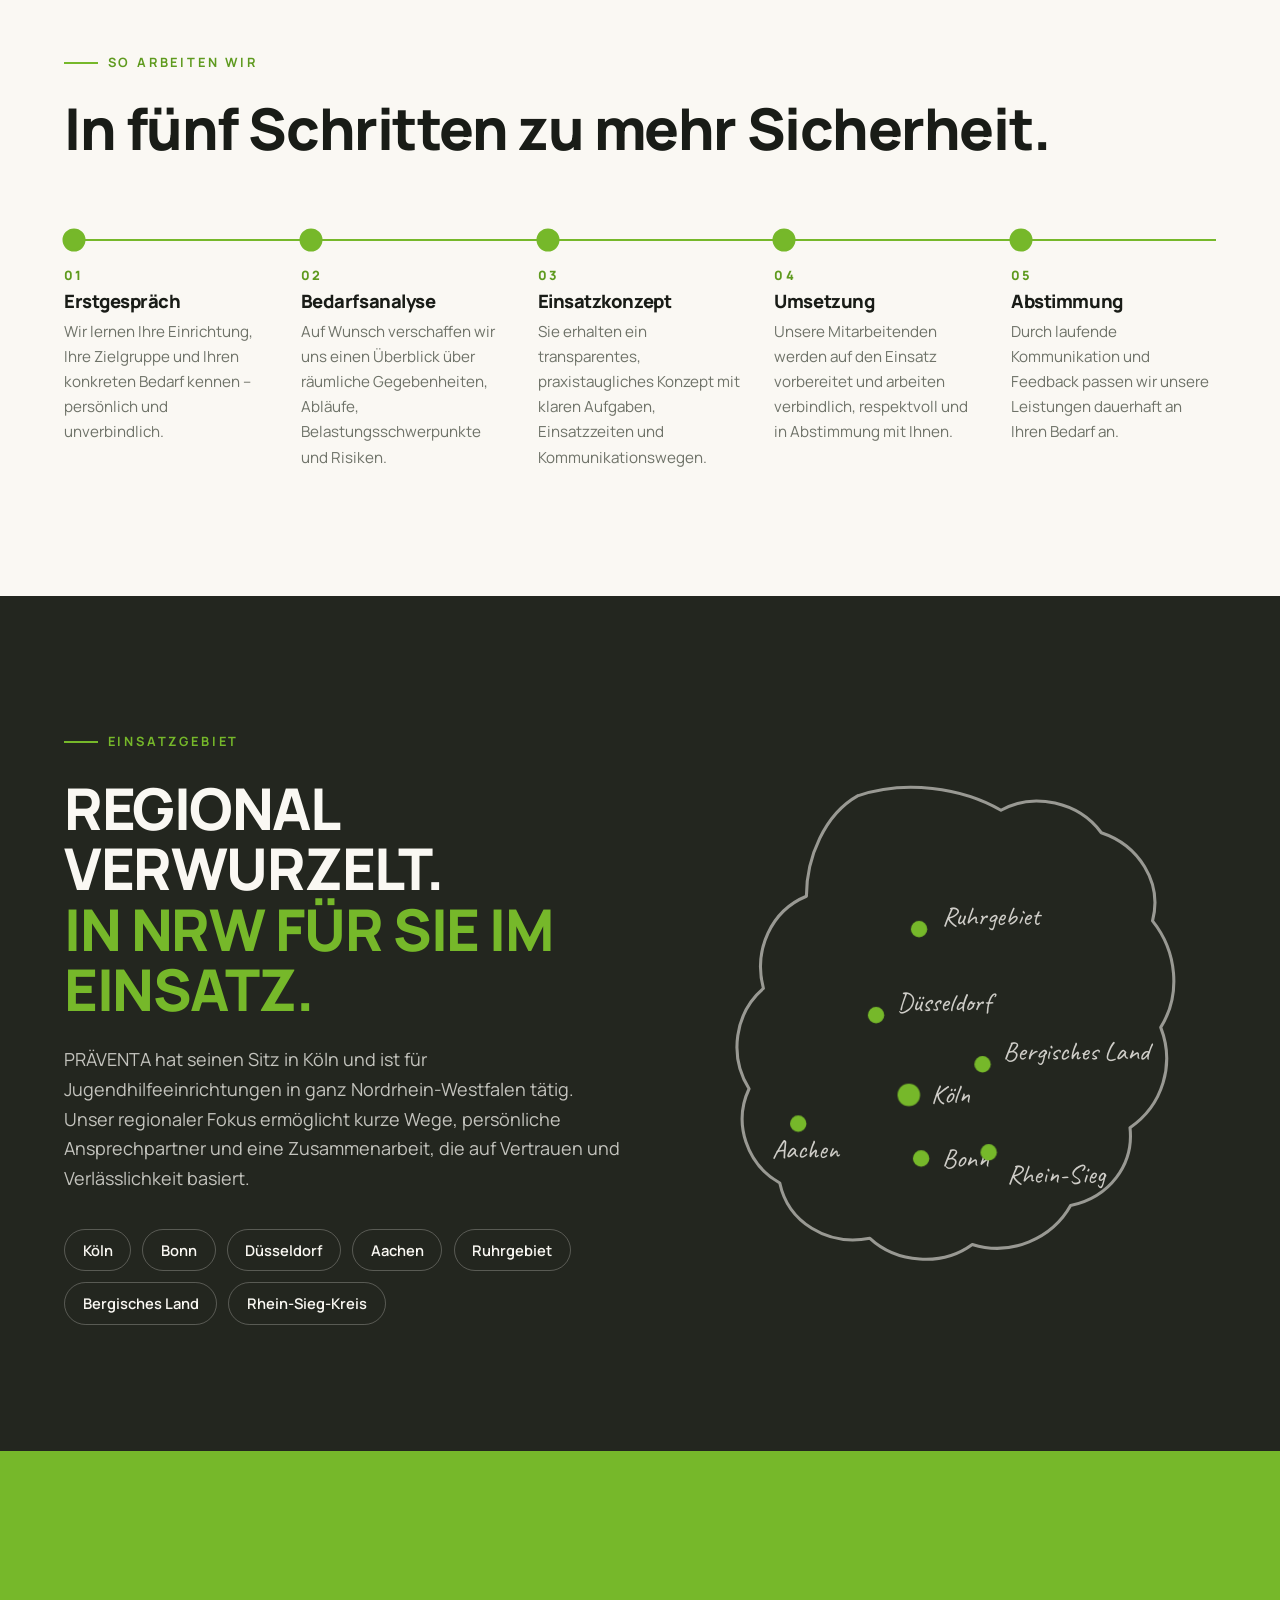
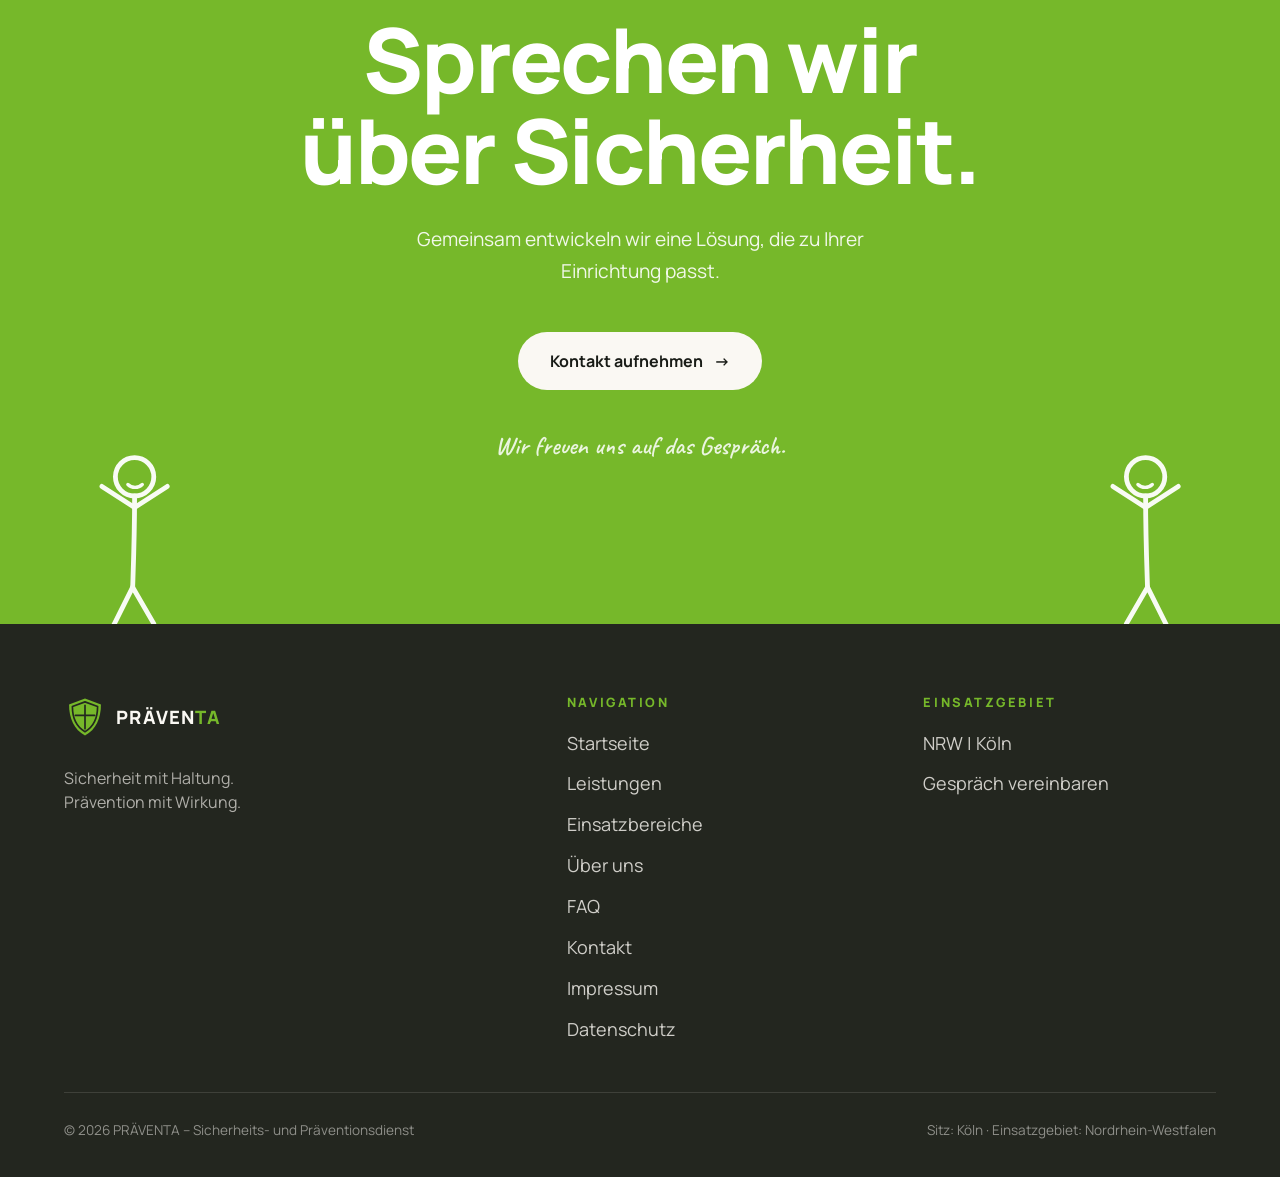
==== commit dad8435d: "Startseite: Qualifikations-Section und Header-Logo Replaced SVG logo with an image logo and added a " ====
--- a/index.html
+++ b/index.html
@@ -5,7 +5,7 @@
   <meta name="viewport" content="width=device-width, initial-scale=1.0">
   <title>PRÄVENTA | Sicherheits- und Präventionsdienst für Jugendhilfe</title>
   <meta name="description" content="PRÄVENTA unterstützt Jugendhilfeeinrichtungen in Nordrhein-Westfalen mit professionellen Präventions-, Präsenz-, Deeskalations- und Sicherheitsdiensten.">
-  <link rel="canonical" href="https://www.praeventa-nrw.de/">
+  <link rel="canonical" href="https://www.praeventa-praevention.de/">
   <meta name="robots" content="index, follow">
 
   <!-- Open Graph -->
@@ -13,7 +13,7 @@
   <meta property="og:locale" content="de_DE">
   <meta property="og:title" content="PRÄVENTA | Sicherheits- und Präventionsdienst für Jugendhilfe">
   <meta property="og:description" content="Sicherheit mit Haltung. Prävention mit Wirkung. Präventions- und Sicherheitsdienste für Jugendhilfeeinrichtungen in NRW.">
-  <meta property="og:url" content="https://www.praeventa-nrw.de/">
+  <meta property="og:url" content="https://www.praeventa-praevention.de/">
   <meta property="og:site_name" content="PRÄVENTA">
 
   <!-- Fonts -->
@@ -31,7 +31,7 @@
     "@type": "LocalBusiness",
     "name": "PRÄVENTA – Sicherheits- und Präventionsdienst",
     "description": "Spezialisierter Sicherheits- und Präventionsdienst für Jugendhilfeeinrichtungen in Nordrhein-Westfalen. Präventions- und Präsenzdienste, Deeskalation, Krisenintervention, Begleitdienste und Sicherheitskonzepte.",
-    "url": "https://www.praeventa-nrw.de/",
+    "url": "https://www.praeventa-praevention.de/",
     "slogan": "Sicherheit mit Haltung. Prävention mit Wirkung.",
     "address": {
       "@type": "PostalAddress",
@@ -48,7 +48,7 @@
     "@context": "https://schema.org",
     "@type": "WebSite",
     "name": "PRÄVENTA",
-    "url": "https://www.praeventa-nrw.de/",
+    "url": "https://www.praeventa-praevention.de/",
     "inLanguage": "de"
   }
   </script>
@@ -59,13 +59,8 @@
 
   <!-- HEADER -->
   <header class="site-header">
-    <a class="brand" href="index.html" aria-label="PRÄVENTA – Startseite">
-      <svg class="brand-mark" viewBox="0 0 100 100" aria-hidden="true">
-        <path class="fill-green" d="M50 6 L88 20 C88 52 76 80 50 94 C24 80 12 52 12 20 Z"/>
-        <path d="M50 14 L80 25 C80 51 71 73 50 85 C29 73 20 51 20 25 Z" fill="none" stroke="#FAF8F3" stroke-width="4" stroke-linejoin="round"/>
-        <path d="M50 22 V78 M27 46 H73" stroke="#FAF8F3" stroke-width="4" stroke-linecap="round"/>
-      </svg>
-      <span class="brand-name">PRÄVEN<span>TA</span></span>
+    <a class="brand" href="/" aria-label="PRÄVENTA – Startseite">
+      <img class="brand-logo" src="/logo.svg" alt="PRÄVENTA – Sicherheits- und Präventionsdienst" width="815" height="207">
     </a>
 
     <button class="nav-toggle" aria-expanded="false" aria-controls="mainNav" aria-label="Menü öffnen">
@@ -73,11 +68,11 @@
     </button>
 
     <nav class="main-nav" id="mainNav" aria-label="Hauptnavigation">
-      <a href="leistungen.html">Leistungen</a>
-      <a href="einsatzbereiche.html">Einsatzbereiche</a>
-      <a href="ueber-uns.html">Über uns</a>
-      <a href="faq.html">FAQ</a>
-      <a class="btn btn-green" href="kontakt.html" data-cursor="ANFRAGE">Gespräch vereinbaren <span class="btn-arrow">→</span></a>
+      <a href="/leistungen">Leistungen</a>
+      <a href="/einsatzbereiche">Einsatzbereiche</a>
+      <a href="/ueber-uns">Über uns</a>
+      <a href="/faq">FAQ</a>
+      <a class="btn btn-green" href="/kontakt" data-cursor="ANFRAGE">Gespräch vereinbaren <span class="btn-arrow">→</span></a>
     </nav>
   </header>
 
@@ -92,7 +87,7 @@
         </h1>
         <p class="hero-sub">Präventions- und Sicherheitsdienste für Jugendhilfeeinrichtungen in Nordrhein-Westfalen.</p>
         <div class="hero-cta">
-          <a class="btn btn-primary" href="kontakt.html" data-magnetic data-cursor="ANFRAGE">Gespräch vereinbaren <span class="btn-arrow">→</span></a>
+          <a class="btn btn-primary" href="/kontakt" data-magnetic data-cursor="ANFRAGE">Gespräch vereinbaren <span class="btn-arrow">→</span></a>
           <a class="btn btn-outline" href="#leistungen" data-magnetic>Unsere Leistungen</a>
         </div>
       </div>
@@ -406,6 +401,53 @@
       </div>
     </section>
 
+    <!-- 08b QUALIFIKATION -->
+    <section class="section qualification" id="qualifikation" aria-label="Qualifikation unserer Mitarbeitenden">
+      <div class="container">
+        <p class="kicker reveal">Qualifikation</p>
+        <h2 class="qual-title reveal">Geschult für die Arbeit mit jungen Menschen.</h2>
+        <p class="reveal reveal-d1" style="margin-top:1.6rem; color:var(--grey); max-width:52ch;">Sicherheit in der Jugendhilfe braucht mehr als Präsenz. Unsere Sicherheitsmitarbeiter sind deshalb fachlich auf die Besonderheiten dieses Umfelds vorbereitet – und bleiben es.</p>
+
+        <div class="qual-grid">
+          <div class="qual-skills reveal">
+            <h3 class="qual-subtitle">Unsere Sicherheitsmitarbeiter sind geschult in:</h3>
+            <ul class="qual-list">
+              <li class="qual-item"><span class="qual-check" aria-hidden="true"><svg viewBox="0 0 32 32"><path d="M6 17 C10 20 12 23 13 25 C17 16 22 10 27 6"/></svg></span><span>Kinderschutz und Schutzauftrag nach § 8a SGB VIII</span></li>
+              <li class="qual-item"><span class="qual-check" aria-hidden="true"><svg viewBox="0 0 32 32"><path d="M6 17 C10 20 12 23 13 25 C17 16 22 10 27 6"/></svg></span><span>Deeskalation und professionellem Konfliktmanagement</span></li>
+              <li class="qual-item"><span class="qual-check" aria-hidden="true"><svg viewBox="0 0 32 32"><path d="M6 17 C10 20 12 23 13 25 C17 16 22 10 27 6"/></svg></span><span>Traumabewusstem Umgang mit jungen Menschen</span></li>
+              <li class="qual-item"><span class="qual-check" aria-hidden="true"><svg viewBox="0 0 32 32"><path d="M6 17 C10 20 12 23 13 25 C17 16 22 10 27 6"/></svg></span><span>Umgang mit psychischen Belastungen, ADHS und Autismus</span></li>
+              <li class="qual-item"><span class="qual-check" aria-hidden="true"><svg viewBox="0 0 32 32"><path d="M6 17 C10 20 12 23 13 25 C17 16 22 10 27 6"/></svg></span><span>Nähe, Distanz und Prävention sexualisierter Gewalt</span></li>
+              <li class="qual-item"><span class="qual-check" aria-hidden="true"><svg viewBox="0 0 32 32"><path d="M6 17 C10 20 12 23 13 25 C17 16 22 10 27 6"/></svg></span><span>Erster Hilfe am Kind und Jugendlichen</span></li>
+              <li class="qual-item"><span class="qual-check" aria-hidden="true"><svg viewBox="0 0 32 32"><path d="M6 17 C10 20 12 23 13 25 C17 16 22 10 27 6"/></svg></span><span>Krisenintervention, Notfallmanagement und Dokumentation</span></li>
+            </ul>
+          </div>
+
+          <aside class="qual-rhythm reveal reveal-d1">
+            <span class="hand-note qual-note">Fortbildung ist kein Einmal-Thema.</span>
+            <h3 class="qual-subtitle">So halten wir das Niveau:</h3>
+            <dl class="qual-timeline">
+              <div class="qual-tl-item">
+                <dt>Vor Dienstbeginn</dt>
+                <dd>Zweitägiges Basis-Onboarding für alle Mitarbeitenden.</dd>
+              </div>
+              <div class="qual-tl-item">
+                <dt>Monatlich</dt>
+                <dd>2–3 Stunden verpflichtende interne Fallbesprechung / Supervision.</dd>
+              </div>
+              <div class="qual-tl-item">
+                <dt>Quartalsweise</dt>
+                <dd>Externe Fortbildung zu einem Schwerpunktthema.</dd>
+              </div>
+              <div class="qual-tl-item">
+                <dt>Jährlich</dt>
+                <dd>Auffrischung Kinderschutz, Erste Hilfe und Deeskalation.</dd>
+              </div>
+            </dl>
+          </aside>
+        </div>
+      </div>
+    </section>
+
     <!-- 09 SO ARBEITEN WIR -->
     <section class="section" id="arbeitsweise" aria-label="So arbeiten wir">
       <div class="container">
@@ -493,7 +535,7 @@
       <div class="container">
         <h2 class="reveal">Sprechen wir über Sicherheit.</h2>
         <p class="reveal reveal-d1">Gemeinsam entwickeln wir eine Lösung, die zu Ihrer Einrichtung passt.</p>
-        <a class="btn btn-light reveal reveal-d2" href="kontakt.html" data-magnetic data-cursor="ANFRAGE">Kontakt aufnehmen <span class="btn-arrow">→</span></a>
+        <a class="btn btn-light reveal reveal-d2" href="/kontakt" data-magnetic data-cursor="ANFRAGE">Kontakt aufnehmen <span class="btn-arrow">→</span></a>
         <div><span class="hand-note reveal reveal-d3">Wir freuen uns auf das Gespräch.</span></div>
       </div>
       <div class="cta-figure left" aria-hidden="true">
@@ -521,7 +563,7 @@
   <footer class="site-footer">
     <div class="footer-grid">
       <div>
-        <a class="brand" href="index.html" aria-label="PRÄVENTA – Startseite">
+        <a class="brand" href="/" aria-label="PRÄVENTA – Startseite">
           <svg class="brand-mark" viewBox="0 0 100 100" aria-hidden="true">
             <path class="fill-green" d="M50 6 L88 20 C88 52 76 80 50 94 C24 80 12 52 12 20 Z"/>
             <path d="M50 14 L80 25 C80 51 71 73 50 85 C29 73 20 51 20 25 Z" fill="none" stroke="#23261F" stroke-width="4" stroke-linejoin="round"/>
@@ -534,21 +576,21 @@
       <nav class="footer-col" aria-label="Footer-Navigation">
         <h4>Navigation</h4>
         <ul>
-          <li><a href="index.html">Startseite</a></li>
-          <li><a href="leistungen.html">Leistungen</a></li>
-          <li><a href="einsatzbereiche.html">Einsatzbereiche</a></li>
-          <li><a href="ueber-uns.html">Über uns</a></li>
-          <li><a href="faq.html">FAQ</a></li>
-          <li><a href="kontakt.html">Kontakt</a></li>
-          <li><a href="impressum.html">Impressum</a></li>
-          <li><a href="datenschutz.html">Datenschutz</a></li>
+          <li><a href="/">Startseite</a></li>
+          <li><a href="/leistungen">Leistungen</a></li>
+          <li><a href="/einsatzbereiche">Einsatzbereiche</a></li>
+          <li><a href="/ueber-uns">Über uns</a></li>
+          <li><a href="/faq">FAQ</a></li>
+          <li><a href="/kontakt">Kontakt</a></li>
+          <li><a href="/impressum">Impressum</a></li>
+          <li><a href="/datenschutz">Datenschutz</a></li>
         </ul>
       </nav>
       <div class="footer-col">
         <h4>Einsatzgebiet</h4>
         <ul>
           <li><a href="#nrw">NRW | Köln</a></li>
-          <li><a href="kontakt.html">Gespräch vereinbaren</a></li>
+          <li><a href="/kontakt">Gespräch vereinbaren</a></li>
         </ul>
       </div>
     </div>
@@ -561,7 +603,7 @@
   <!-- COOKIE CONSENT -->
   <div class="cookie-banner" id="cookieBanner" role="dialog" aria-modal="false" aria-label="Cookie-Einstellungen">
     <h3>Cookies &amp; Datenschutz</h3>
-    <p>Wir verwenden nur technisch notwendige Cookies. Optionale Cookies (z.&nbsp;B. für Statistik) setzen wir ausschließlich mit Ihrer Einwilligung. Details finden Sie in unserer <a href="datenschutz.html">Datenschutzerklärung</a>.</p>
+    <p>Wir verwenden nur technisch notwendige Cookies. Optionale Cookies (z.&nbsp;B. für Statistik) setzen wir ausschließlich mit Ihrer Einwilligung. Details finden Sie in unserer <a href="/datenschutz">Datenschutzerklärung</a>.</p>
     <div class="cookie-options">
       <label class="cookie-option"><input type="checkbox" checked disabled> Notwendig (immer aktiv)</label>
       <label class="cookie-option"><input type="checkbox" id="consentStats"> Statistik</label>
--- a/styles.css
+++ b/styles.css
@@ -156,6 +156,17 @@
   letter-spacing: 0.06em;
 }
 .brand-name span { color: var(--green-deep); }
+.brand-logo {
+  height: 58px;
+  width: auto;
+  display: block;
+  transition: height 0.4s var(--ease-out);
+}
+.site-header.is-scrolled .brand-logo { height: 46px; }
+@media (max-width: 860px) {
+  .brand-logo { height: 46px; }
+  .site-header.is-scrolled .brand-logo { height: 40px; }
+}
 
 .main-nav { display: flex; align-items: center; gap: clamp(1rem, 2.5vw, 2.4rem); }
 .main-nav a {
@@ -739,6 +750,98 @@
   .relief-scene { max-width: 420px; margin-inline: auto; }
 }
 
+/* QUALIFIKATION */
+.qual-title { font-size: var(--display-md); max-width: 16ch; }
+.qual-grid {
+  margin-top: clamp(3rem, 7vh, 5rem);
+  display: grid;
+  grid-template-columns: 1.25fr 1fr;
+  gap: clamp(2.5rem, 6vw, 7rem);
+  align-items: start;
+}
+.qual-subtitle {
+  font-size: 0.8rem;
+  font-weight: 700;
+  letter-spacing: 0.18em;
+  text-transform: uppercase;
+  color: var(--grey);
+  margin-bottom: 1.4rem;
+}
+.qual-list { list-style: none; margin: 0; padding: 0; }
+.qual-item {
+  display: grid;
+  grid-template-columns: 2rem 1fr;
+  gap: 1.2rem;
+  align-items: start;
+  padding: 1.05rem 0;
+  border-top: 1px solid var(--line);
+  font-size: clamp(1.05rem, 1.5vw, 1.25rem);
+  font-weight: 600;
+  color: var(--ink);
+  line-height: 1.35;
+}
+.qual-item:last-child { border-bottom: 1px solid var(--line); }
+.qual-check { width: 2rem; height: 2rem; margin-top: -0.1rem; }
+.qual-check svg { width: 100%; height: 100%; }
+.qual-check path {
+  fill: none;
+  stroke: var(--green);
+  stroke-width: 3.2;
+  stroke-linecap: round;
+  stroke-linejoin: round;
+  stroke-dasharray: 60;
+  stroke-dashoffset: 60;
+  transition: stroke-dashoffset 0.7s var(--ease-out);
+}
+.qual-skills.in-view .qual-check path { stroke-dashoffset: 0; }
+.qual-skills.in-view .qual-item:nth-child(2) .qual-check path { transition-delay: 0.1s; }
+.qual-skills.in-view .qual-item:nth-child(3) .qual-check path { transition-delay: 0.2s; }
+.qual-skills.in-view .qual-item:nth-child(4) .qual-check path { transition-delay: 0.3s; }
+.qual-skills.in-view .qual-item:nth-child(5) .qual-check path { transition-delay: 0.4s; }
+.qual-skills.in-view .qual-item:nth-child(6) .qual-check path { transition-delay: 0.5s; }
+.qual-skills.in-view .qual-item:nth-child(7) .qual-check path { transition-delay: 0.6s; }
+
+.qual-rhythm {
+  background: var(--anthracite);
+  color: var(--paper);
+  padding: clamp(2rem, 4vw, 3.2rem);
+  border-radius: 6px;
+  position: relative;
+}
+.qual-rhythm .qual-subtitle { color: var(--green); }
+.qual-note {
+  position: absolute;
+  top: -1.1rem;
+  right: 1.6rem;
+  color: var(--green);
+  background: var(--paper);
+  padding: 0.1rem 0.7rem;
+  border-radius: 3px;
+  transform: rotate(-2deg);
+}
+.qual-timeline { margin: 0; }
+.qual-tl-item {
+  display: grid;
+  grid-template-columns: 9.5rem 1fr;
+  gap: 1.2rem;
+  padding: 1.1rem 0;
+  border-top: 1px solid rgba(250, 248, 243, 0.14);
+}
+.qual-tl-item dt {
+  font-size: 0.82rem;
+  font-weight: 800;
+  letter-spacing: 0.14em;
+  text-transform: uppercase;
+  color: var(--green);
+  padding-top: 0.15rem;
+}
+.qual-tl-item dd { margin: 0; font-size: 1.02rem; line-height: 1.5; color: rgba(250, 248, 243, 0.88); }
+@media (max-width: 900px) {
+  .qual-grid { grid-template-columns: 1fr; }
+  .qual-tl-item { grid-template-columns: 1fr; gap: 0.3rem; }
+  .qual-note { position: static; display: inline-block; margin-bottom: 1rem; }
+}
+
 /* PROZESS — Timeline */
 .process-title { font-size: var(--display-md); }
 .process-track {
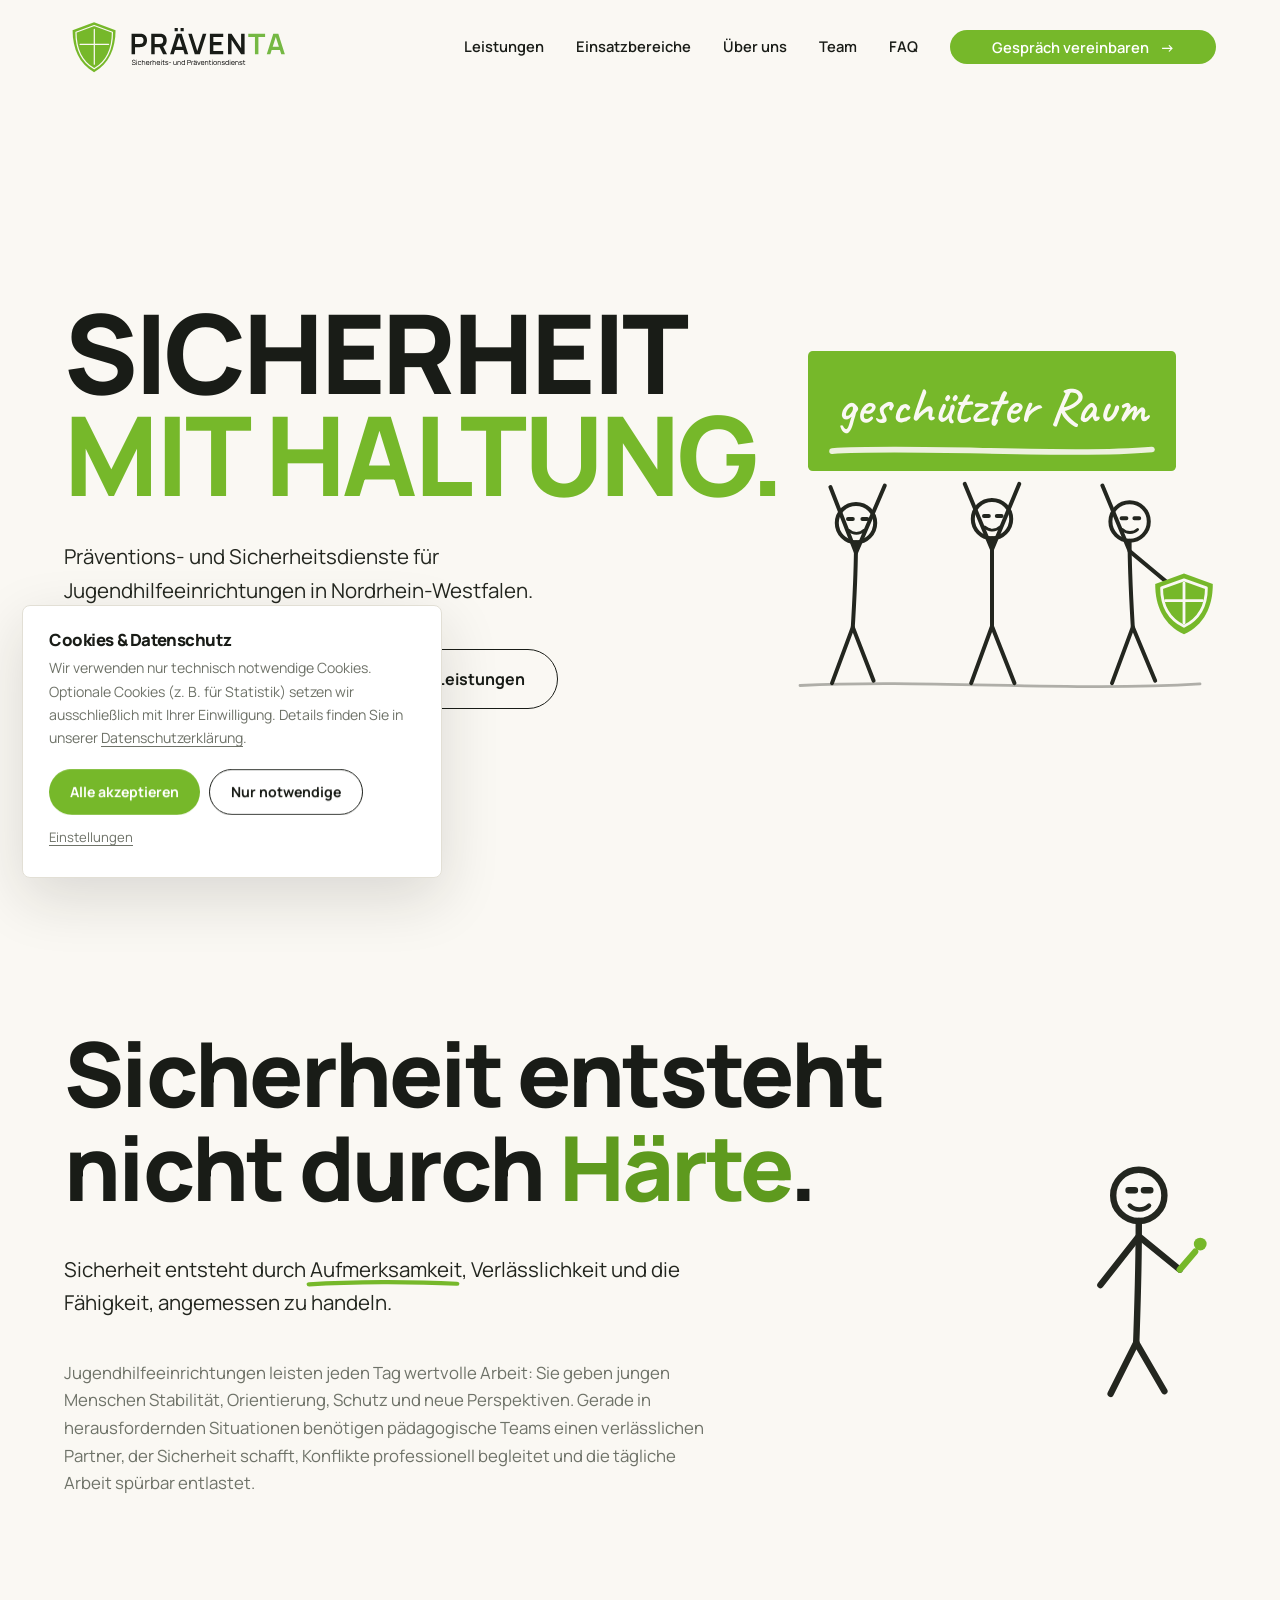
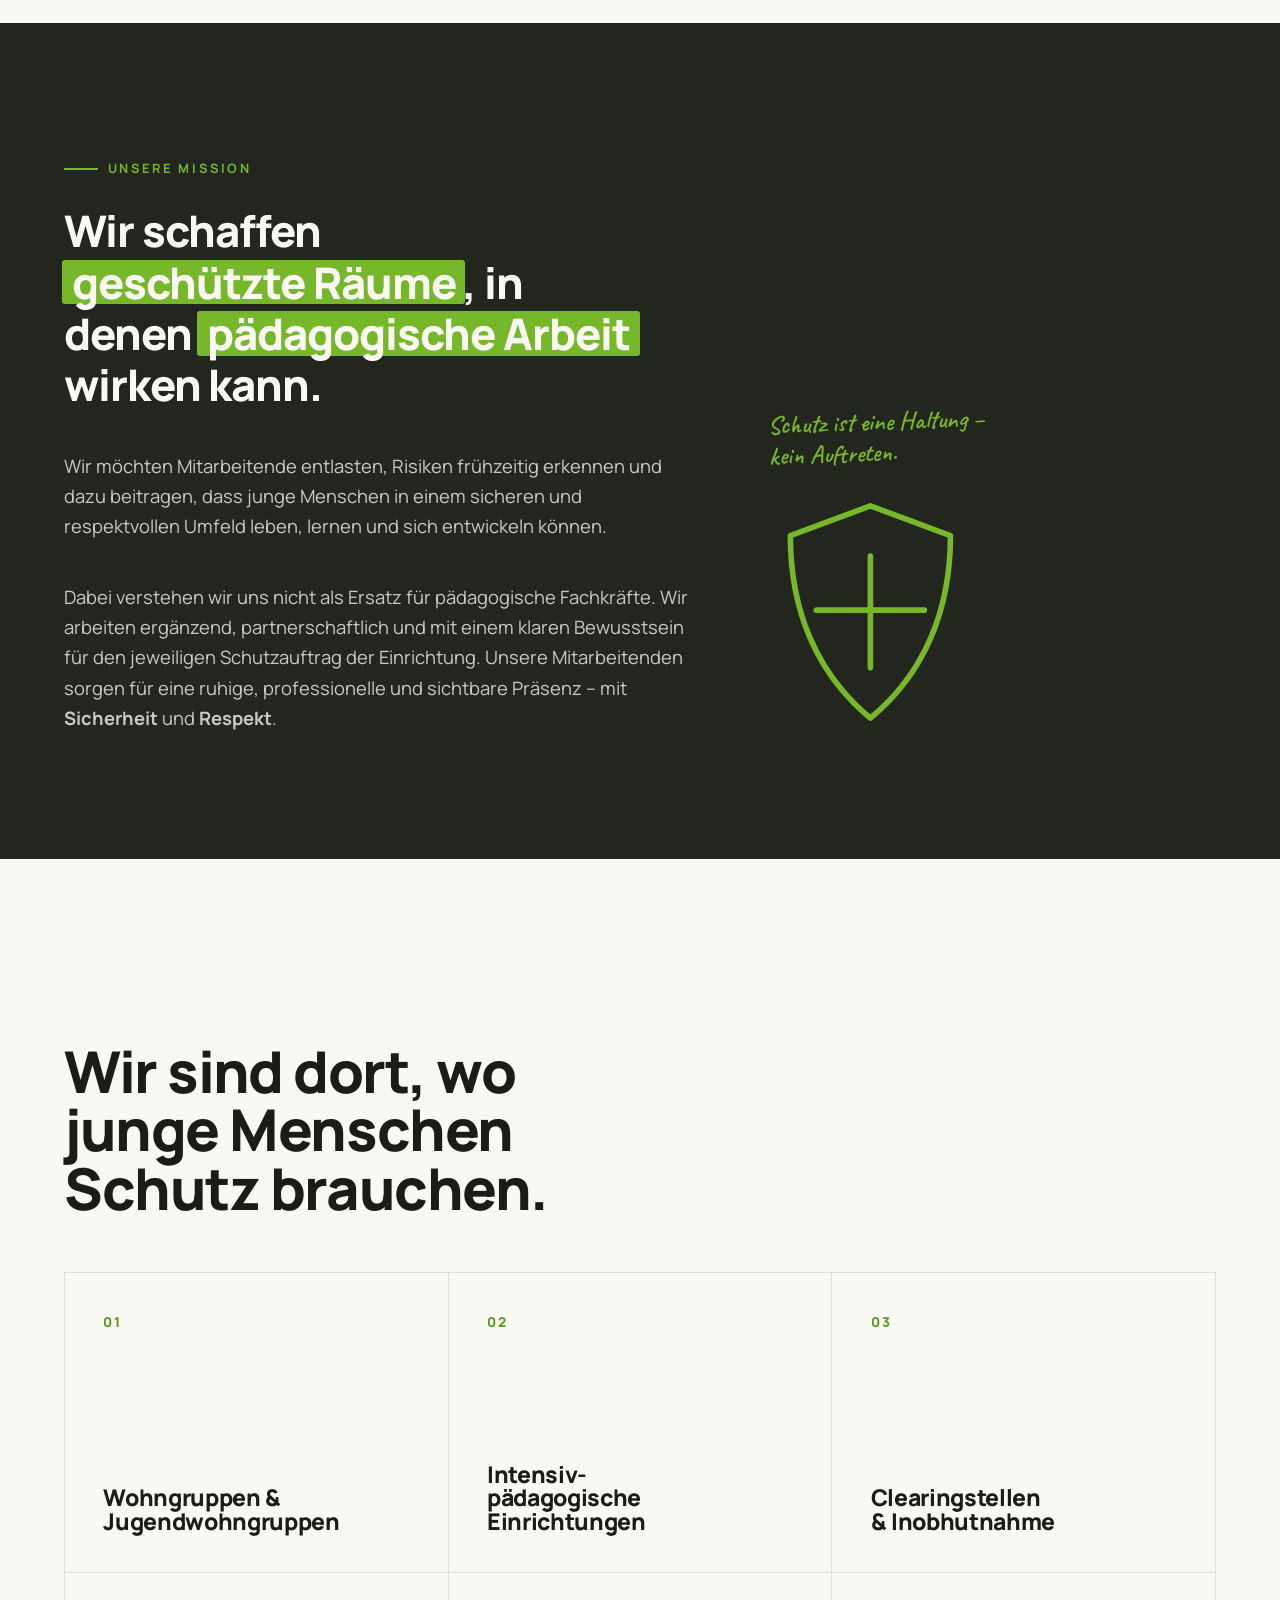
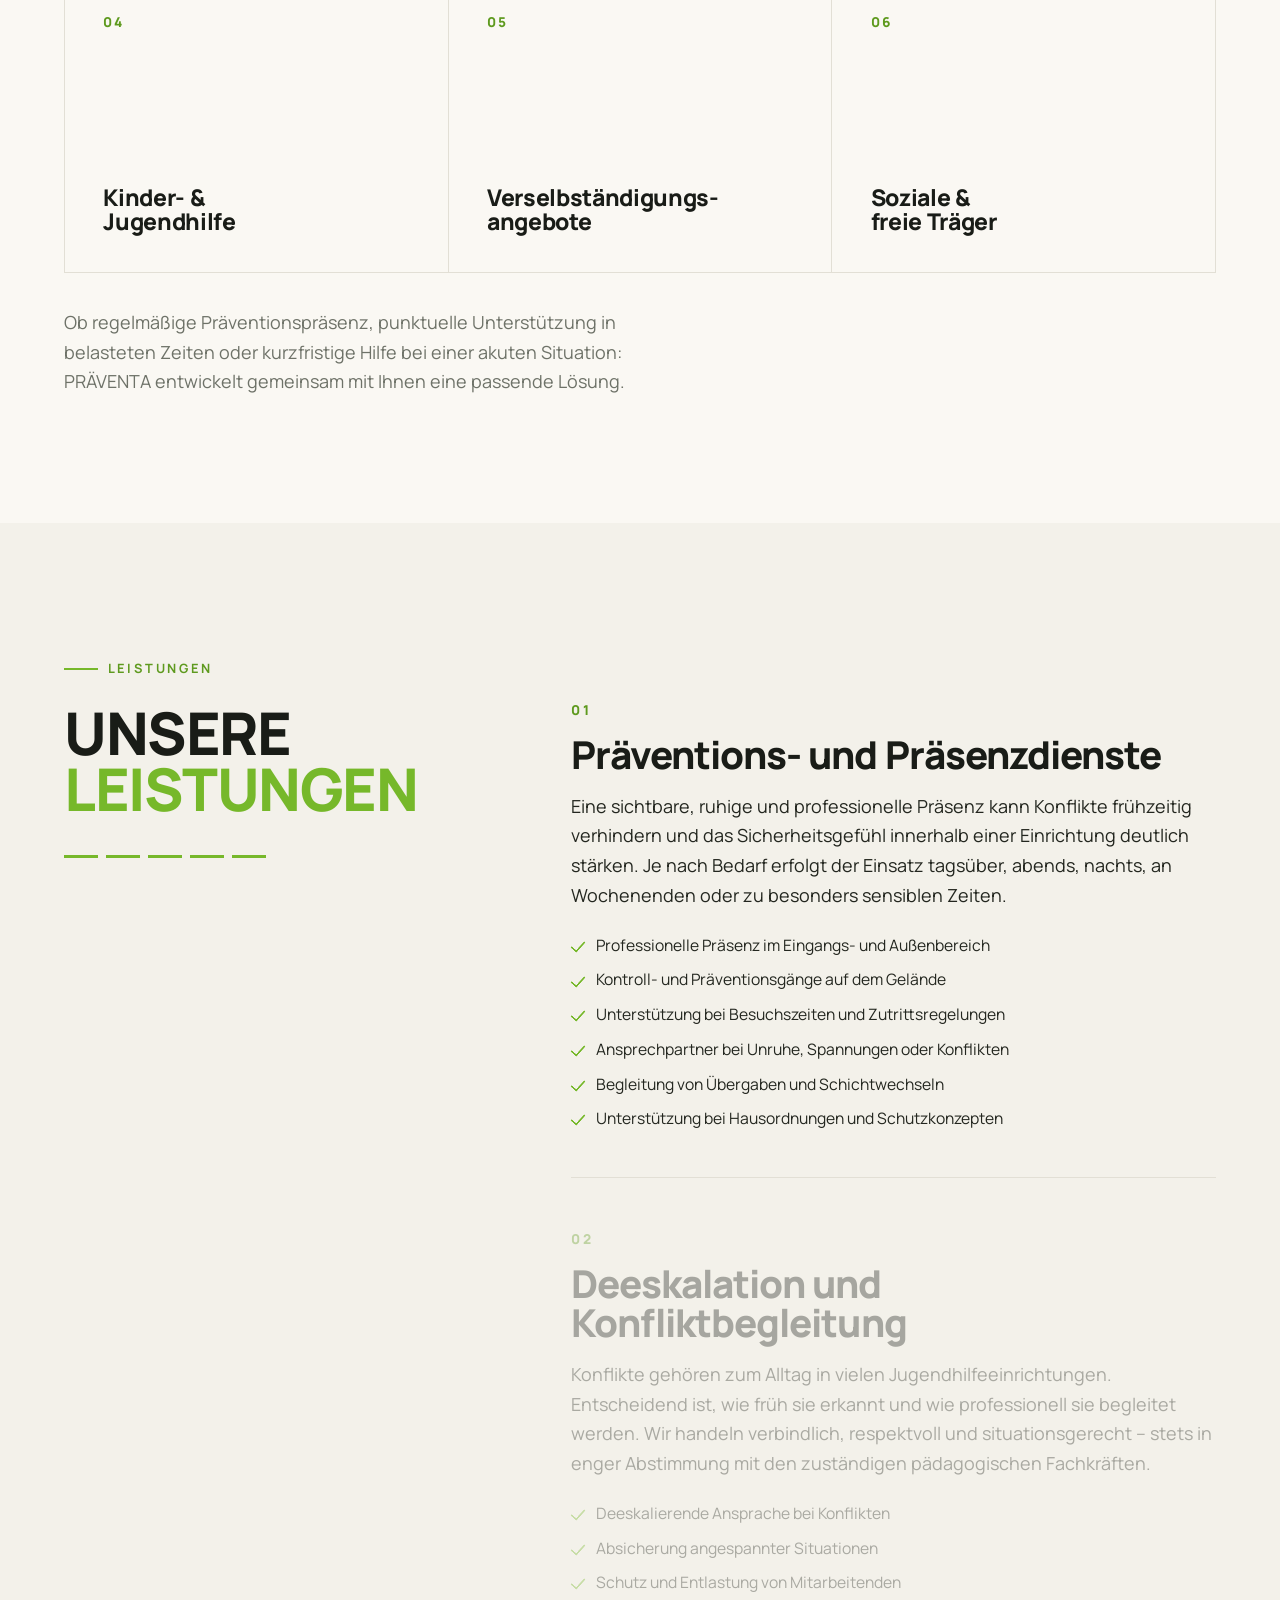
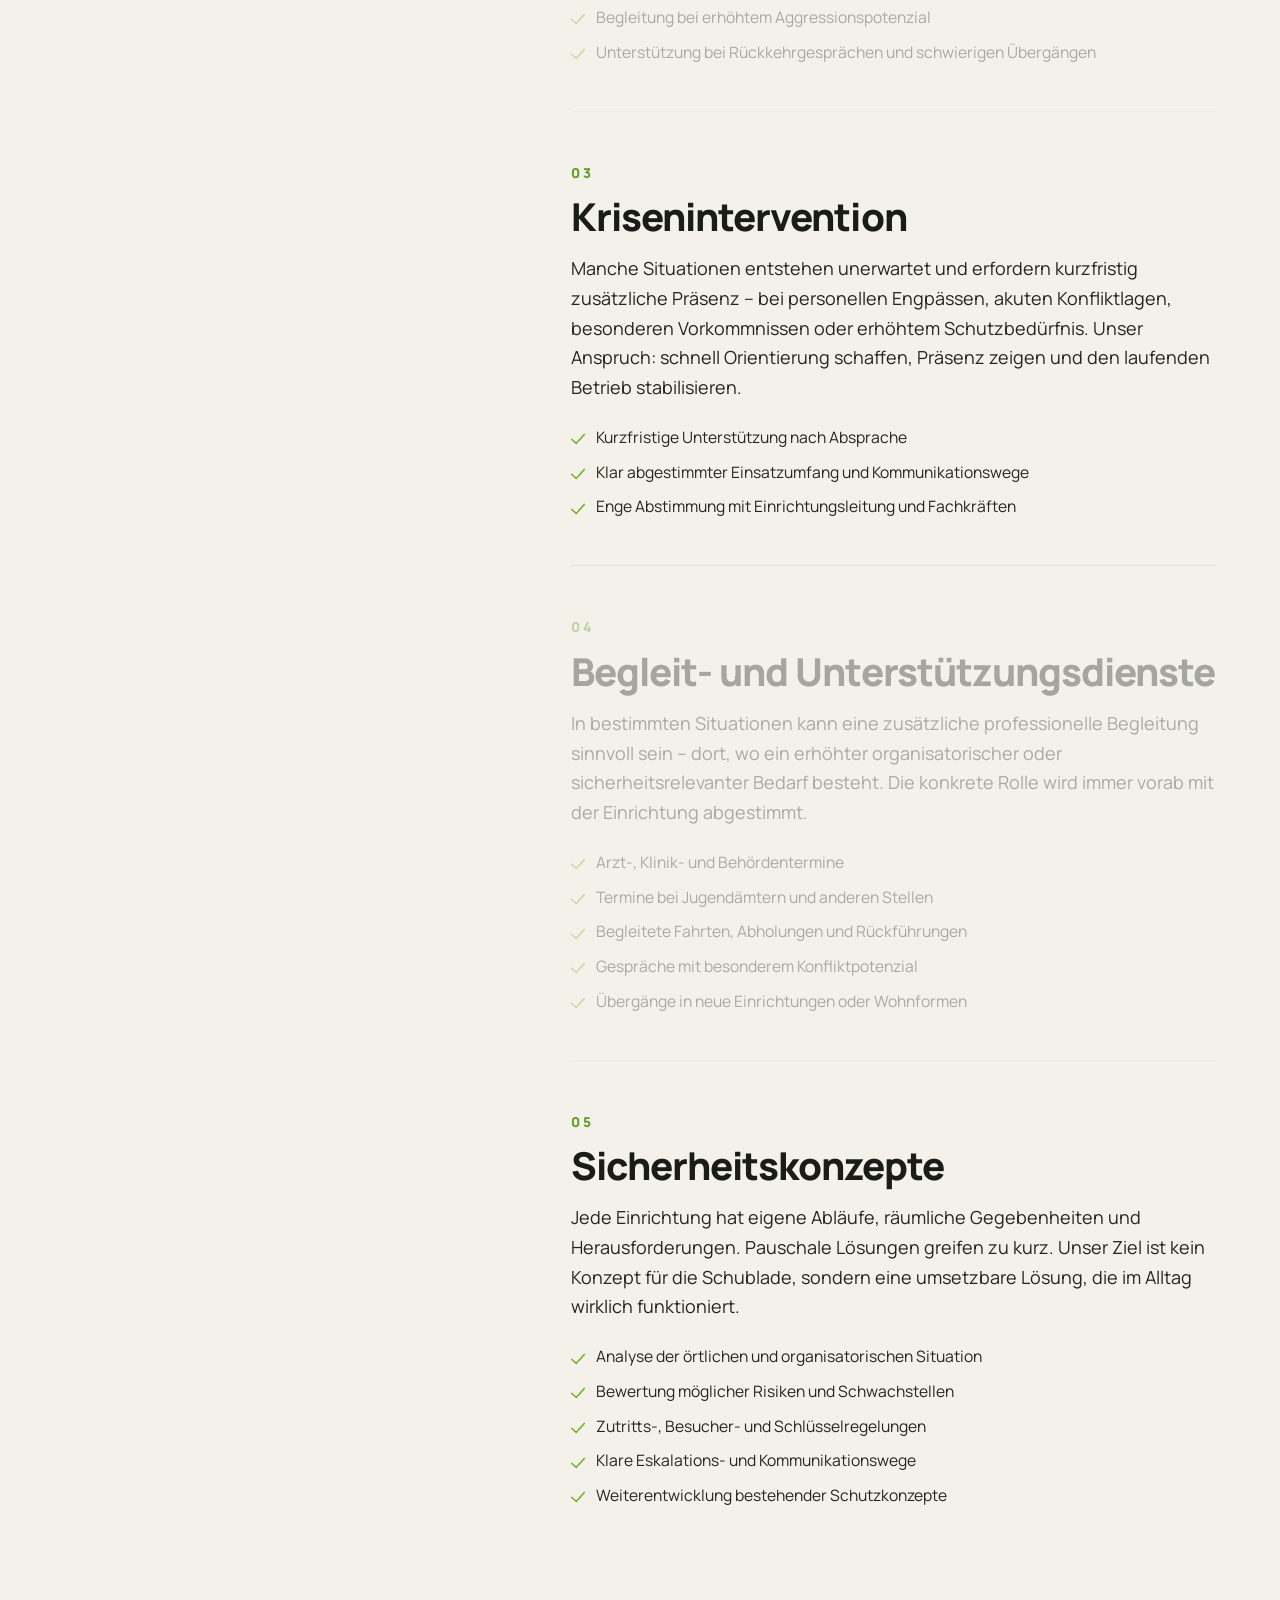
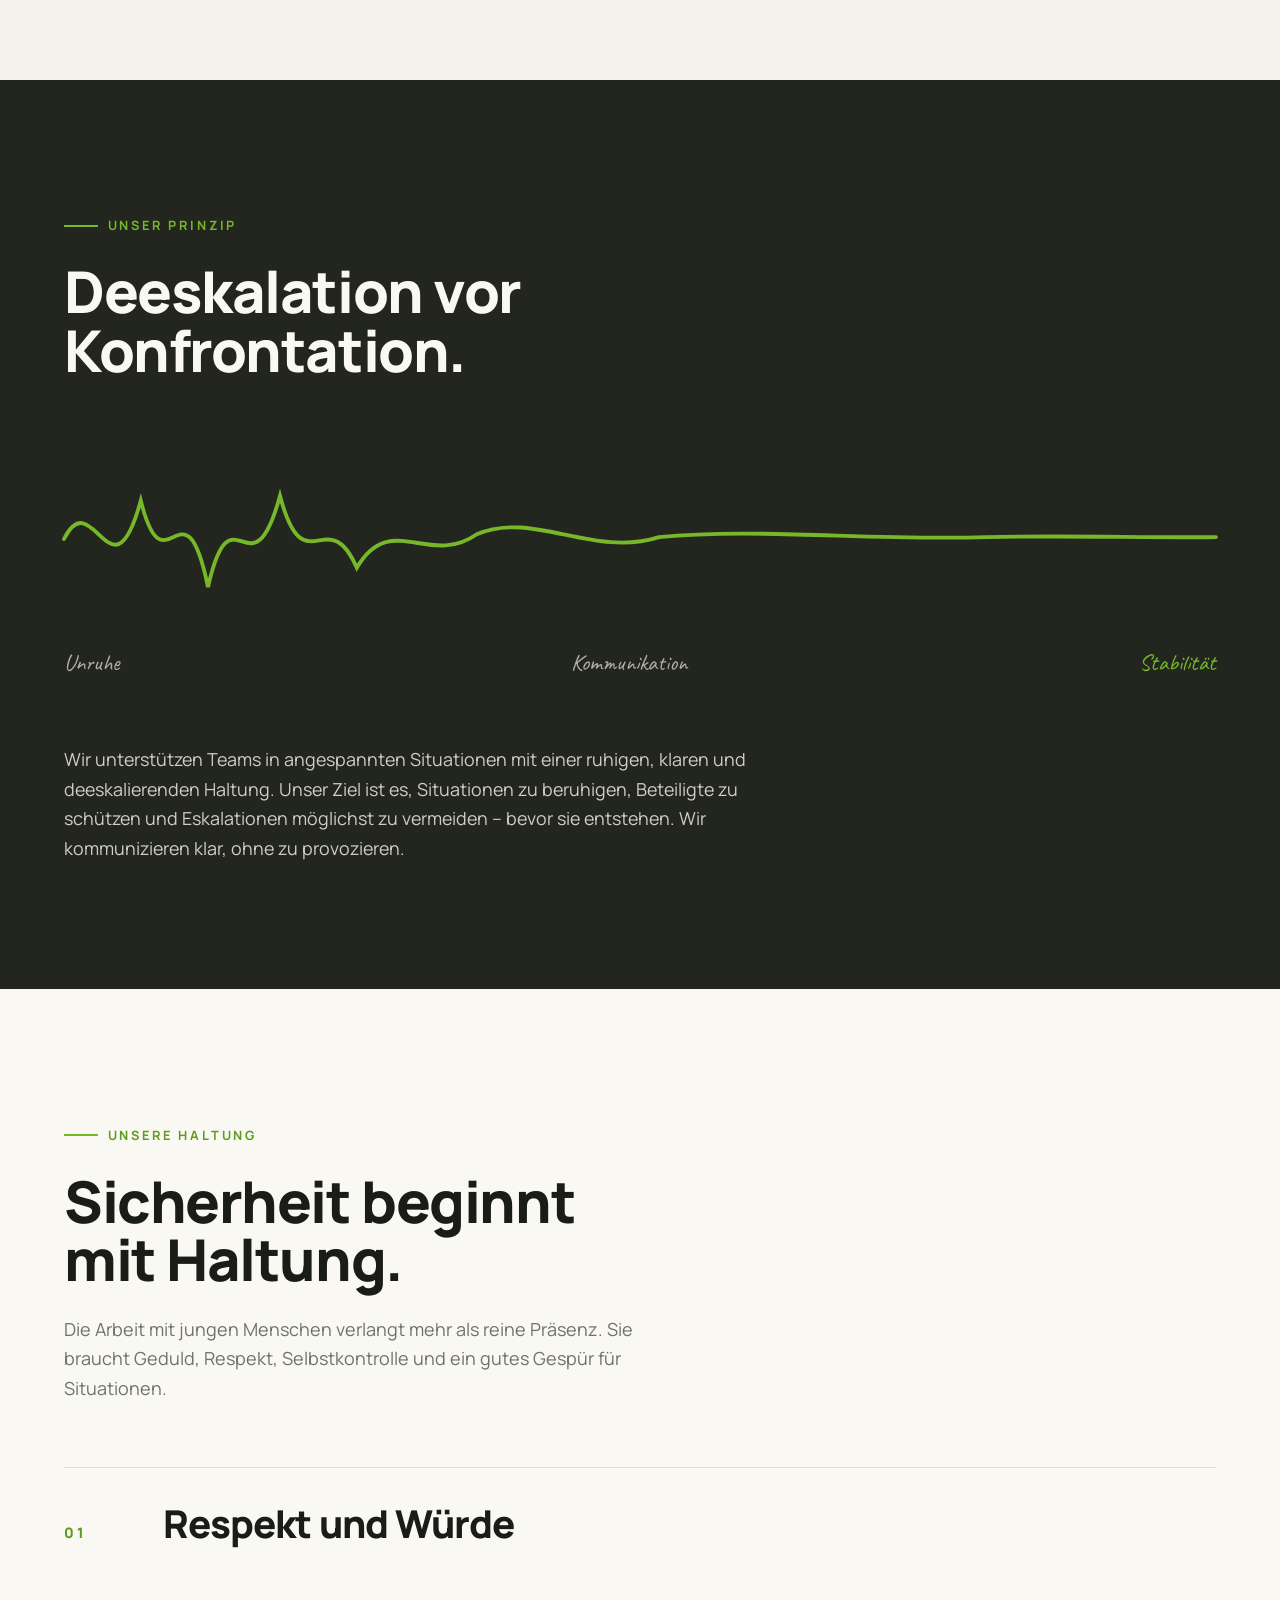
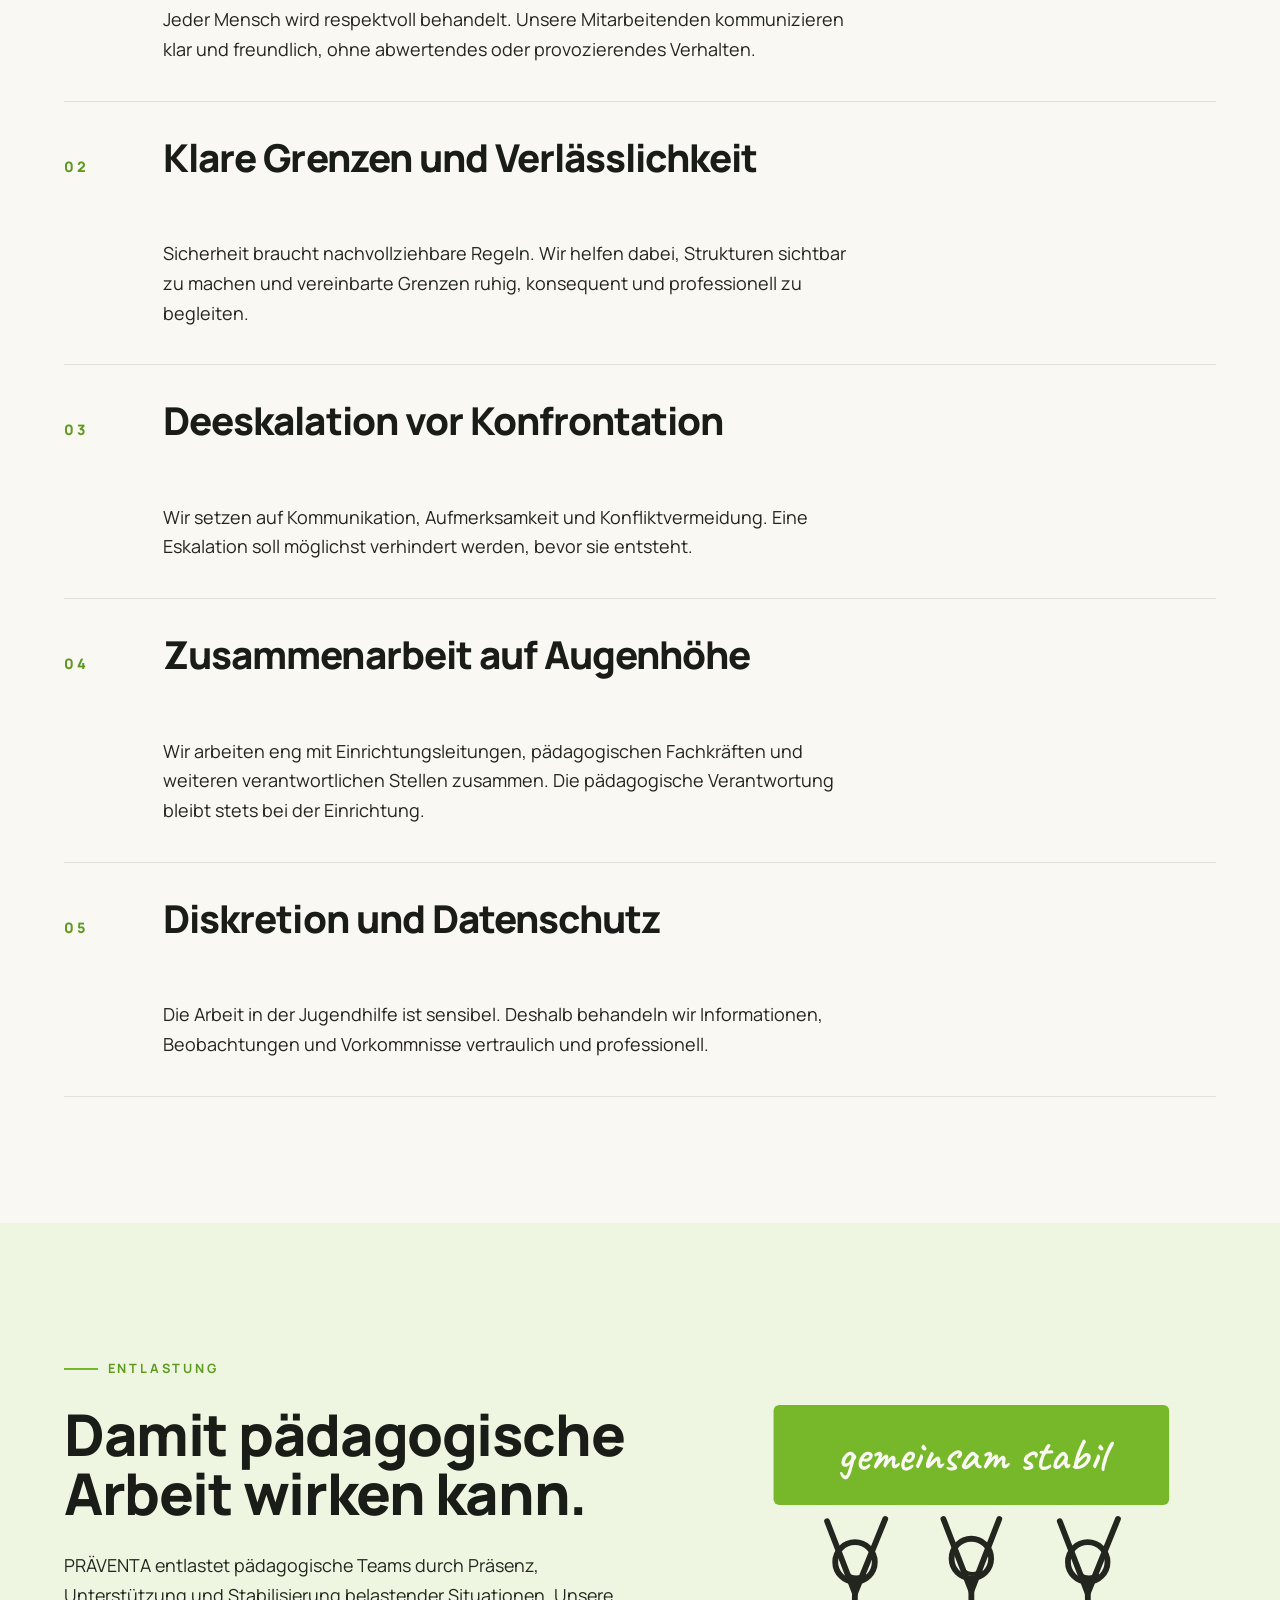
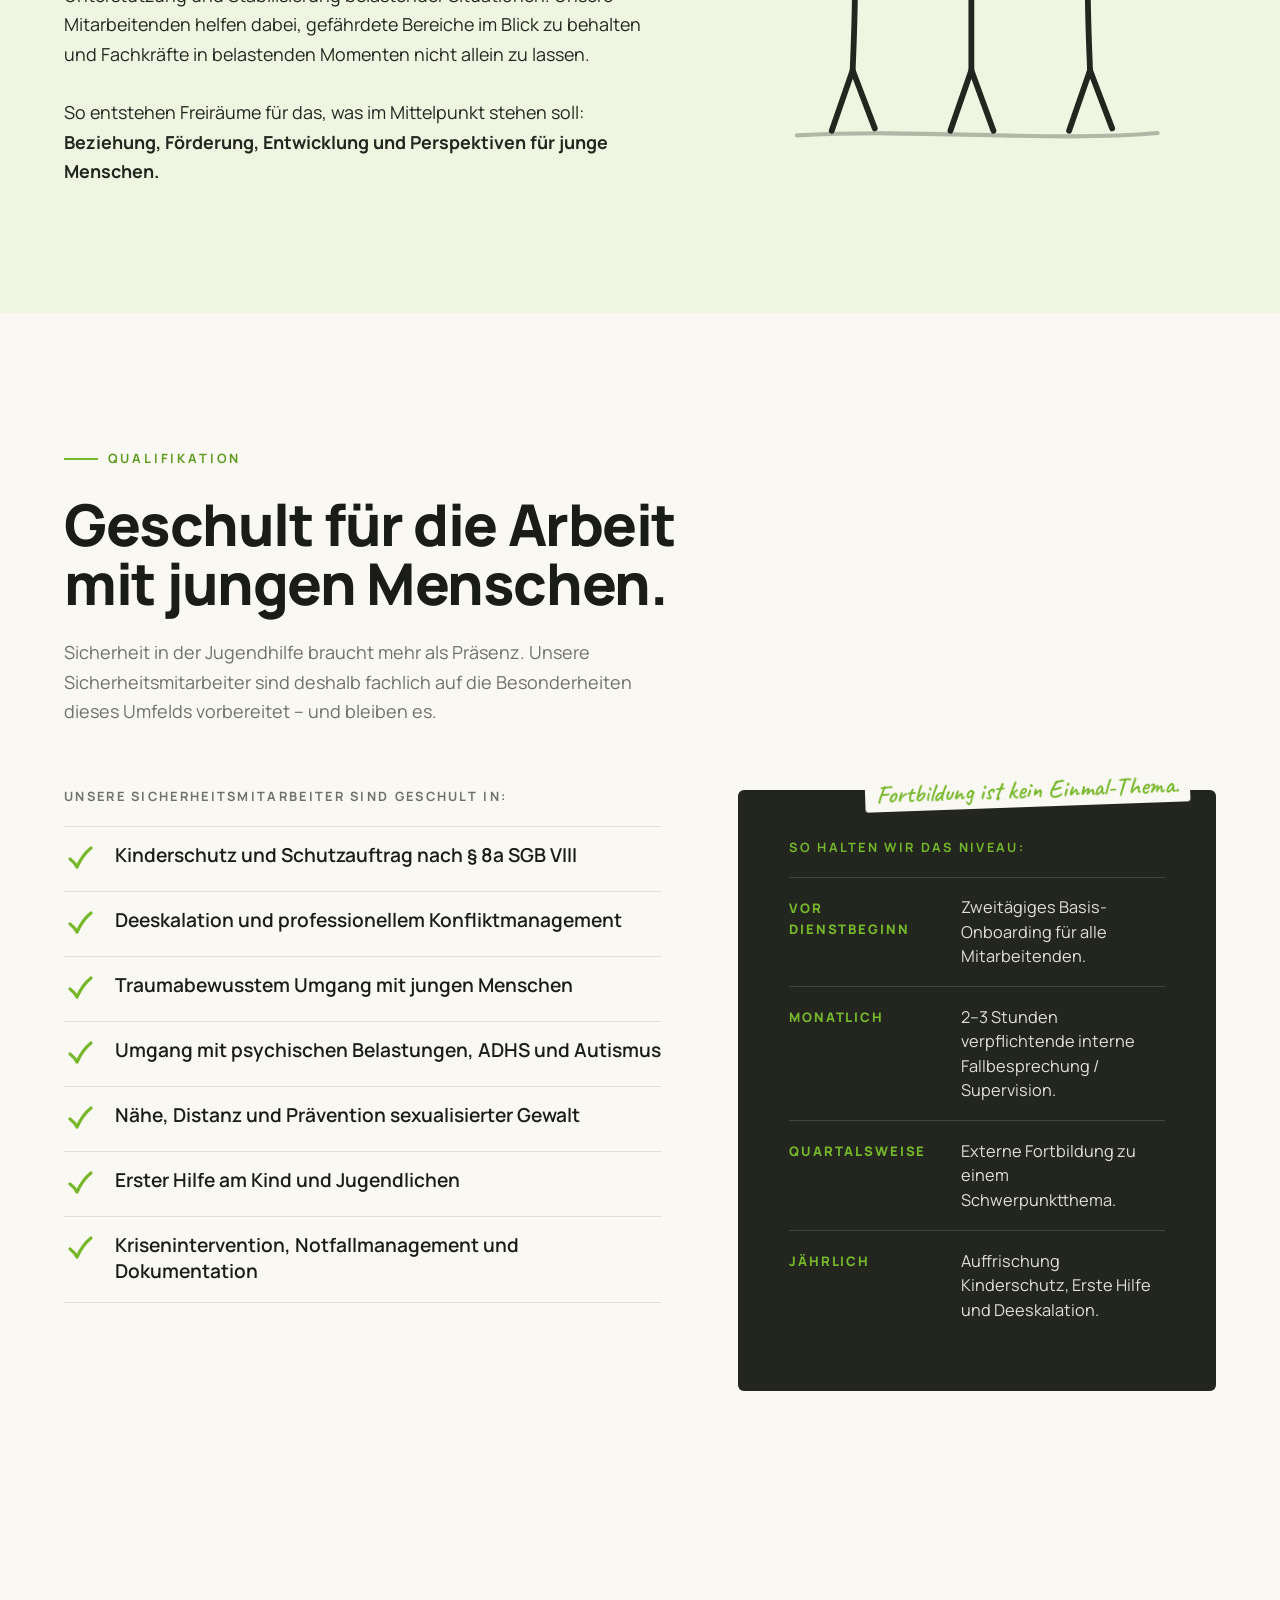
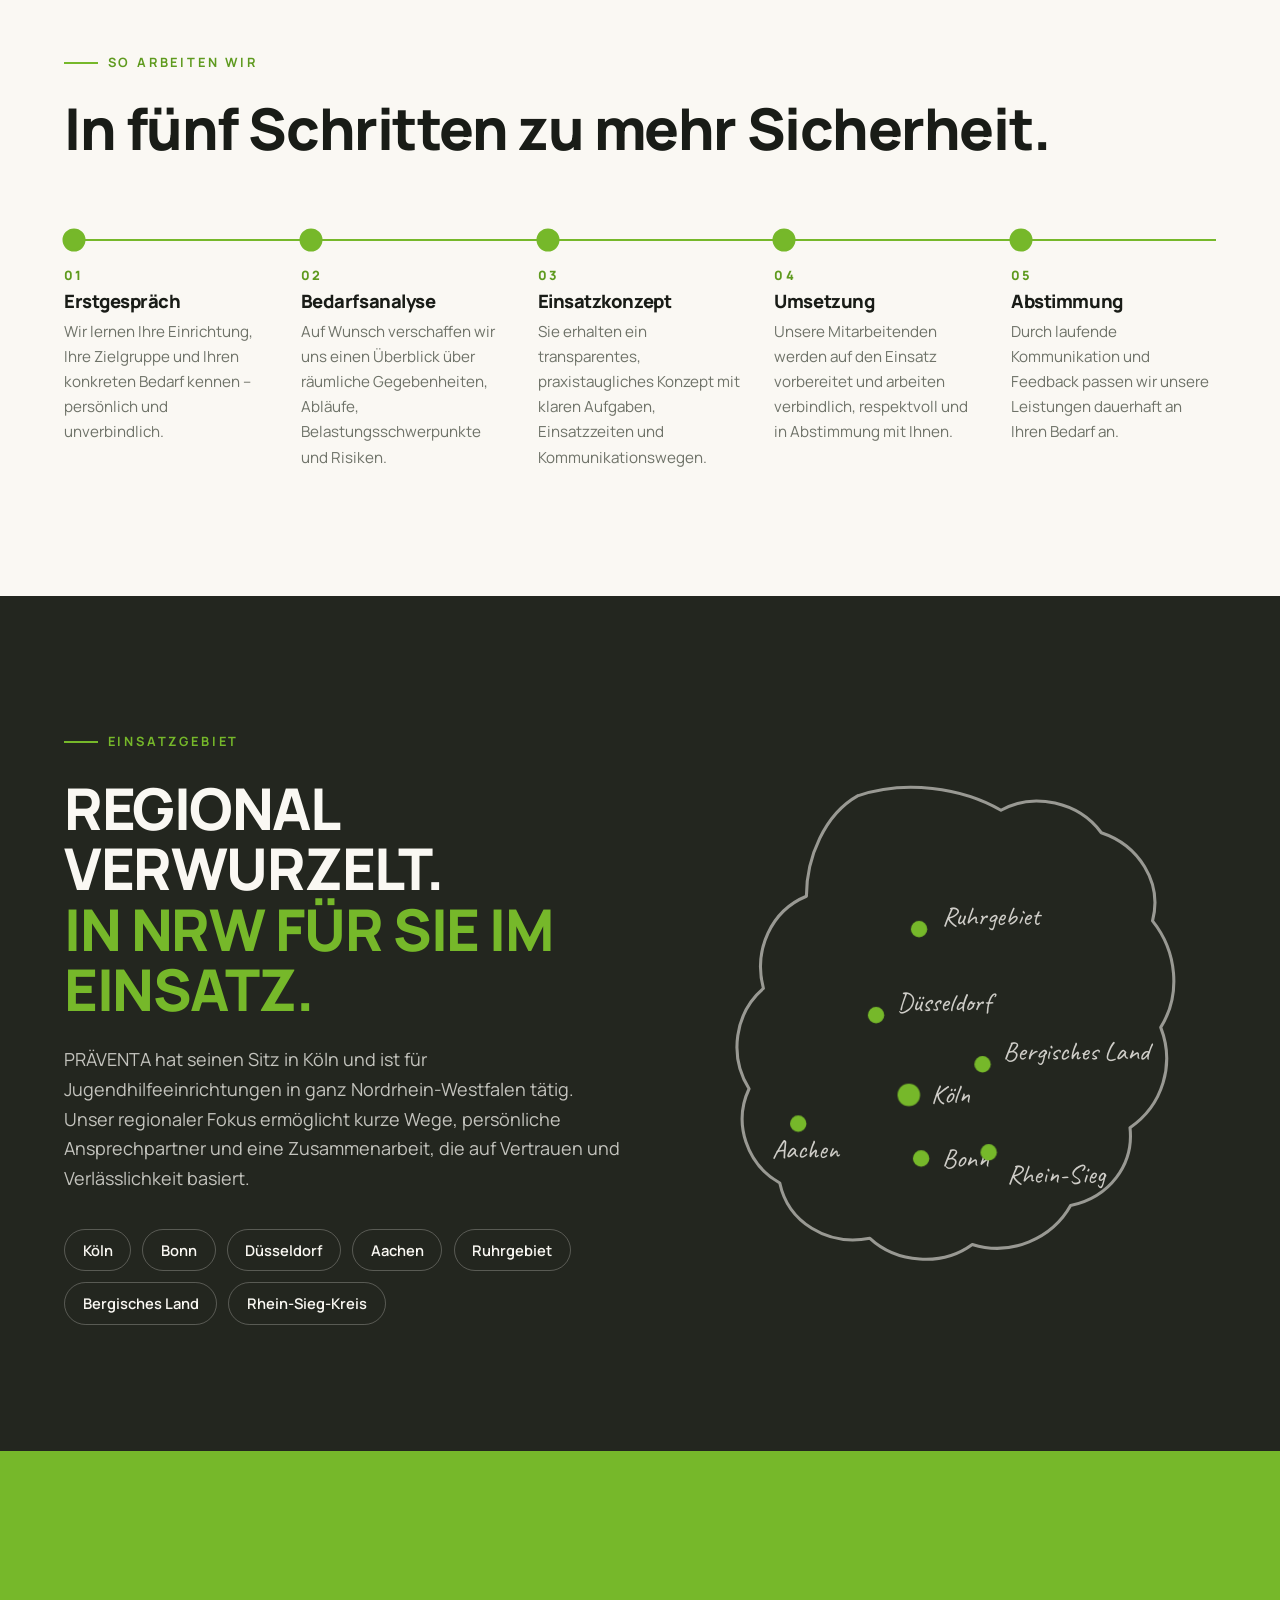
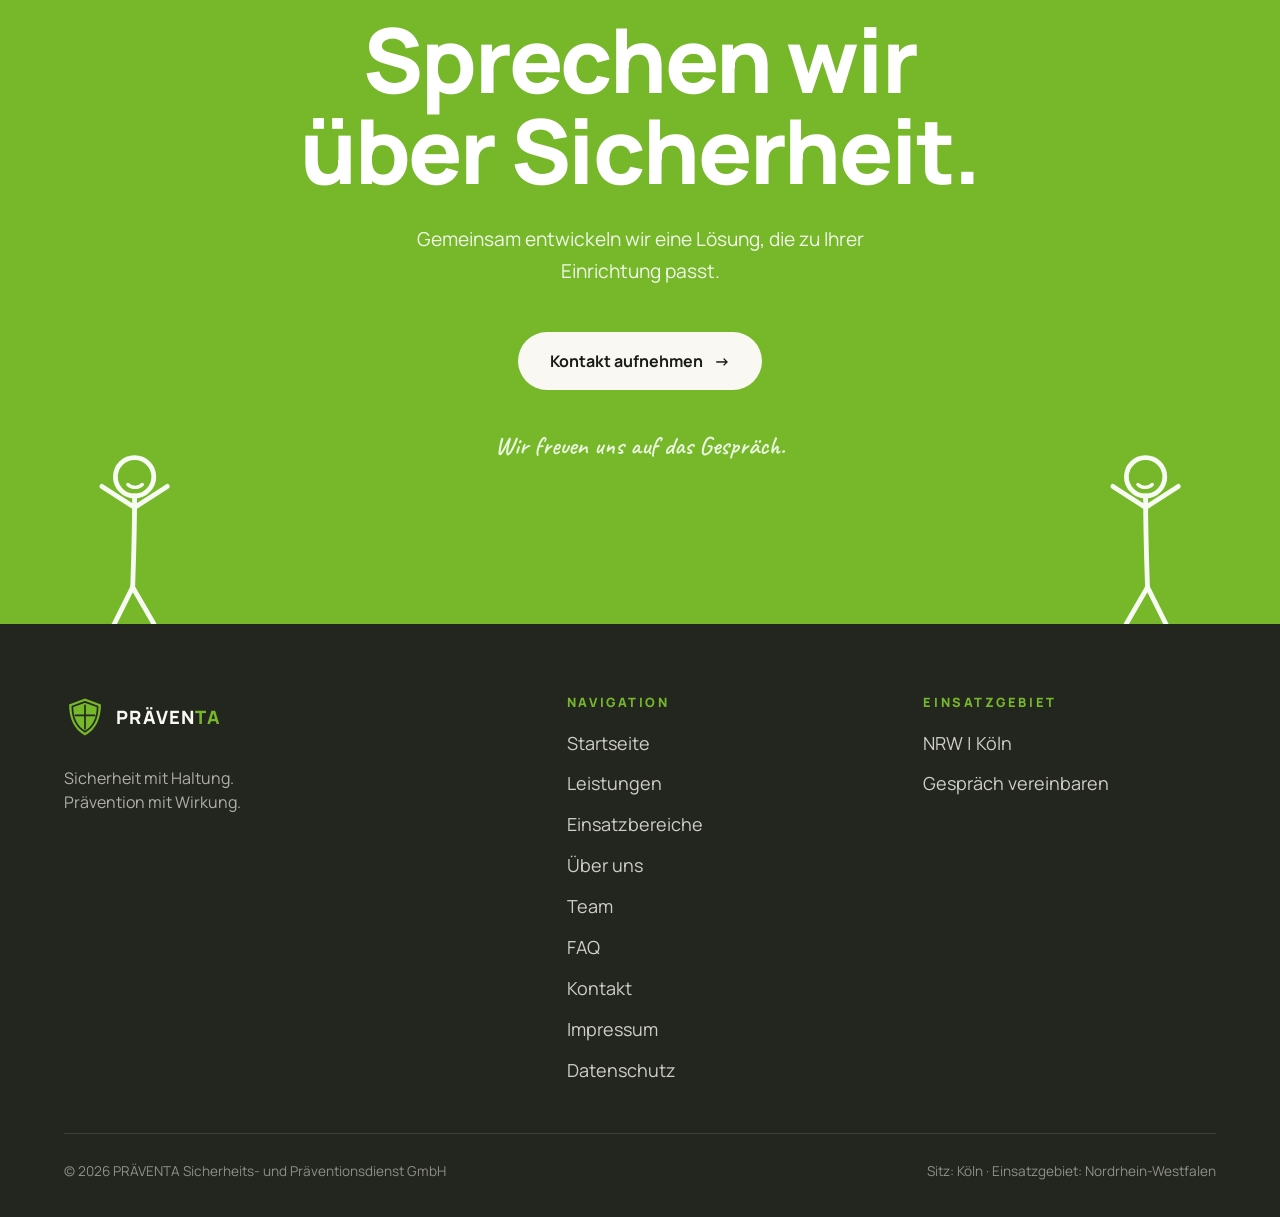
==== commit 12cd7ca1: "Startseite: Team-Link, Firmierung im Footer, Telefon im Schema" ====
--- a/index.html
+++ b/index.html
@@ -29,12 +29,17 @@
   {
     "@context": "https://schema.org",
     "@type": "LocalBusiness",
-    "name": "PRÄVENTA – Sicherheits- und Präventionsdienst",
+    "name": "PRÄVENTA Sicherheits- und Präventionsdienst GmbH",
+    "email": "info@praeventa-praevention.de",
+    "telephone": "+49 152 04293856",
+    "vatID": "DE350441914",
     "description": "Spezialisierter Sicherheits- und Präventionsdienst für Jugendhilfeeinrichtungen in Nordrhein-Westfalen. Präventions- und Präsenzdienste, Deeskalation, Krisenintervention, Begleitdienste und Sicherheitskonzepte.",
     "url": "https://www.praeventa-praevention.de/",
     "slogan": "Sicherheit mit Haltung. Prävention mit Wirkung.",
     "address": {
       "@type": "PostalAddress",
+      "streetAddress": "Immendorfer Hauptstr. 14",
+      "postalCode": "50997",
       "addressLocality": "Köln",
       "addressRegion": "Nordrhein-Westfalen",
       "addressCountry": "DE"
@@ -71,6 +76,7 @@
       <a href="/leistungen">Leistungen</a>
       <a href="/einsatzbereiche">Einsatzbereiche</a>
       <a href="/ueber-uns">Über uns</a>
+      <a href="/team">Team</a>
       <a href="/faq">FAQ</a>
       <a class="btn btn-green" href="/kontakt" data-cursor="ANFRAGE">Gespräch vereinbaren <span class="btn-arrow">→</span></a>
     </nav>
@@ -580,6 +586,7 @@
           <li><a href="/leistungen">Leistungen</a></li>
           <li><a href="/einsatzbereiche">Einsatzbereiche</a></li>
           <li><a href="/ueber-uns">Über uns</a></li>
+          <li><a href="/team">Team</a></li>
           <li><a href="/faq">FAQ</a></li>
           <li><a href="/kontakt">Kontakt</a></li>
           <li><a href="/impressum">Impressum</a></li>
@@ -595,7 +602,7 @@
       </div>
     </div>
     <div class="footer-meta">
-      <span>© <span data-year>2026</span> PRÄVENTA – Sicherheits- und Präventionsdienst</span>
+      <span>© <span data-year>2026</span> PRÄVENTA Sicherheits- und Präventionsdienst GmbH</span>
       <span>Sitz: Köln · Einsatzgebiet: Nordrhein-Westfalen</span>
     </div>
   </footer>
--- a/styles.css
+++ b/styles.css
@@ -1283,3 +1283,123 @@
 .page-cta { background: var(--green); color: var(--white); text-align: center; padding: clamp(3rem, 8vh, 5rem) clamp(1.5rem, 5vw, 4rem); border-radius: 10px; margin-bottom: clamp(4rem, 10vh, 7rem); }
 .page-cta h2 { font-size: var(--display-sm); margin-bottom: 0.8rem; }
 .page-cta p { margin: 0 auto 1.8rem; color: rgba(255,255,255,0.92); max-width: 36rem; }
+
+/* ===== Unterseite: Team ===== */
+.team-list {
+  display: grid;
+  gap: clamp(4rem, 10vh, 8rem);
+  padding-bottom: clamp(4rem, 10vh, 7rem);
+}
+.team-member {
+  display: grid;
+  grid-template-columns: minmax(0, 5fr) minmax(0, 7fr);
+  gap: clamp(2rem, 6vw, 6rem);
+  align-items: center;
+}
+.team-member:nth-child(even) .team-photo { order: 2; }
+.team-member:nth-child(even) .team-text { order: 1; }
+
+.team-photo {
+  position: relative;
+  max-width: 440px;
+  margin-inline: auto;
+  width: 100%;
+}
+.team-photo::before {
+  content: "";
+  position: absolute;
+  inset: 0;
+  background: var(--green);
+  border-radius: 6px;
+  transform: translate(14px, 14px);
+  transition: transform 0.9s var(--ease-out);
+  z-index: 0;
+}
+.team-member:nth-child(even) .team-photo::before { transform: translate(-14px, 14px); }
+.team-photo img {
+  position: relative;
+  z-index: 1;
+  display: block;
+  width: 100%;
+  height: auto;
+  aspect-ratio: 4 / 5;
+  object-fit: cover;
+  border-radius: 6px;
+  background: var(--paper-2);
+  filter: saturate(0.92);
+  transition: transform 0.9s var(--ease-out), filter 0.9s var(--ease-out);
+}
+.team-member:hover .team-photo img { transform: translate(-4px, -4px); filter: saturate(1); }
+.team-member:hover .team-photo::before { transform: translate(20px, 20px); }
+.team-member:nth-child(even):hover .team-photo::before { transform: translate(-20px, 20px); }
+
+.team-mark {
+  position: absolute;
+  z-index: 2;
+  width: 92px; height: 92px;
+  right: -28px; bottom: -22px;
+  stroke: var(--green-ink);
+  opacity: 0;
+  stroke-dasharray: 340;
+  stroke-dashoffset: 340;
+  transition: stroke-dashoffset 1.4s var(--ease-out) 0.35s, opacity 0.4s ease 0.3s;
+}
+.team-member:nth-child(even) .team-mark { right: auto; left: -28px; }
+.team-member.in-view .team-mark { opacity: 1; stroke-dashoffset: 0; }
+
+.team-num {
+  display: block;
+  font-size: 0.8rem;
+  font-weight: 700;
+  letter-spacing: 0.22em;
+  color: var(--green-deep);
+  margin-bottom: 1.2rem;
+}
+.team-name {
+  font-size: clamp(1.8rem, 3.6vw, 3rem);
+  line-height: 1.05;
+  letter-spacing: -0.01em;
+  margin-bottom: 0.5rem;
+}
+.team-role {
+  font-family: var(--font-hand);
+  font-size: clamp(1.3rem, 2.2vw, 1.7rem);
+  color: var(--green-deep);
+  font-weight: 600;
+  margin-bottom: 1.4rem;
+}
+.team-bio {
+  color: var(--anthracite);
+  max-width: 46rem;
+  line-height: 1.65;
+}
+.team-mail {
+  display: inline-flex;
+  align-items: center;
+  gap: 0.6rem;
+  margin-top: 1.6rem;
+  font-weight: 700;
+  color: var(--ink);
+  text-decoration: none;
+  border-bottom: 2px solid var(--green);
+  padding-bottom: 0.2rem;
+  transition: color 0.4s var(--ease-out), border-color 0.4s var(--ease-out);
+  word-break: break-all;
+}
+.team-mail .btn-arrow { transition: transform 0.5s var(--ease-out); }
+.team-mail:hover { color: var(--green-deep); border-color: var(--green-deep); }
+.team-mail:hover .btn-arrow { transform: translateX(6px); }
+
+@media (max-width: 860px) {
+  .team-member { grid-template-columns: 1fr; gap: 2rem; }
+  .team-member:nth-child(even) .team-photo,
+  .team-member:nth-child(even) .team-text { order: initial; }
+  .team-photo { max-width: 360px; margin-inline: 0; }
+  .team-member:nth-child(even) .team-photo::before { transform: translate(14px, 14px); }
+  .team-member:nth-child(even) .team-mark { left: auto; right: -20px; }
+  .team-mark { width: 72px; height: 72px; right: -20px; bottom: -16px; }
+}
+@media (prefers-reduced-motion: reduce) {
+  .team-mark { stroke-dashoffset: 0; opacity: 1; transition: none; }
+  .team-photo img, .team-photo::before { transition: none; }
+}
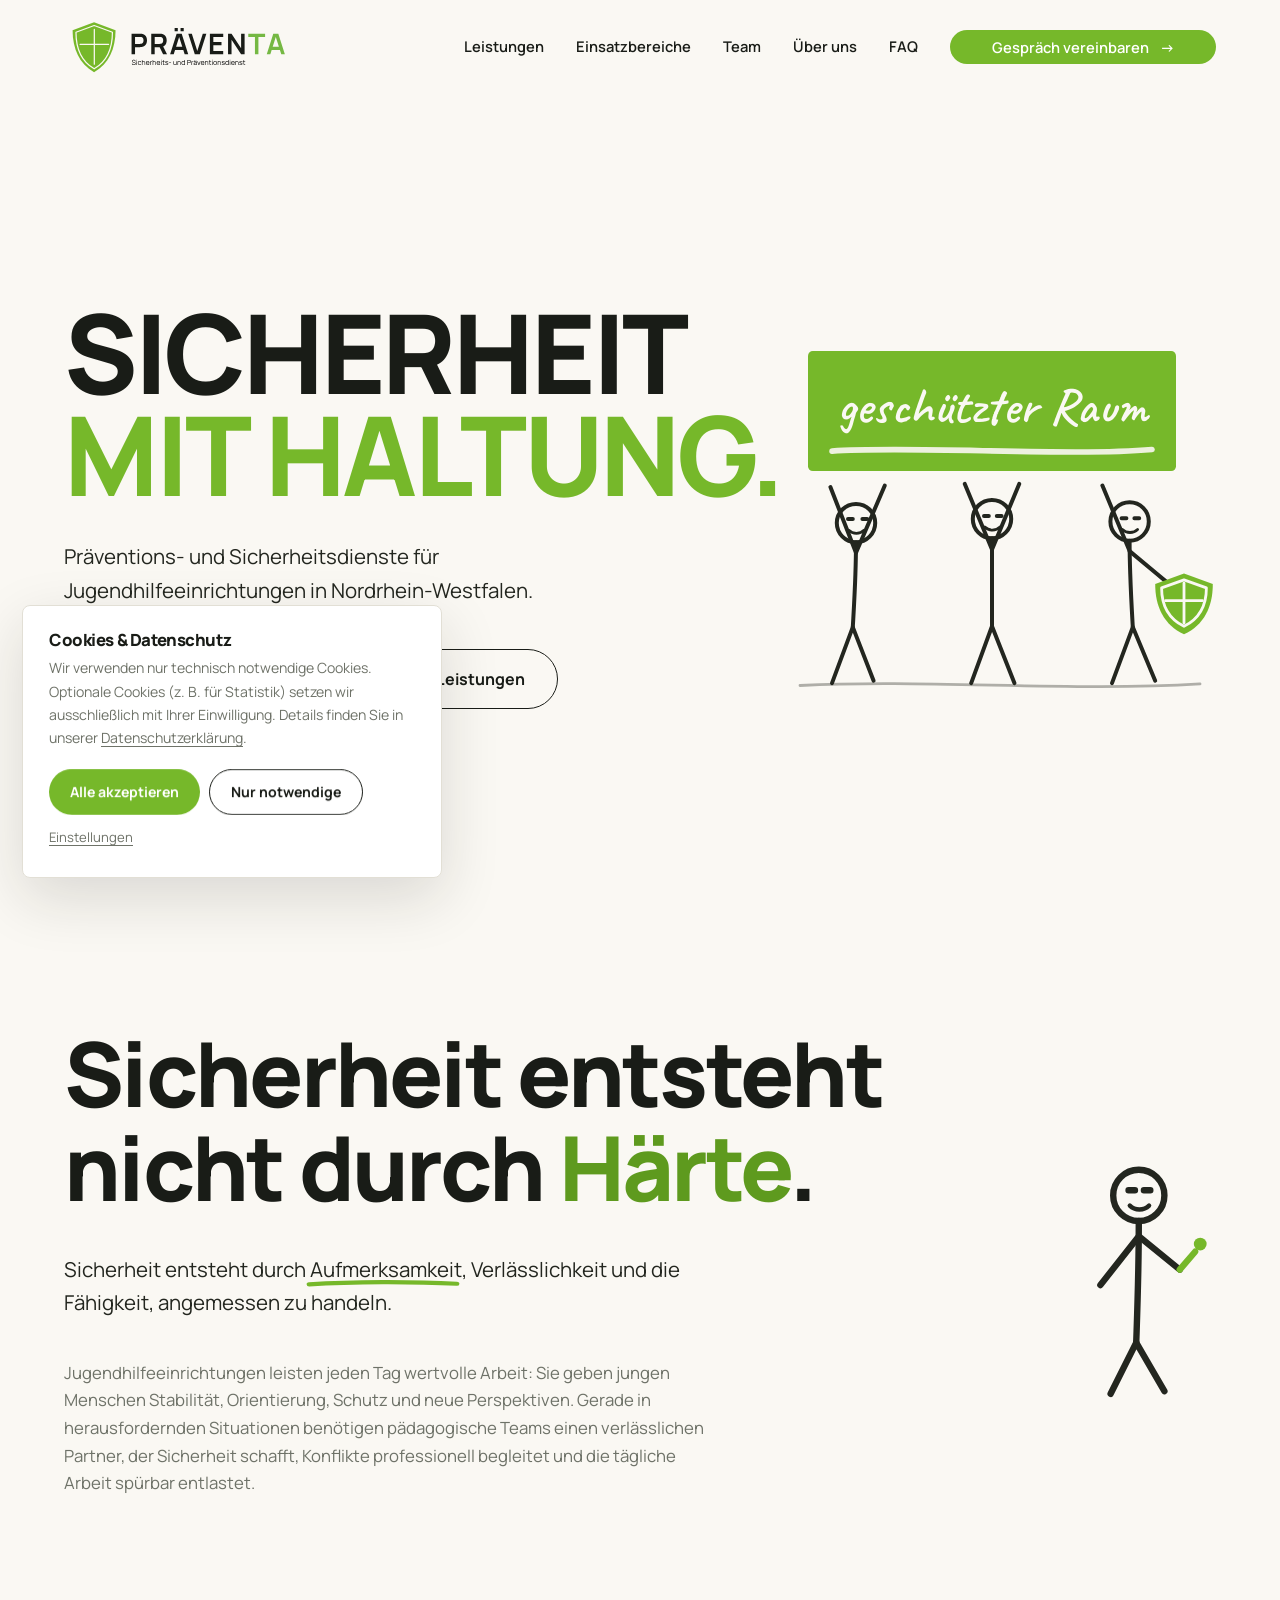
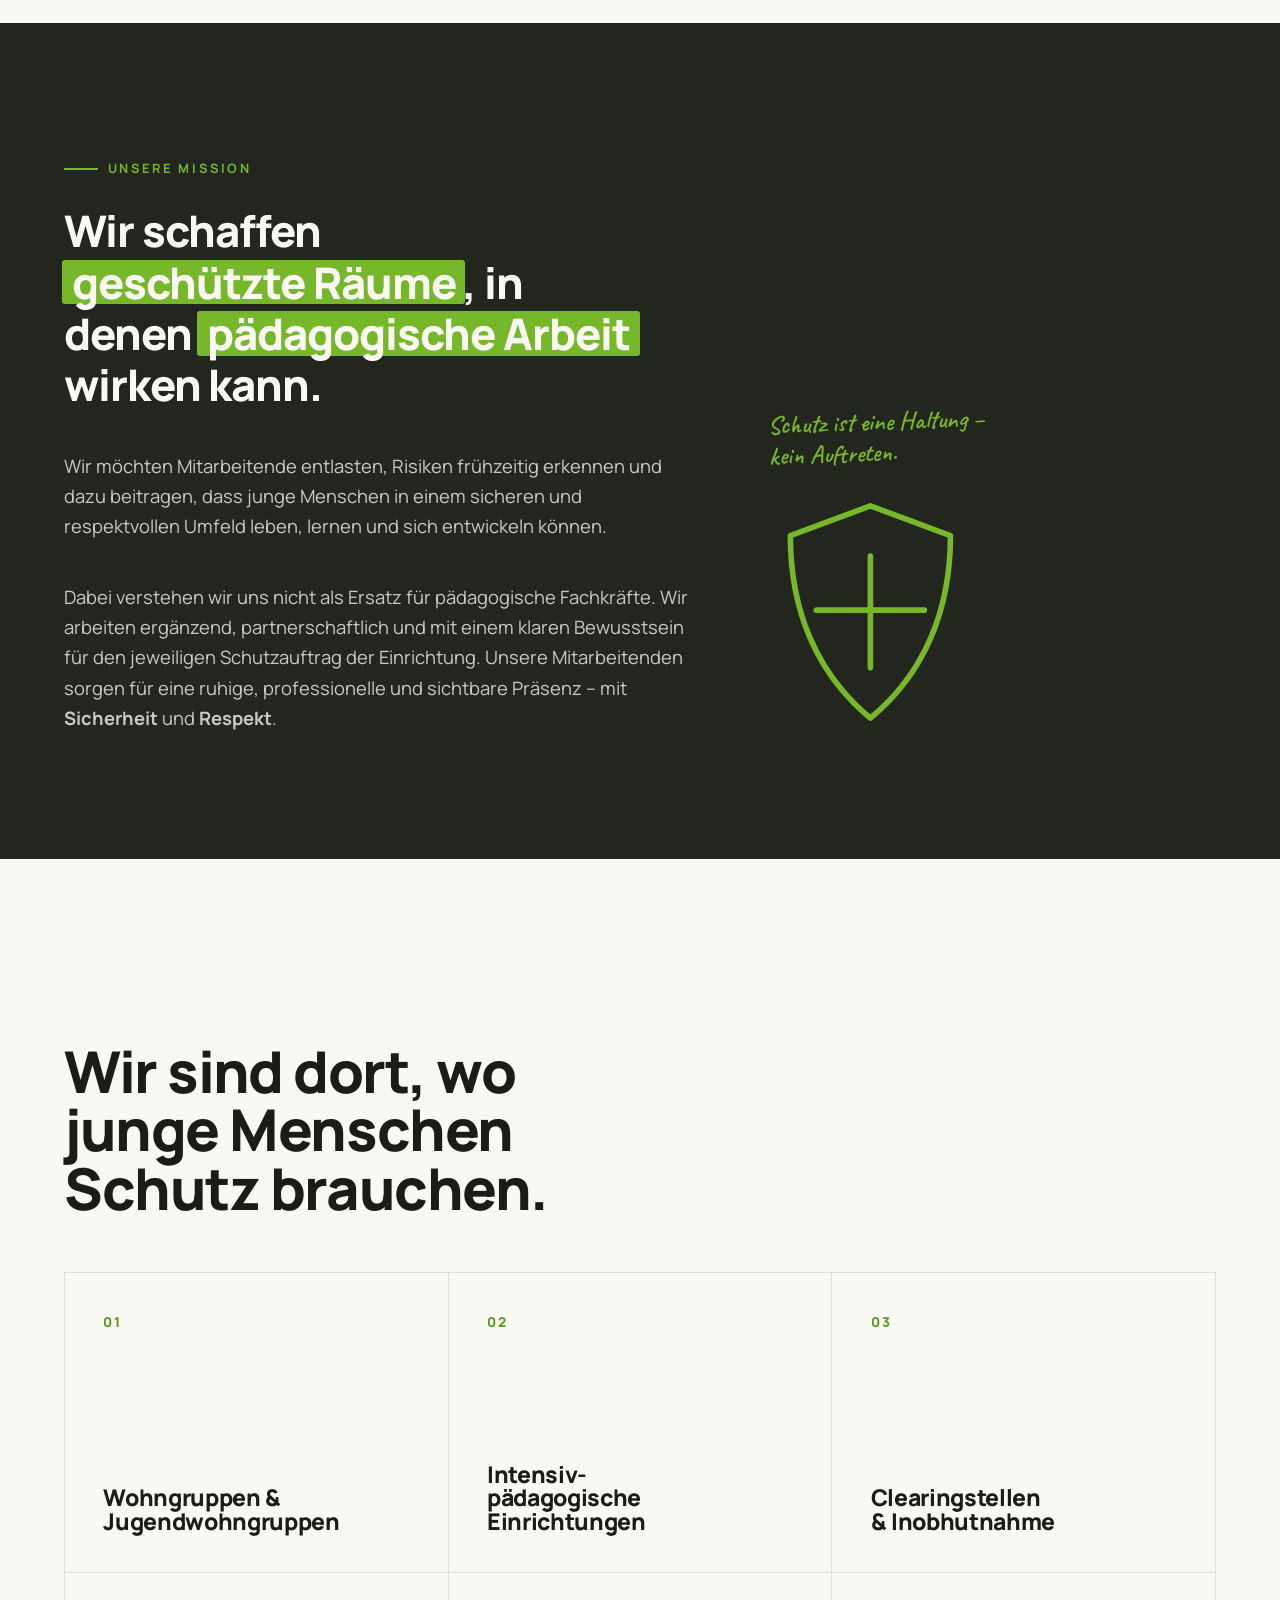
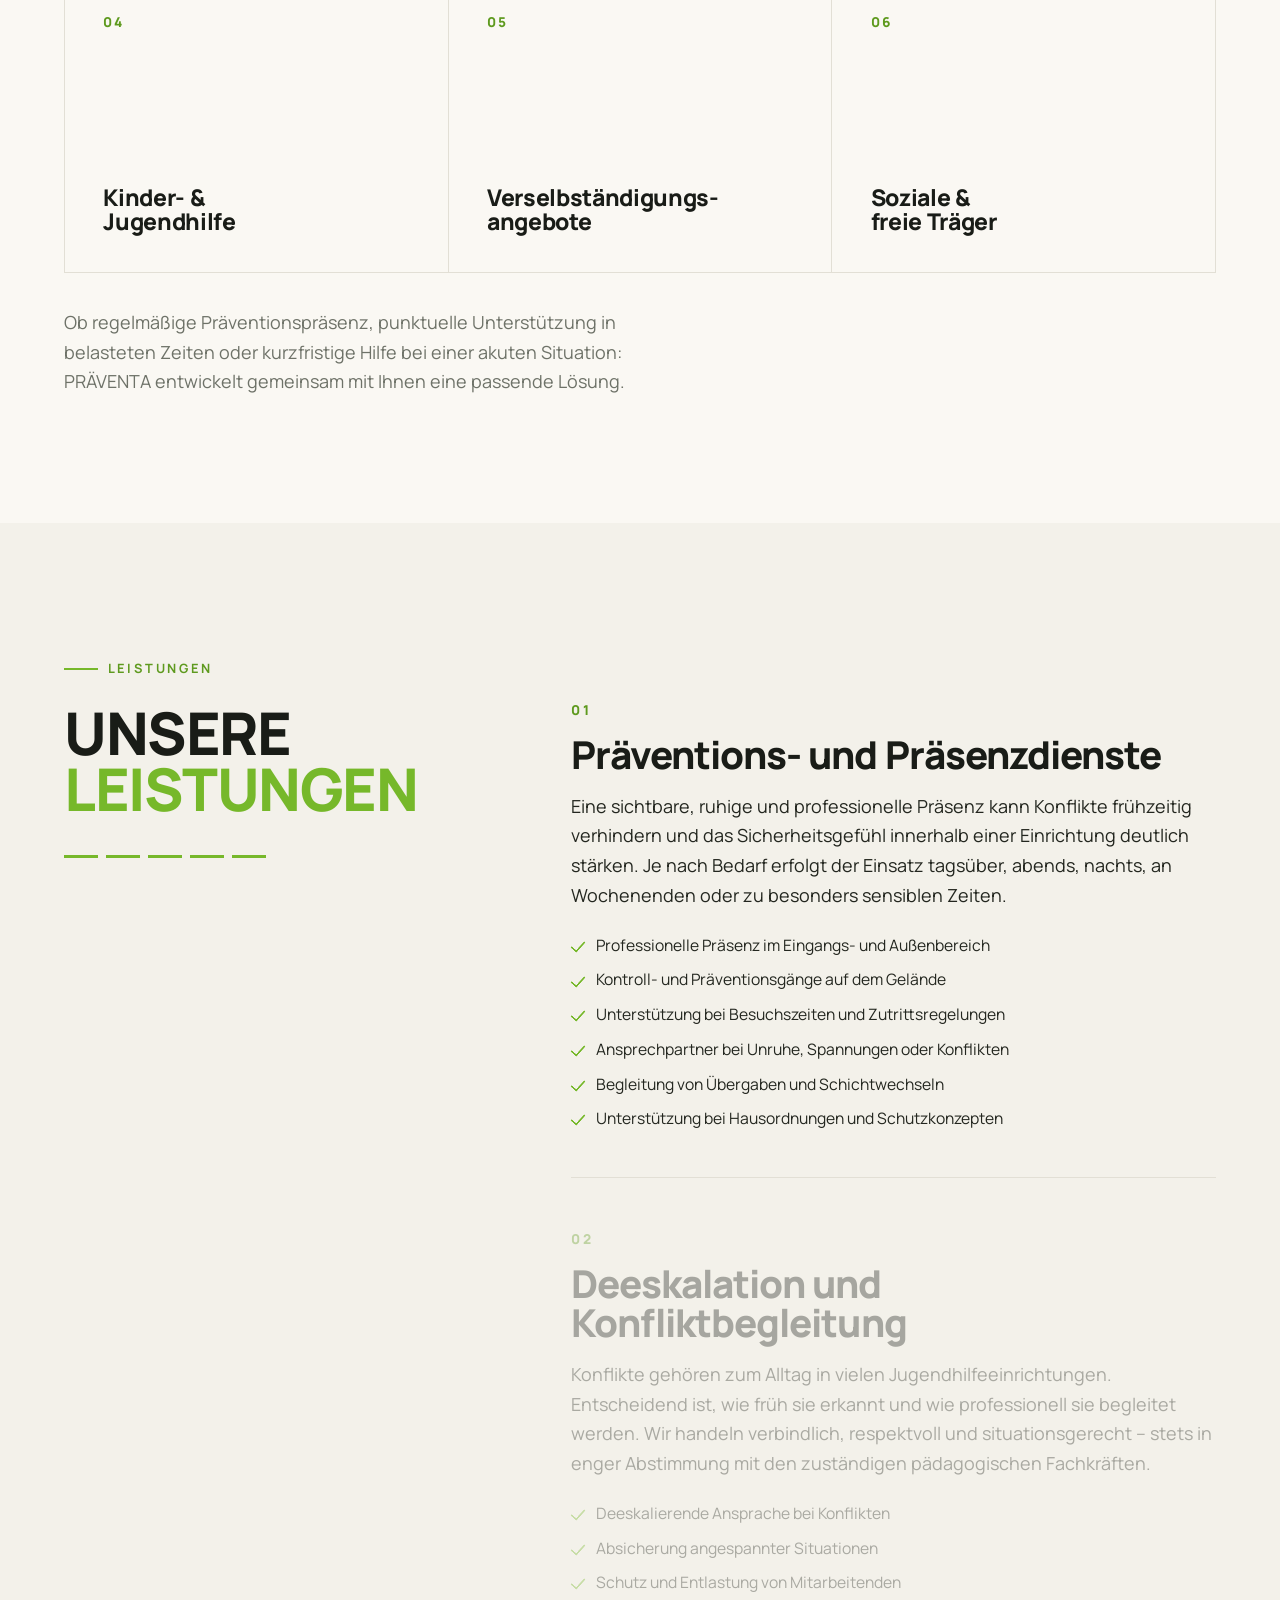
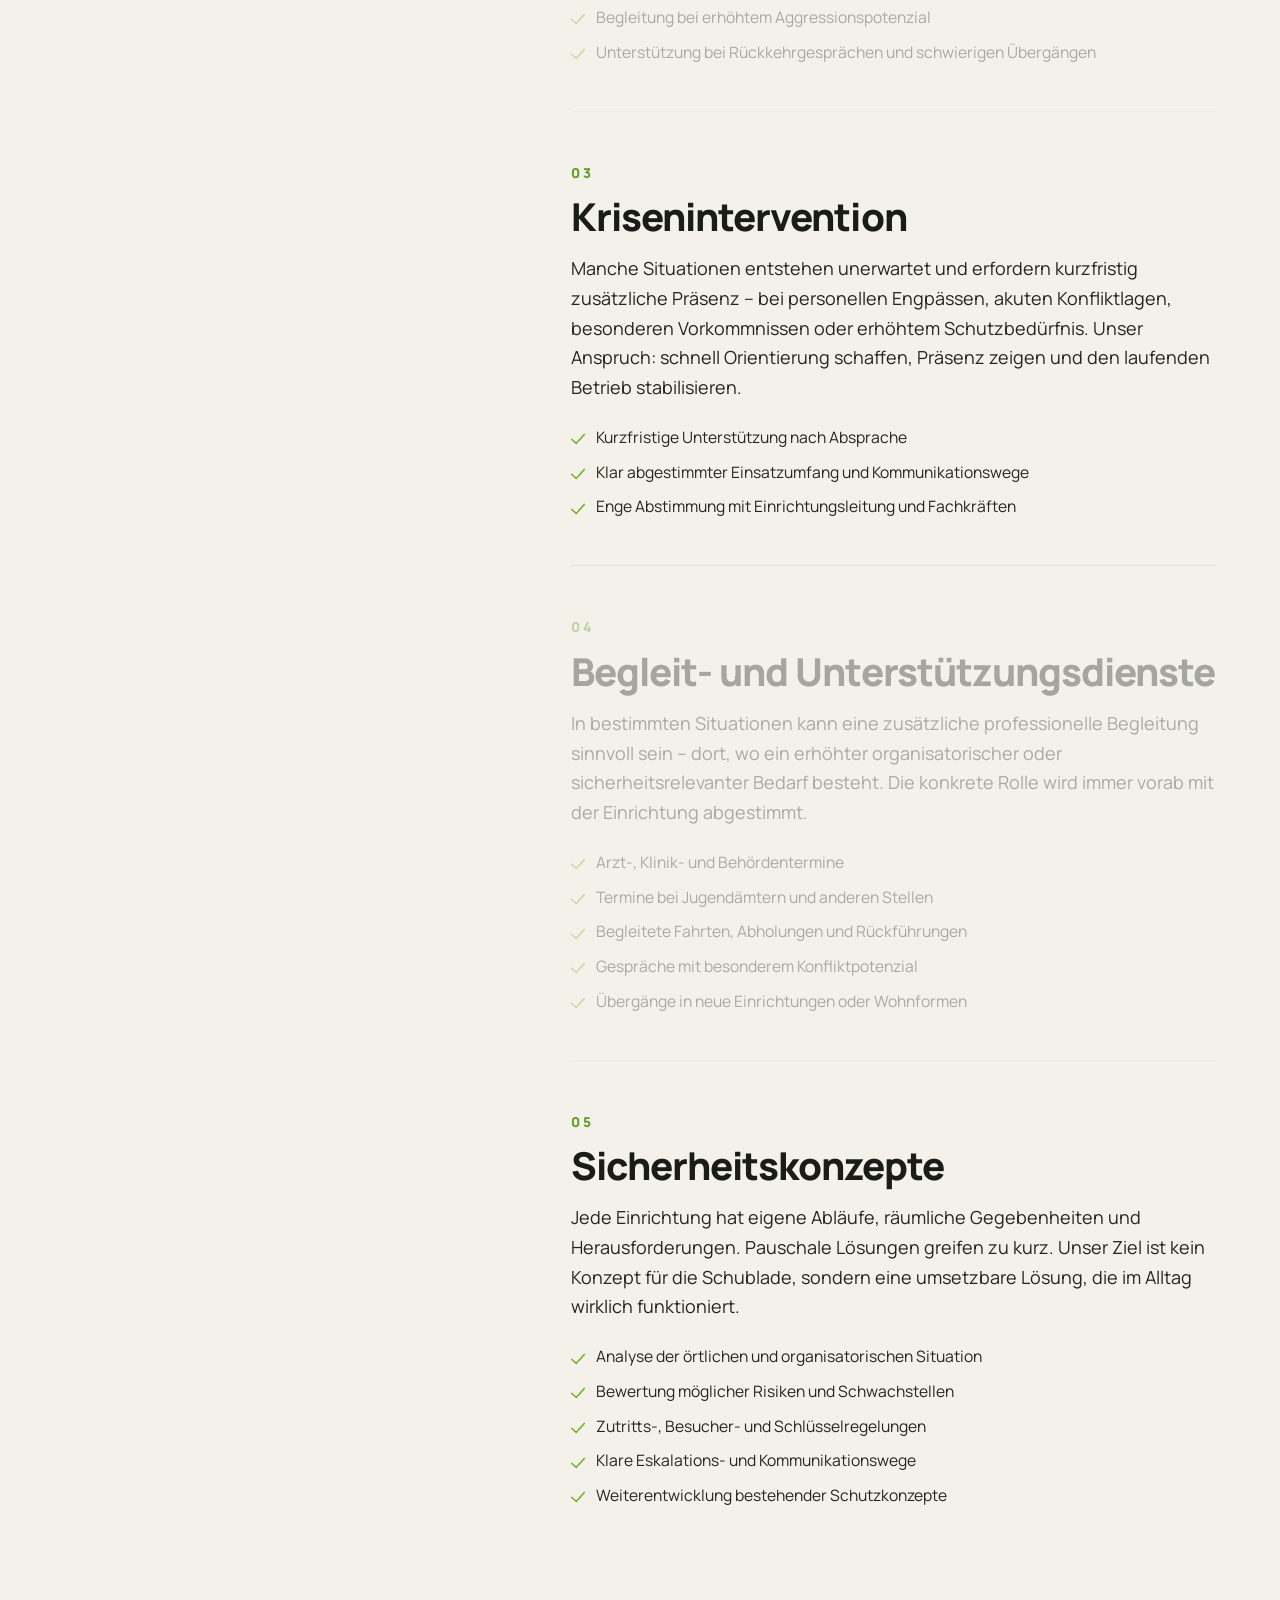
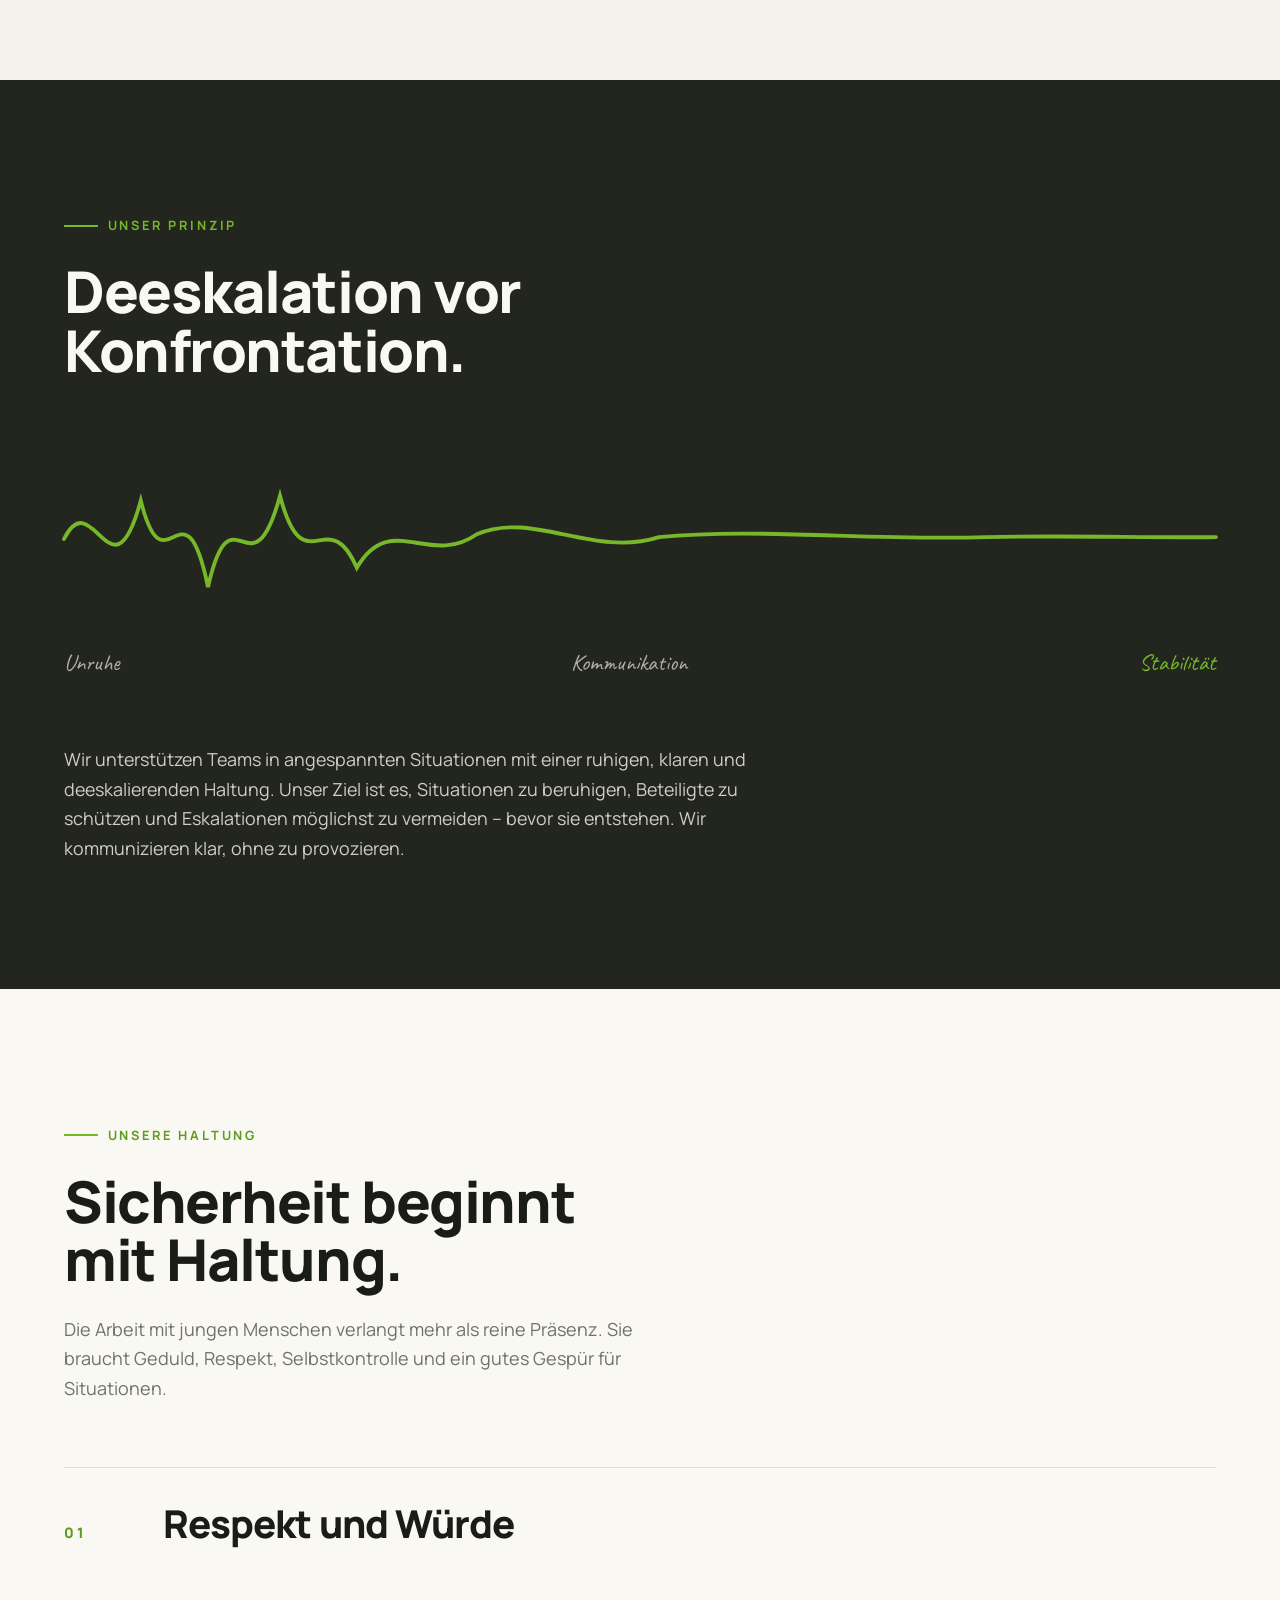
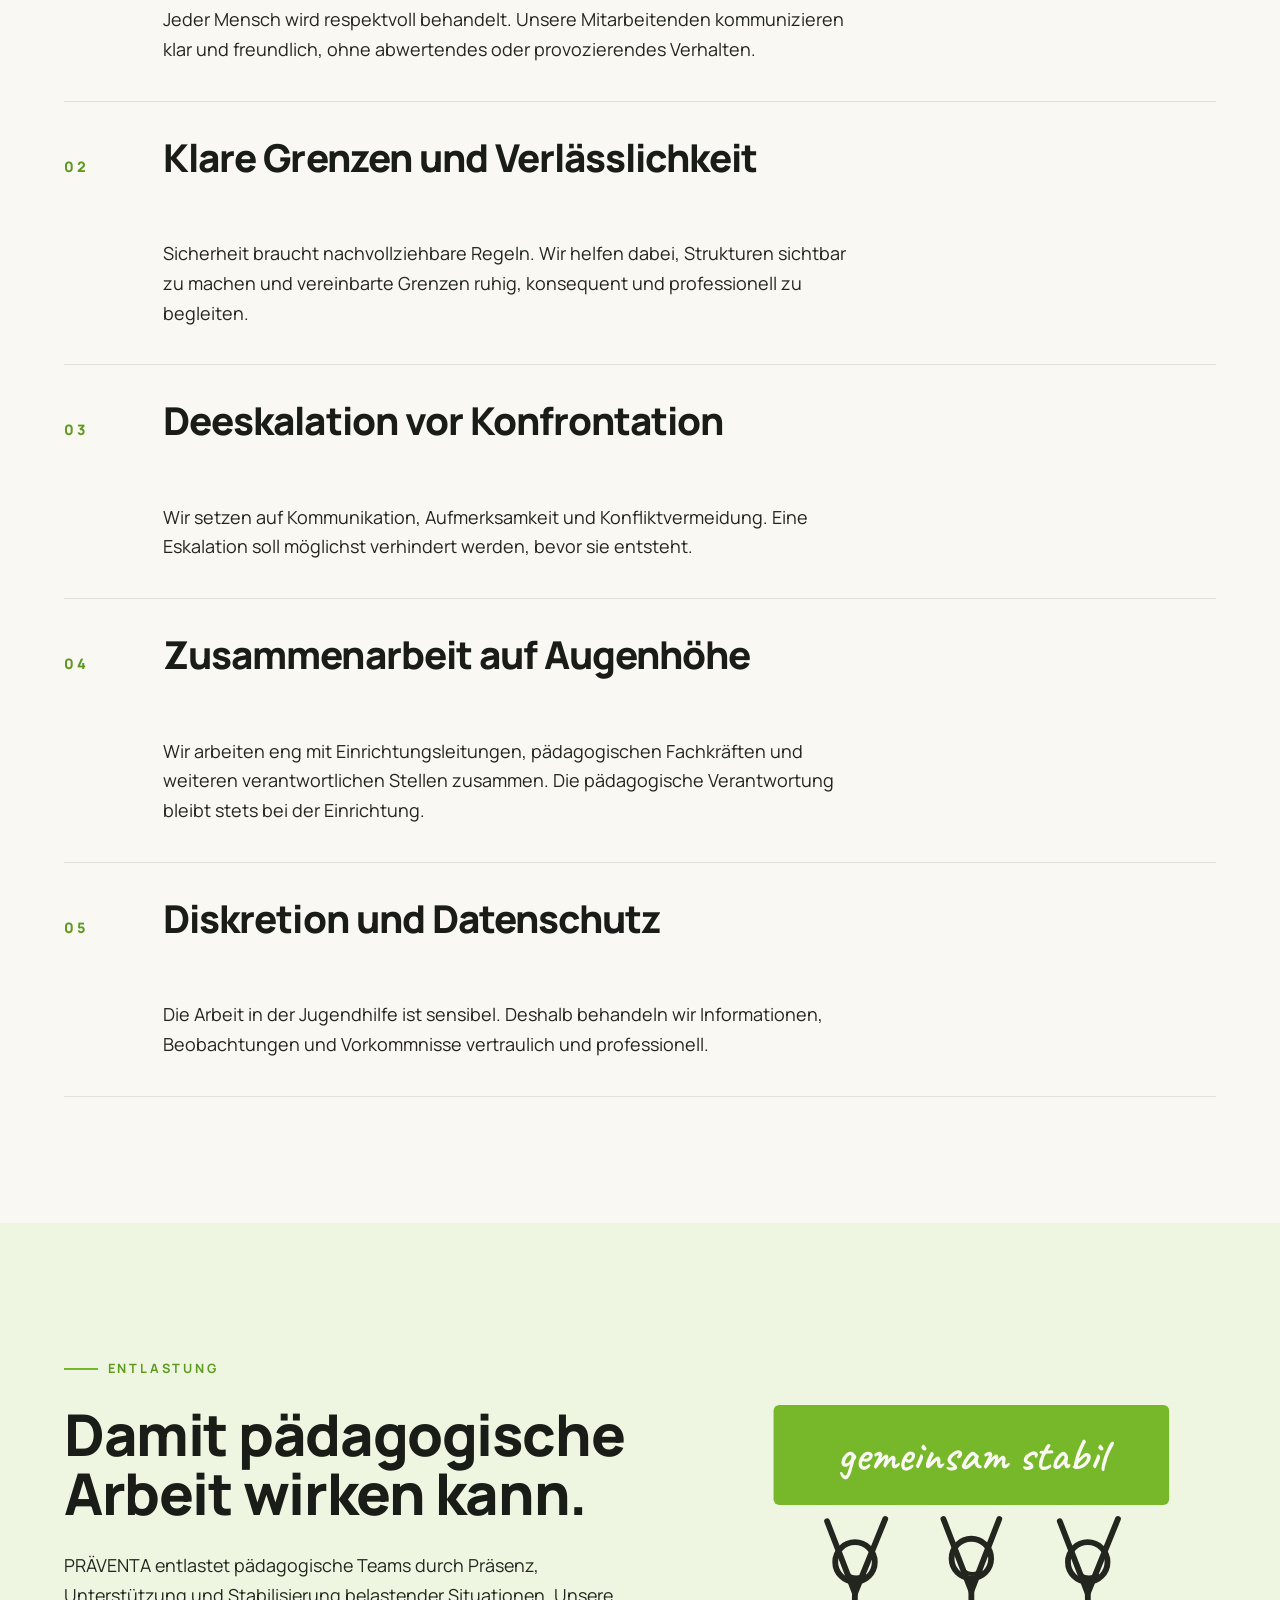
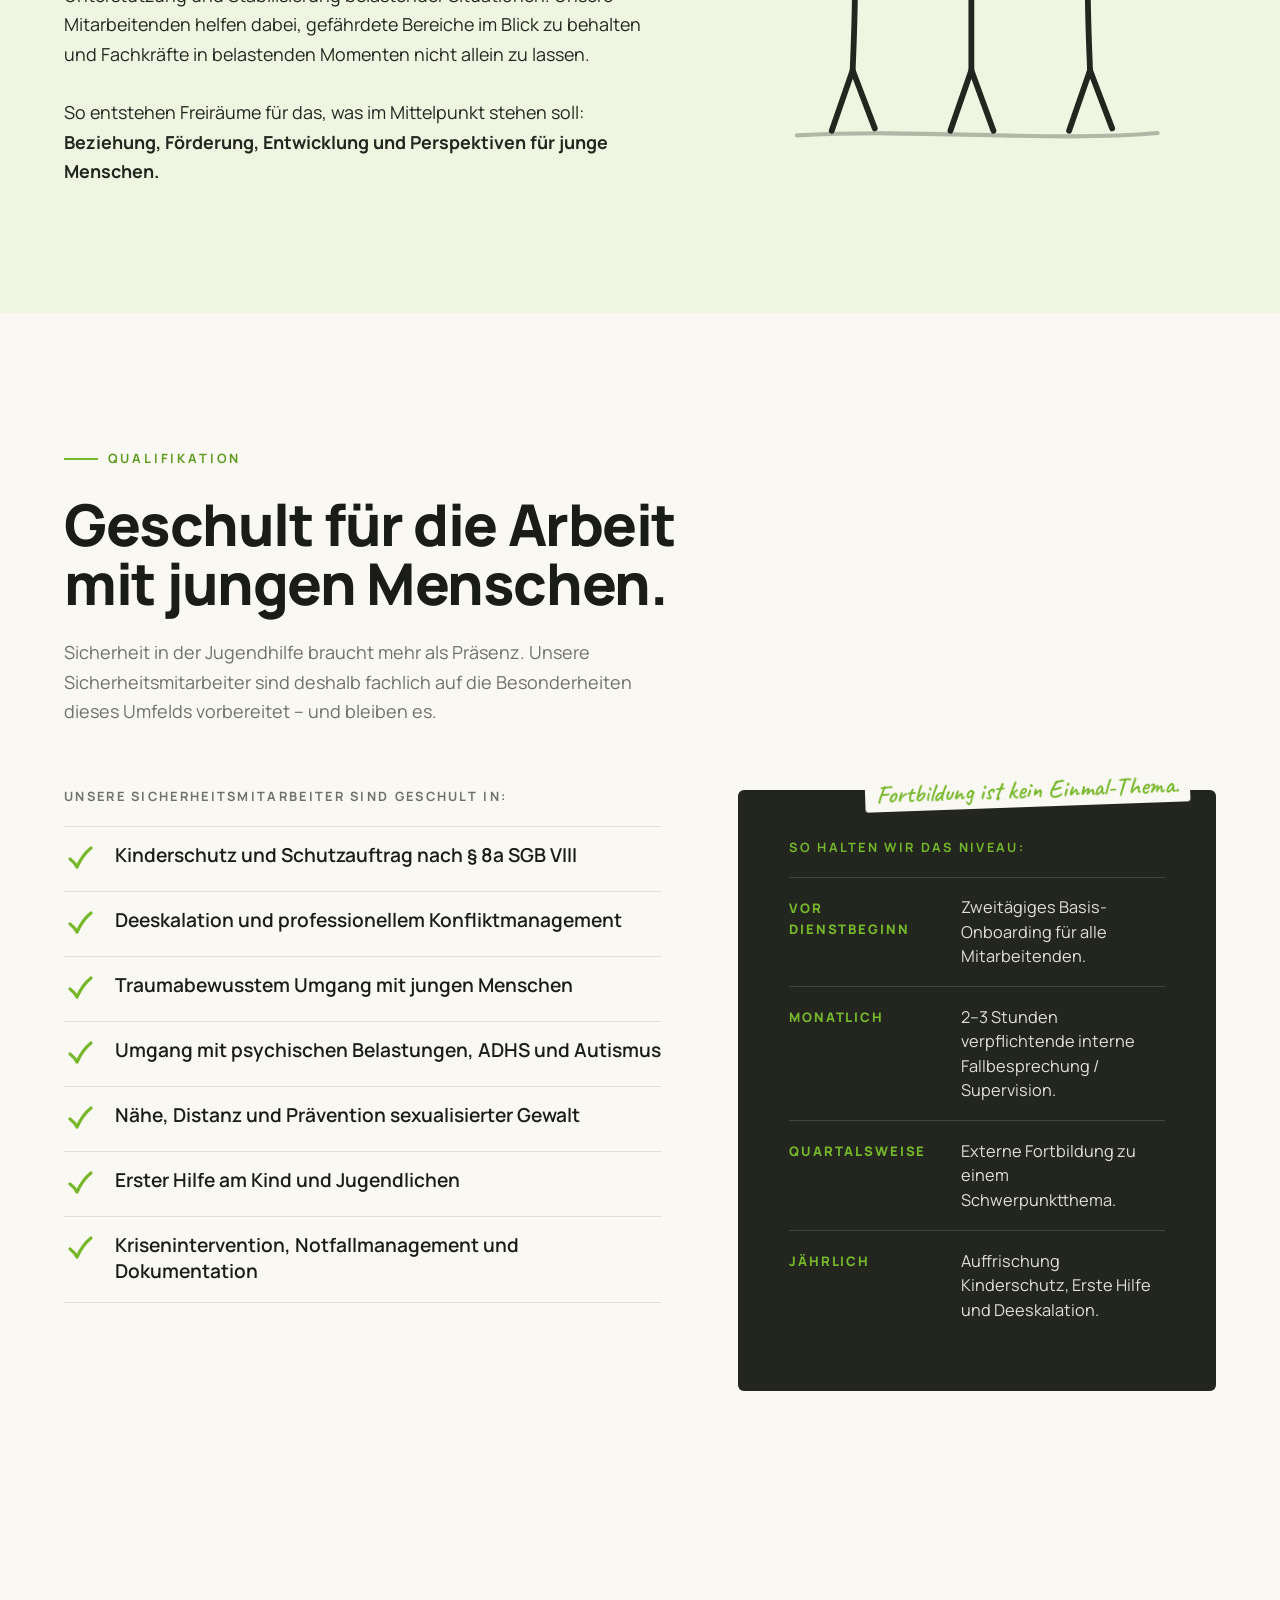
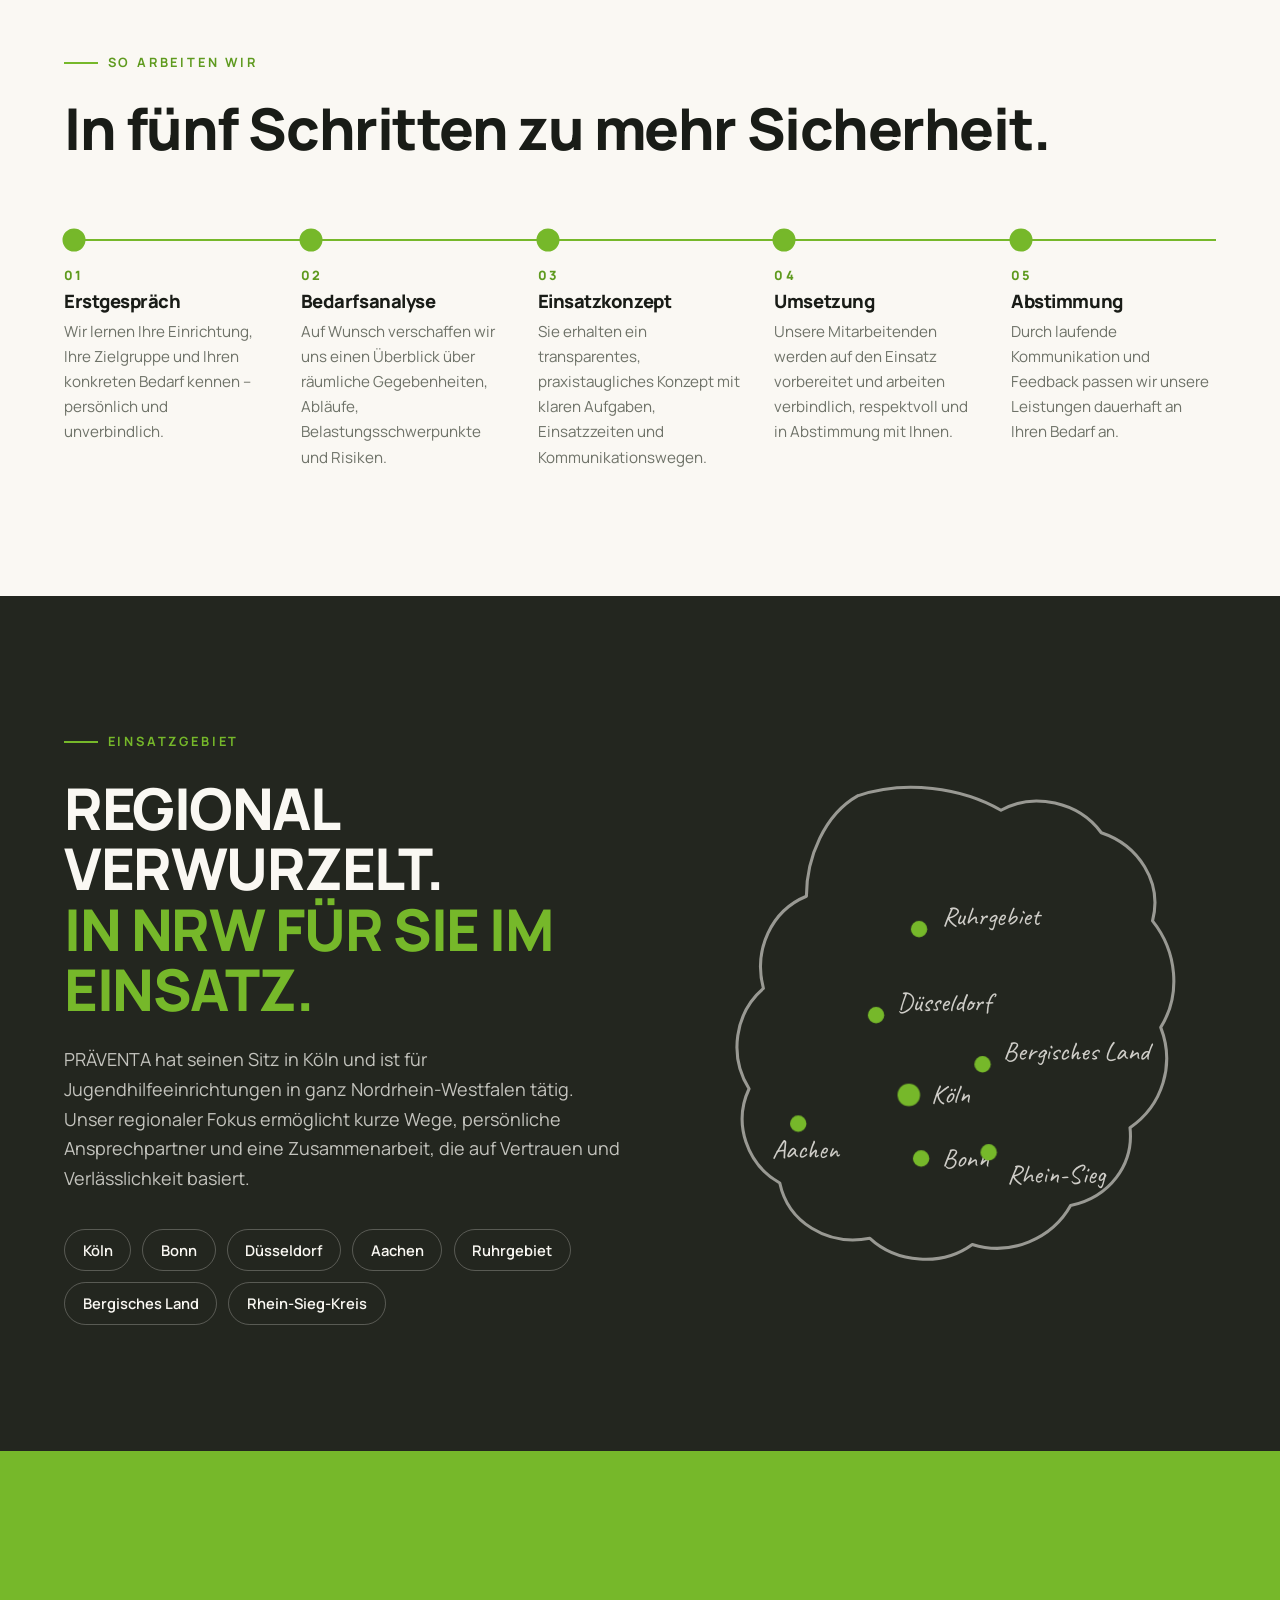
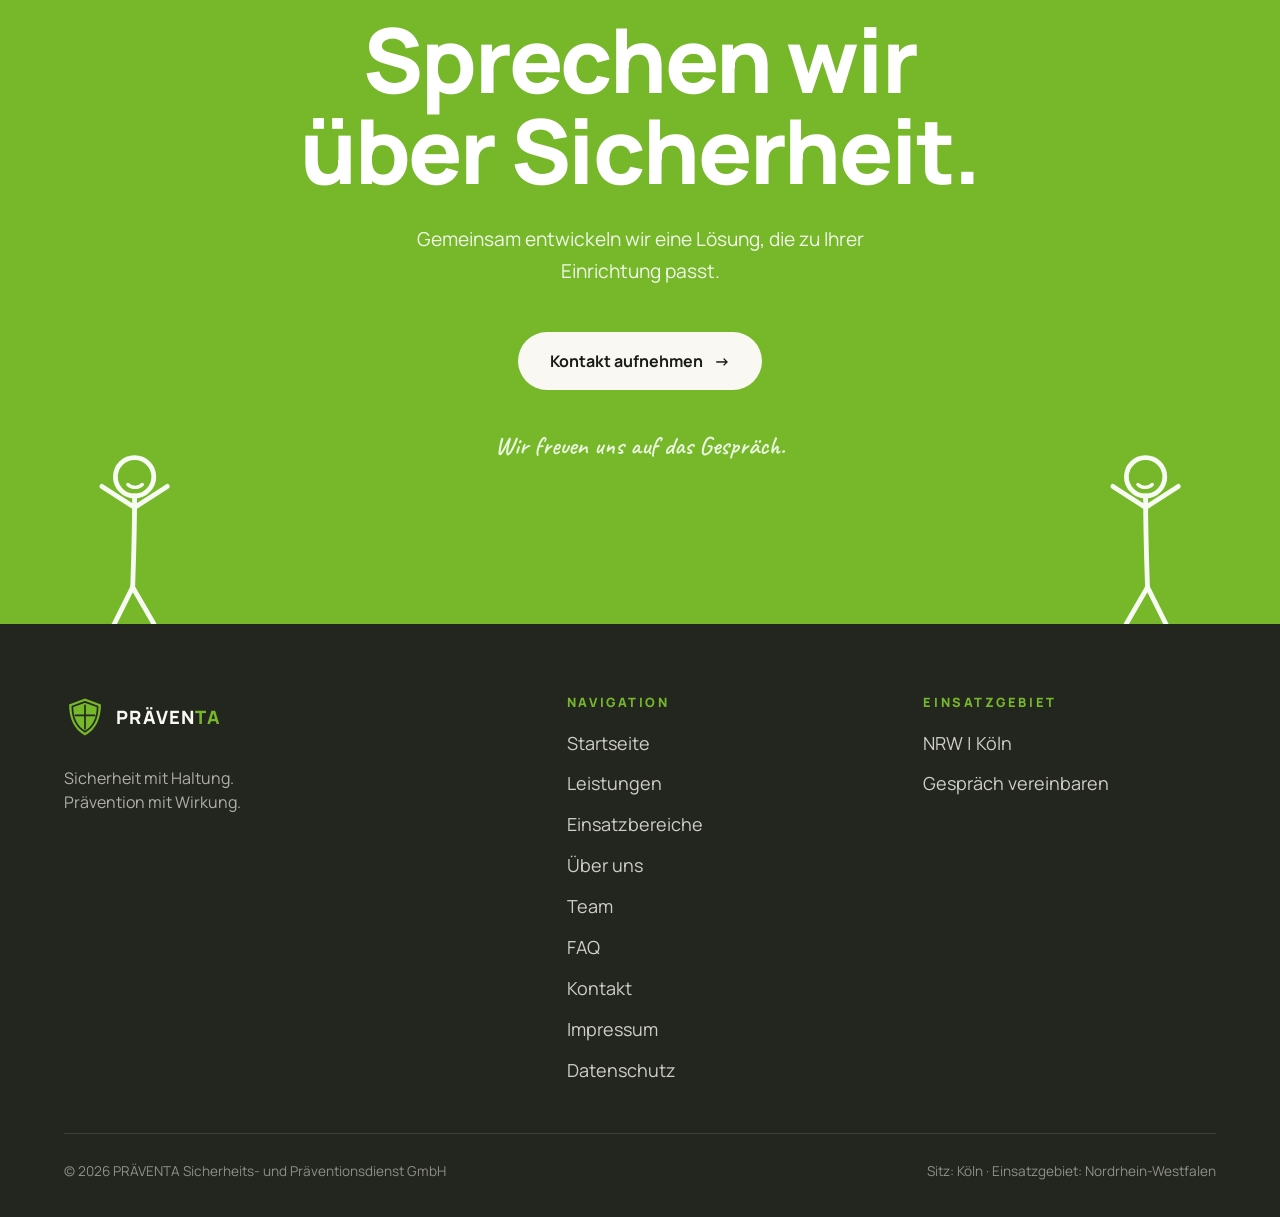
==== commit 371c2379: "Header-Navigation: Team vor Ueber uns" ====
--- a/index.html
+++ b/index.html
@@ -75,8 +75,8 @@
     <nav class="main-nav" id="mainNav" aria-label="Hauptnavigation">
       <a href="/leistungen">Leistungen</a>
       <a href="/einsatzbereiche">Einsatzbereiche</a>
+      <a href="/team">Team</a>
       <a href="/ueber-uns">Über uns</a>
-      <a href="/team">Team</a>
       <a href="/faq">FAQ</a>
       <a class="btn btn-green" href="/kontakt" data-cursor="ANFRAGE">Gespräch vereinbaren <span class="btn-arrow">→</span></a>
     </nav>
